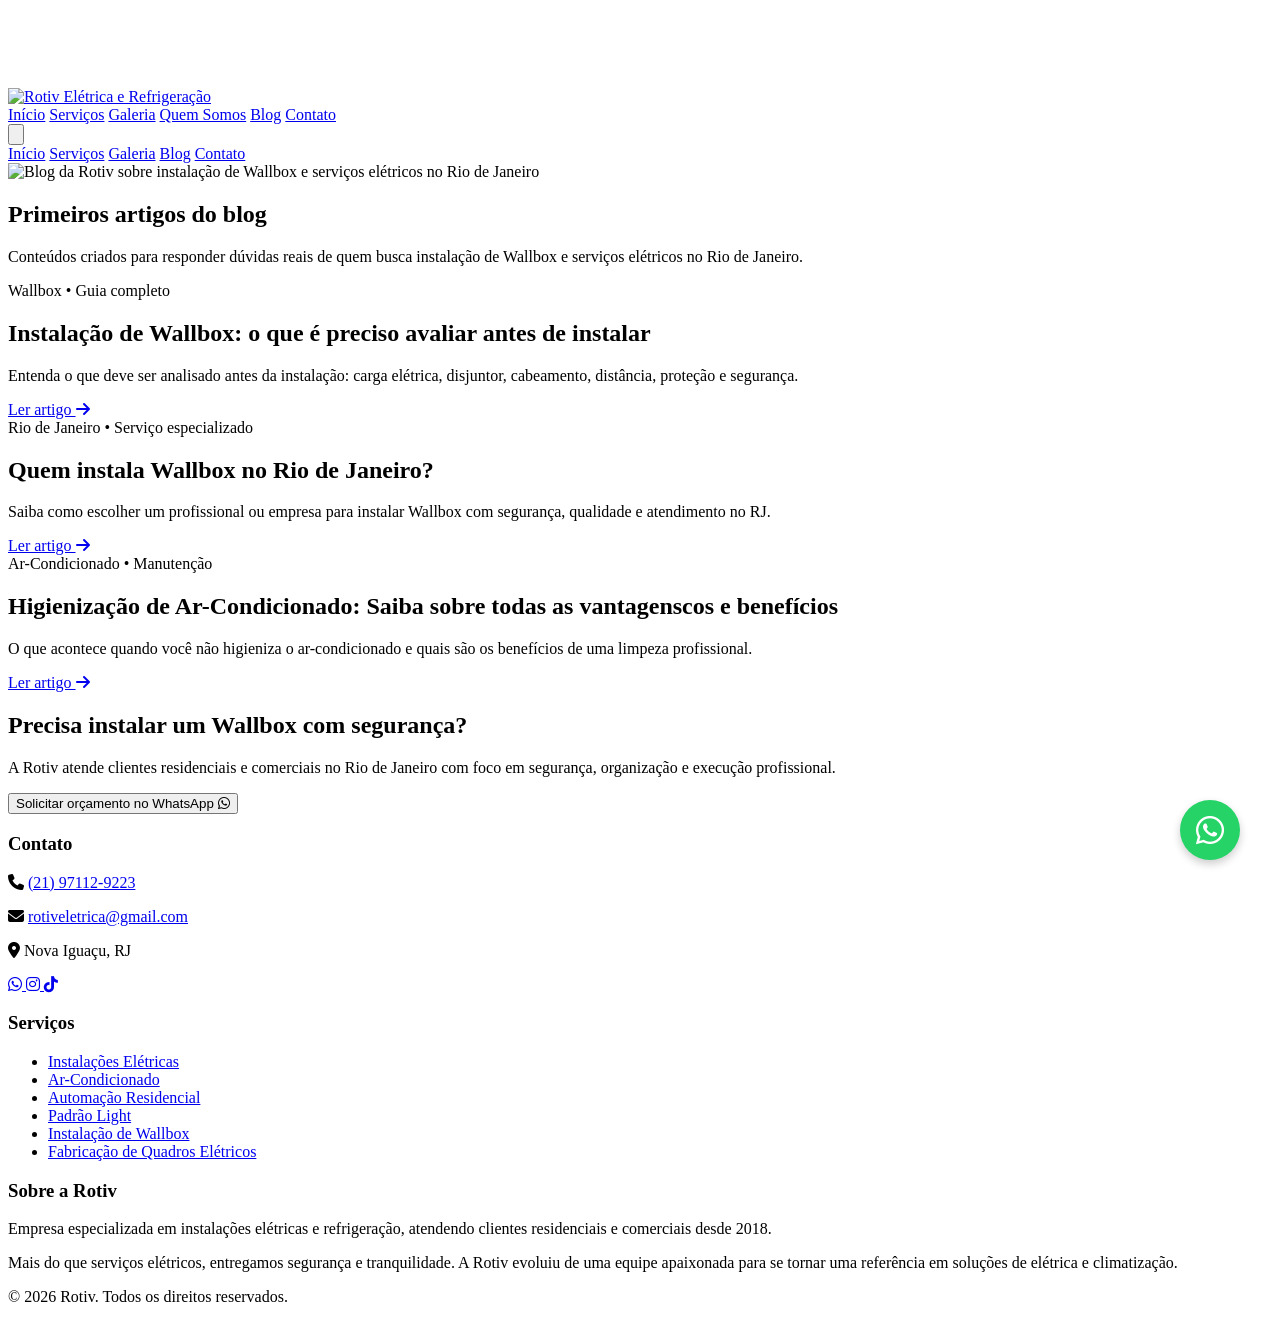
==== blog/index.html @ 9a45dc79 "novasfuncoes" ====
<!DOCTYPE html>
<html lang="pt-BR">
<head>
    <meta charset="UTF-8">
    <link rel="shortcut icon" href="../imagens/logo-Rotiv.jpg" type="image/x-icon">
    <meta name="viewport" content="width=device-width, initial-scale=1.0, maximum-scale=1.0, user-scalable=no">

    <title>Blog Rotiv | Wallbox, Instalações Elétricas e Dicas no Rio de Janeiro</title>
    <meta name="description" content="Leia no Blog da Rotiv conteúdos sobre instalação de Wallbox, elétrica residencial e comercial, segurança, custos e dicas para clientes no Rio de Janeiro.">
    <meta name="robots" content="index, follow">
    <link rel="canonical" href="https://Rotiveletricarefrigeracao.com.br/blog/">

    <!-- Open Graph -->
    <meta property="og:title" content="Blog Rotiv | Wallbox, Instalações Elétricas e Dicas no Rio de Janeiro">
    <meta property="og:description" content="Conteúdos sobre instalação de Wallbox, elétrica e soluções para residências e empresas no Rio de Janeiro.">
    <meta property="og:type" content="website">
    <meta property="og:url" content="https://Rotiveletricarefrigeracao.com.br/blog/">
    <meta property="og:image" content="https://Rotiveletricarefrigeracao.com.br/imagens/logo-Rotiv.jpg">
    <meta property="og:locale" content="pt_BR">

    <!-- Twitter Card -->
    <meta name="twitter:card" content="summary_large_image">
    <meta name="twitter:title" content="Blog Rotiv | Wallbox, Instalações Elétricas e Dicas no Rio de Janeiro">
    <meta name="twitter:description" content="Conteúdos sobre instalação de Wallbox, elétrica e soluções para residências e empresas no Rio de Janeiro.">
    <meta name="twitter:image" content="https://Rotiveletricarefrigeracao.com.br/imagens/logo-Rotiv.jpg">

    <!-- Cor do navegador mobile -->
    <meta name="theme-color" content="#0E4666">

    <!-- Preconnect -->
    <link rel="preconnect" href="https://fonts.googleapis.com">
    <link rel="preconnect" href="https://fonts.gstatic.com" crossorigin>
    <link rel="preconnect" href="https://cdn.tailwindcss.com">
    <link rel="preconnect" href="https://cdnjs.cloudflare.com">

    <!-- Google Tag Manager -->
    <script async src="https://www.googletagmanager.com/gtag/js?id=G-QESLCNM5YY"></script>
    <script>
        window.dataLayer = window.dataLayer || [];
        function gtag(){dataLayer.push(arguments);}
        gtag('js', new Date());
        gtag('config', 'G-QESLCNM5YY');
    </script>

    <script src="https://cdn.tailwindcss.com"></script>
    <link rel="stylesheet" href="https://cdnjs.cloudflare.com/ajax/libs/font-awesome/6.4.0/css/all.min.css">
    <link rel="stylesheet" href="../style.css">

    <script>
        tailwind.config = {
            theme: {
                extend: {
                    colors: {
                        'Rotiv-blue': '#0E4666',
                        'Rotiv-orange': '#F47C20',
                    }
                },
                fontFamily: {
                    'sans': ['Montserrat', 'sans-serif'],
                }
            }
        }
    </script>

    <script type="application/ld+json">
    {
        "@context": "https://schema.org",
        "@type": "Blog",
        "name": "Blog Rotiv",
        "description": "Blog da Rotiv com conteúdos sobre instalação de Wallbox, elétrica e soluções para clientes no Rio de Janeiro.",
        "url": "https://Rotiveletricarefrigeracao.com.br/blog/",
        "publisher": {
            "@type": "Organization",
            "name": "Rotiv Elétrica e Refrigeração",
            "logo": {
                "@type": "ImageObject",
                "url": "https://Rotiveletricarefrigeracao.com.br/imagens/logo-Rotiv.jpg"
            }
        }
    }
    </script>

    <style>
        .blog-hero-banner {
            width: 100%;
            display: block;
            height: auto;
        }

        .blog-card {
            transition: transform 0.3s ease, box-shadow 0.3s ease;
        }

        .blog-card:hover {
            transform: translateY(-6px);
            box-shadow: 0 12px 24px rgba(0,0,0,0.1);
        }
    </style>
</head>

<body class="font-sans bg-gray-50">

    <!-- HEADER -->
    <header class="bg-white shadow-md fixed w-full z-50 top-0">
        <div class="container mx-auto px-3 sm:px-4 py-2 flex justify-between items-center">
            <div class="flex items-center">
                <a href="../index.html" class="w-auto">
                    <img src="../imagens/logo-Rotiv.jpg" alt="Rotiv Elétrica e Refrigeração" class="h-12 sm:h-16 w-auto">
                </a>
            </div>

            <nav class="hidden md:flex space-x-4 lg:space-x-6" aria-label="Menu principal">
                <a href="../index.html" class="text-gray-900 hover:text-Rotiv-orange font-medium">Início</a>
                <a href="../index.html#servicos" class="text-gray-900 hover:text-Rotiv-orange font-medium">Serviços</a>
                <a href="../index.html#galeria" class="text-gray-900 hover:text-Rotiv-orange font-medium">Galeria</a>
                <a href="../index.html#quem-somos" class="text-gray-900 hover:text-Rotiv-orange font-medium">Quem Somos</a>
                <a href="./" class="text-Rotiv-orange font-semibold">Blog</a>
                <a href="#contato" class="text-gray-900 hover:text-Rotiv-orange font-medium">Contato</a>
            </nav>

            <button
                class="md:hidden text-gray-900 focus:outline-none"
                id="menu-toggle"
                aria-label="Abrir menu"
                aria-expanded="false"
                aria-controls="mobile-menu"
            >
                <svg class="w-6 h-6" fill="none" stroke="currentColor" viewBox="0 0 24 24" aria-hidden="true">
                    <path stroke-linecap="round" stroke-linejoin="round" stroke-width="2" d="M4 6h16M4 12h16m-7 6h7"></path>
                </svg>
            </button>
        </div>

        <div class="md:hidden hidden bg-white w-full py-3 px-4 shadow-md" id="mobile-menu" role="navigation" aria-label="Menu mobile">
            <div class="flex flex-col space-y-3">
                <a href="../index.html" class="text-gray-900 hover:text-Rotiv-orange font-medium py-2 text-center">Início</a>
                <a href="../index.html#servicos" class="text-gray-900 hover:text-Rotiv-orange font-medium py-2 text-center">Serviços</a>
                <a href="../index.html#galeria" class="text-gray-900 hover:text-Rotiv-orange font-medium py-2 text-center">Galeria</a>
                <a href="./" class="text-Rotiv-orange font-medium py-2 text-center">Blog</a>
                <a href="#contato" class="text-gray-900 hover:text-Rotiv-orange font-medium py-2 text-center">Contato</a>
            </div>
        </div>
    </header>

    <main>

        <!-- BANNER -->
        <section>
            <img
                src="../imagens/banner-blog-Rotiv.jpg"
                alt="Blog da Rotiv sobre instalação de Wallbox e serviços elétricos no Rio de Janeiro"
                class="blog-hero-banner"
                fetchpriority="high"
                loading="eager"
                decoding="async"
            >
        </section>

        <!-- ARTIGOS -->
        <section class="py-12 sm:py-16">
            <div class="container mx-auto px-4">
                <div class="max-w-3xl mx-auto text-center mb-12">
                    <h1 class="text-2xl sm:text-4xl font-bold text-Rotiv-blue mb-4">Primeiros artigos do blog</h1>
                    <p class="text-gray-700 text-base sm:text-lg">
                        Conteúdos criados para responder dúvidas reais de quem busca instalação de Wallbox e serviços elétricos no Rio de Janeiro.
                    </p>
                </div>

                <div class="grid md:grid-cols-2 gap-8 max-w-6xl mx-auto">

                    <article class="blog-card bg-white rounded-2xl shadow-lg border border-gray-100 overflow-hidden">
                        <div class="p-6 sm:p-8">
                            <span class="inline-block text-sm font-semibold text-Rotiv-orange mb-3">Wallbox • Guia completo</span>
                            <h2 class="text-2xl font-bold text-Rotiv-blue mb-4">
                                Instalação de Wallbox: o que é preciso avaliar antes de instalar
                            </h2>
                            <p class="text-gray-700 mb-6 leading-relaxed">
                                Entenda o que deve ser analisado antes da instalação: carga elétrica, disjuntor, cabeamento, distância, proteção e segurança.
                            </p>
                            <a href="instalacao-de-wallbox-o-que-avaliar.html" class="inline-flex items-center bg-Rotiv-orange hover:bg-orange-600 text-white font-semibold px-6 py-3 rounded-full transition">
                                Ler artigo
                                <i class="fas fa-arrow-right ml-2" aria-hidden="true"></i>
                            </a>
                        </div>
                    </article>

                    <article class="blog-card bg-white rounded-2xl shadow-lg border border-gray-100 overflow-hidden">
                        <div class="p-6 sm:p-8">
                            <span class="inline-block text-sm font-semibold text-Rotiv-orange mb-3">Rio de Janeiro • Serviço especializado</span>
                            <h2 class="text-2xl font-bold text-Rotiv-blue mb-4">
                                Quem instala Wallbox no Rio de Janeiro?
                            </h2>
                            <p class="text-gray-700 mb-6 leading-relaxed">
                                Saiba como escolher um profissional ou empresa para instalar Wallbox com segurança, qualidade e atendimento no RJ.
                            </p>
                            <a href="quem-instala-wallbox-no-rio-de-janeiro.html" class="inline-flex items-center bg-Rotiv-orange hover:bg-orange-600 text-white font-semibold px-6 py-3 rounded-full transition">
                                Ler artigo
                                <i class="fas fa-arrow-right ml-2" aria-hidden="true"></i>
                            </a>
                        </div>
                    </article>
                    
                    <article class="blog-card bg-white rounded-2xl shadow-lg border border-gray-100 overflow-hidden">
                        <div class="p-6 sm:p-8">
                            <span class="inline-block text-sm font-semibold text-Rotiv-orange mb-3">Ar-Condicionado • Manutenção</span>
                            <h2 class="text-2xl font-bold text-Rotiv-blue mb-4">
                                Higienização de Ar-Condicionado: Saiba sobre todas as vantagenscos e benefícios
                            </h2>
                            <p class="text-gray-700 mb-6 leading-relaxed">
                                O que acontece quando você não higieniza o ar-condicionado e quais são os benefícios de uma limpeza profissional.
                            </p>
                            <a href="higienizacao-de-ar-condicionado.html" class="inline-flex items-center bg-Rotiv-orange hover:bg-orange-600 text-white font-semibold px-6 py-3 rounded-full transition">
                                Ler artigo
                                <i class="fas fa-arrow-right ml-2" aria-hidden="true"></i>
                            </a>
                        </div>
                    </article>

                </div>
            </div>
        </section>

        <!-- CTA -->
        <section class="py-12 sm:py-16 bg-white">
            <div class="container mx-auto px-4">
                <div class="max-w-4xl mx-auto bg-Rotiv-blue text-white rounded-3xl p-8 sm:p-12 text-center shadow-xl">
                    <h2 class="text-2xl sm:text-4xl font-bold mb-4">Precisa instalar um Wallbox com segurança?</h2>
                    <p class="text-base sm:text-lg mb-8 text-gray-100">
                        A Rotiv atende clientes residenciais e comerciais no Rio de Janeiro com foco em segurança, organização e execução profissional.
                    </p>
                    <button
                        type="button"
                        onclick="openWhatsAppBlog()"
                        class="inline-flex items-center bg-Rotiv-orange hover:bg-orange-600 text-white text-lg font-bold px-8 py-4 rounded-full shadow-lg transition"
                        aria-label="Solicitar orçamento pelo WhatsApp"
                    >
                        Solicitar orçamento no WhatsApp
                        <i class="fab fa-whatsapp ml-3 text-xl" aria-hidden="true"></i>
                    </button>
                </div>
            </div>
        </section>

    </main>

    <!-- FOOTER -->
    <footer id="contato" class="bg-gray-900 text-white pt-8 sm:pt-12 pb-4 sm:pb-6">
        <div class="container mx-auto px-4">
            <div class="flex flex-wrap">

                <!-- Contato -->
                <div class="w-full md:w-1/3 mb-6 sm:mb-8 footer-section">
                    <h3 class="text-lg sm:text-xl font-semibold mb-3 sm:mb-4">Contato</h3>
                    <p class="flex items-center mb-2 sm:mb-3 md:justify-start justify-center text-sm sm:text-base">
                        <i class="fas fa-phone mr-3 text-Rotiv-orange" aria-hidden="true"></i>
                        <a href="tel:+5521971129223" class="hover:text-Rotiv-orange transition-colors">(21) 97112-9223</a>
                    </p>
                    <p class="flex items-center mb-2 sm:mb-3 md:justify-start justify-center text-sm sm:text-base">
                        <i class="fas fa-envelope mr-3 text-Rotiv-orange" aria-hidden="true"></i>
                        <a href="mailto:rotiveletrica@gmail.com" class="hover:text-Rotiv-orange transition-colors">rotiveletrica@gmail.com</a>
                    </p>
                    <p class="flex items-center mb-2 sm:mb-3 md:justify-start justify-center text-sm sm:text-base">
                        <i class="fas fa-map-marker-alt mr-3 text-Rotiv-orange" aria-hidden="true"></i>
                        <span>Nova Iguaçu, RJ</span>
                    </p>
                    <div class="flex mt-4 sm:mt-6 md:justify-start justify-center gap-4">
                        <a href="#" onclick="openWhatsAppBlog(); return false;" class="hover:text-Rotiv-orange transition-colors" aria-label="WhatsApp da Rotiv">
                            <i class="fab fa-whatsapp text-xl sm:text-2xl" aria-hidden="true"></i>
                        </a>
                        <a href="https://www.instagram.com/Rotiv2018/" target="_blank" rel="noopener noreferrer" class="hover:text-Rotiv-orange transition-colors" aria-label="Instagram da Rotiv">
                            <i class="fab fa-instagram text-xl sm:text-2xl" aria-hidden="true"></i>
                        </a>
                        <a href="https://www.tiktok.com/@Rotiv2018" target="_blank" rel="noopener noreferrer" class="hover:text-Rotiv-orange transition-colors" aria-label="TikTok da Rotiv">
                            <i class="fab fa-tiktok text-xl sm:text-2xl" aria-hidden="true"></i>
                        </a>
                    </div>
                </div>

                <!-- Serviços -->
                <!-- Serviços -->
                <div class="w-full md:w-1/3 mb-6 sm:mb-8 footer-section">
                    <h3 class="text-lg sm:text-xl font-semibold mb-3 sm:mb-4">Serviços</h3>
                    <ul class="space-y-1 sm:space-y-2 text-sm sm:text-base">
                        <li><a href="../index.html#servicos" class="hover:text-Rotiv-orange transition-colors">Instalações Elétricas</a></li>
                        <li><a href="../index.html#servicos" class="hover:text-Rotiv-orange transition-colors">Ar-Condicionado</a></li>
                        <li><a href="../index.html#servicos" class="hover:text-Rotiv-orange transition-colors">Automação Residencial</a></li>
                        <li><a href="../index.html#servicos" class="hover:text-Rotiv-orange transition-colors">Padrão Light</a></li>
                        <li><a href="../index.html#servicos" class="hover:text-Rotiv-orange transition-colors">Instalação de Wallbox</a></li>
                        <li><a href="../index.html#servicos" class="hover:text-Rotiv-orange transition-colors">Fabricação de Quadros Elétricos</a></li>
                        
                    </ul>
                </div>

                <!-- Sobre -->
                <div class="w-full md:w-1/3 mb-6 sm:mb-8 footer-section">
                    <h3 class="text-lg sm:text-xl font-semibold mb-3 sm:mb-4">Sobre a Rotiv</h3>
                    <p class="mb-3 sm:mb-4 text-sm sm:text-base">
                        Empresa especializada em instalações elétricas e refrigeração, atendendo clientes residenciais e comerciais desde 2018.
                    </p>
                    <p class="text-sm sm:text-base">
                        Mais do que serviços elétricos, entregamos segurança e tranquilidade. A Rotiv evoluiu de uma equipe apaixonada para se tornar uma referência em soluções de elétrica e climatização.
                    </p>
                </div>

            </div>

            <div class="border-t border-gray-800 mt-6 sm:mt-8 pt-4 sm:pt-6 text-center text-xs sm:text-sm text-gray-400">
                <p>&copy; <span id="current-year">2026</span> Rotiv. Todos os direitos reservados.</p>
            </div>
        </div>
    </footer>

    <!-- BOTÃO FLUTUANTE WHATSAPP -->
    <button
        type="button"
        onclick="openWhatsAppBlog()"
        aria-label="Entre em contato pelo WhatsApp"
        id="whatsapp-fab"
    >
        <i class="fab fa-whatsapp" aria-hidden="true"></i>
    </button>

    <script data-cfasync="false" src="/cdn-cgi/scripts/5c5dd728/cloudflare-static/email-decode.min.js"></script><script>
        // Menu mobile
        const menuToggle = document.getElementById('menu-toggle');
        const mobileMenu = document.getElementById('mobile-menu');
        if (menuToggle && mobileMenu) {
            menuToggle.addEventListener('click', () => {
                mobileMenu.classList.toggle('hidden');
                const expanded = !mobileMenu.classList.contains('hidden');
                menuToggle.setAttribute('aria-expanded', expanded);
            });
        }

        // Copyright dinâmico
        const yearEl = document.getElementById('current-year');
        if (yearEl) yearEl.textContent = new Date().getFullYear();

        // WhatsApp
        function openWhatsAppBlog() {
                    const phoneNumber = "5521971129223";
            const message = encodeURIComponent("Olá! Gostaria de solicitar um orçamento pelo site da Rotiv.");
            window.open(`https://wa.me/${phoneNumber}?text=${message}`, '_blank', 'noopener,noreferrer');
        }
    </script>

</body>
</html>
---- style.css ----
@import url('https://fonts.googleapis.com/css2?family=Montserrat:wght@300;400;500;600;700&display=swap');

/* ================================================ */
/* BASE                                             */
/* ================================================ */

*, *::before, *::after {
    box-sizing: border-box;
}

::selection {
    background: #F47C20;
    color: #ffffff;
}

html {
    scroll-behavior: smooth;
    -webkit-text-size-adjust: 100%;
}

body {
    overflow-x: hidden;
    width: 100%;
    padding-top: 60px;
}

@media (min-width: 768px) {
    body { padding-top: 70px; }
}

@media (min-width: 1024px) {
    body { padding-top: 80px; }
}

/* ================================================ */
/* ACESSIBILIDADE                                   */
/* ================================================ */

:focus-visible {
    outline: 2px solid #F47C20;
    outline-offset: 3px;
    border-radius: 4px;
}

/* ================================================ */
/* SCROLLBAR CUSTOMIZADA                            */
/* ================================================ */

::-webkit-scrollbar {
    width: 8px;
}

::-webkit-scrollbar-track {
    background: #f1f1f1;
}

::-webkit-scrollbar-thumb {
    background: #0E4666;
    border-radius: 4px;
}

::-webkit-scrollbar-thumb:hover {
    background: #F47C20;
    transition: background 0.3s ease;
}

/* ================================================ */
/* GALERIA                                          */
/* ================================================ */

.gallery-container {
    scroll-margin-top: 80px;
}

.gallery-image {
    transition: transform 0.3s ease;
    overflow: hidden;
}

.gallery-image:hover img {
    transform: scale(1.05);
}

.gallery-image img {
    transition: transform 0.5s ease;
    display: block;
    width: 100%;
    height: 100%;
    object-fit: cover;
}

img[loading="lazy"] {
    background-color: #f3f4f6;
}

.image-error-placeholder {
    display: flex;
    align-items: center;
    justify-content: center;
    min-height: 160px;
    background: #f3f4f6;
    color: #6b7280;
    font-size: 14px;
    border-radius: 8px;
    text-align: center;
    padding: 12px;
}

/* ================================================ */
/* SERVIÇOS                                         */
/* ================================================ */

.service-card {
    transition: transform 0.3s ease, box-shadow 0.3s ease;
    height: 100%;
}

.service-card:hover {
    transform: translateY(-5px);
    box-shadow: 0 10px 15px -3px rgba(0, 0, 0, 0.1), 0 4px 6px -2px rgba(0, 0, 0, 0.05);
}

.services-grid .service-card p {
    line-height: 1.6;
}

.service-card .fa-primary,
.service-card .fa-secondary {
    transition: all 0.3s ease;
}

.service-card .fad {
    --fa-primary-color: #F47C20;
    --fa-secondary-color: #ffffff;
    --fa-primary-opacity: 1;
    --fa-secondary-opacity: 1;
}

.service-card:hover .fad {
    --fa-primary-color: #ffffff;
    --fa-secondary-color: #F47C20;
}

/* ================================================ */
/* ABAS DA GALERIA                                  */
/* ================================================ */

.gallery-tab {
    transition: all 0.3s ease;
}

.gallery-tab.active {
    background-color: #F47C20;
    color: white;
}

/* ================================================ */
/* HERO BANNER                                      */
/* ================================================ */

.hero-banner-container {
    position: relative;
    width: 100%;
    overflow: hidden;
}

.hero-banner-wrapper {
    position: relative;
    width: 100%;
    max-width: 100%;
    overflow: hidden;
}

.hero-banner-img {
    width: 100%;
    height: auto;
    display: block;
    object-fit: cover;
}

@media (min-width: 1024px) {
    .hero-banner-container {
        height: auto;
        max-height: 800px;
    }

    .hero-banner-wrapper {
        height: 100%;
    }

    .hero-banner-img {
        width: 100%;
        height: 100%;
        object-fit: cover;
    }
}

/* ================================================ */
/* BOTÕES WHATSAPP                                  */
/* ================================================ */

.whatsapp-btn {
    animation: pulse 2s infinite;
    cursor: pointer;
    border: none;
}

@keyframes pulse {
    0%   { box-shadow: 0 0 0 0 rgba(244, 124, 32, 0.7); }
    70%  { box-shadow: 0 0 0 10px rgba(244, 124, 32, 0); }
    100% { box-shadow: 0 0 0 0 rgba(244, 124, 32, 0); }
}

.whatsapp-btn-bar {
    cursor: pointer;
    border: none;
    background: none;
    width: 100%;
    display: block;
    text-decoration: none;
}

/* ================================================ */
/* BOTÃO FLUTUANTE WHATSAPP                         */
/* ================================================ */

#whatsapp-fab {
    position: fixed;
    bottom: 40px;
    right: 40px;
    z-index: 1000;
    width: 60px;
    height: 60px;
    background-color: #25D366;
    color: white;
    border-radius: 50%;
    display: flex;
    align-items: center;
    justify-content: center;
    box-shadow: 0 4px 8px rgba(0, 0, 0, 0.2);
    transition: transform 0.3s ease, box-shadow 0.3s ease;
    text-decoration: none;
    border: none;
    cursor: pointer;
}

#whatsapp-fab i {
    font-size: 32px;
}

#whatsapp-fab:hover {
    transform: scale(1.1);
    box-shadow: 0 6px 12px rgba(0, 0, 0, 0.3);
}

@media (max-width: 640px) {
    #whatsapp-fab {
        width: 55px;
        height: 55px;
        bottom: 30px;
        right: 30px;
    }

    #whatsapp-fab i {
        font-size: 28px;
    }
}

/* ================================================ */
/* QUEM SOMOS                                       */
/* ================================================ */

.profile-image {
    border: 4px solid #0E4666;
    transition: all 0.3s ease;
}

.profile-image:hover {
    border-color: #F47C20;
}

#quem-somos img {
    transition: transform 0.4s ease;
}

#quem-somos div:hover > img {
    transform: scale(1.05);
}

/* ================================================ */
/* CARROSSEL DE AVALIAÇÕES                          */
/* ================================================ */

.swiper-slide {
    height: auto;
}

.swiper-container {
    overflow: hidden;
}

/* ================================================ */
/* BLOG                                             */
/* ================================================ */

.blog-image {
    margin: 30px 0;
    text-align: center;
}

.blog-image img {
    width: 100%;
    max-width: 850px;
    border-radius: 10px;
    box-shadow: 0 8px 20px rgba(0, 0, 0, 0.15);
}

.blog-image span {
    display: block;
    margin-top: 8px;
    font-size: 14px;
    color: #666;
}

/* ================================================ */
/* RESPONSIVIDADE                                   */
/* ================================================ */

@media (max-width: 640px) {
    .hero-content { padding: 0 0.75rem; }
    .service-card { margin-bottom: 1.25rem; }
    .about-image { margin-bottom: 1.5rem; }

    .footer-section {
        text-align: center;
        margin-bottom: 1.5rem;
    }

    .footer-section:last-child { margin-bottom: 0; }

    h2 { font-size: 1.75rem !important; }
    h3 { font-size: 1.25rem !important; }

    .service-card .p-6 { padding: 1rem; }

    .gallery-tab {
        padding: 0.5rem 0.75rem;
        font-size: 0.875rem;
    }
}

@media (max-width: 374px) {
    .hero-contact-btn {
        font-size: 0.8rem;
        padding: 0.5rem 0.75rem;
    }

    h2 { font-size: 1.5rem !important; }
    h3 { font-size: 1.125rem !important; }

    .service-card .w-16.h-16 {
        width: 3rem;
        height: 3rem;
    }

    .service-card .text-2xl { font-size: 1.25rem; }

    .gallery-tab {
        padding: 0.375rem 0.5rem;
        font-size: 0.75rem;
    }
}

@media (min-width: 641px) and (max-width: 1023px) {
    .service-card .p-6 { padding: 1.25rem; }
}

@media (max-height: 500px) and (orientation: landscape) {
    .hero-banner-container { height: auto; }
    .profile-image {
        width: 120px;
        height: 120px;
    }
}

/* ================================================ */
/* PREFERÊNCIA: REDUÇÃO DE MOVIMENTO                */
/* ================================================ */

@media (prefers-reduced-motion: reduce) {
    *,
    *::before,
    *::after {
        animation-duration: 0.01ms !important;
        animation-iteration-count: 1 !important;
        transition-duration: 0.01ms !important;
        scroll-behavior: auto !important;
    }
}

/* ================================================ */
/* PERFORMANCE / TOUCH                              */
/* ================================================ */

button, a {
    touch-action: manipulation;
}

@media (-webkit-min-device-pixel-ratio: 2), (min-resolution: 192dpi) {
    .hero-banner-img,
    .gallery-image img {
        image-rendering: -webkit-optimize-contrast;
    }
}

/* ================================================ */
/* AVALIAÇÕES — REDESIGN ESTILO GOOGLE              */
/* ================================================ */

.avaliacoes-section {
    background: linear-gradient(150deg, #072538 0%, #0E4666 55%, #093350 100%);
    position: relative;
    overflow: hidden;
}

.avaliacoes-section::before {
    content: '';
    position: absolute;
    top: -80px;
    right: -80px;
    width: 320px;
    height: 320px;
    border-radius: 50%;
    background: rgba(244, 124, 32, 0.07);
    pointer-events: none;
}

.avaliacoes-section::after {
    content: '';
    position: absolute;
    bottom: -100px;
    left: -60px;
    width: 260px;
    height: 260px;
    border-radius: 50%;
    background: rgba(255, 255, 255, 0.04);
    pointer-events: none;
}

.review-card {
    background: #ffffff;
    border-radius: 16px;
    padding: 1.5rem;
    height: 100%;
    display: flex;
    flex-direction: column;
    box-shadow: 0 4px 24px rgba(0, 0, 0, 0.18);
    transition: transform 0.3s ease, box-shadow 0.3s ease;
}

.review-card:hover {
    transform: translateY(-6px);
    box-shadow: 0 12px 36px rgba(0, 0, 0, 0.25);
}

.review-card-header {
    display: flex;
    align-items: flex-start;
    gap: 12px;
    margin-bottom: 14px;
}

.review-avatar {
    width: 46px;
    height: 46px;
    min-width: 46px;
    border-radius: 50%;
    display: flex;
    align-items: center;
    justify-content: center;
    font-weight: 700;
    font-size: 1.1rem;
    color: white;
    font-family: 'Montserrat', sans-serif;
}

.review-author-info {
    flex: 1;
    min-width: 0;
}

.review-author-name {
    font-weight: 600;
    font-size: 0.9rem;
    color: #111827;
    line-height: 1.3;
    white-space: nowrap;
    overflow: hidden;
    text-overflow: ellipsis;
    display: block;
}

.review-verified-badge {
    color: #4285F4;
    font-size: 13px;
    flex-shrink: 0;
    line-height: 1;
}

.review-stars {
    display: flex;
    gap: 2px;
    margin-top: 4px;
}

.review-stars i {
    color: #FBBC04;
    font-size: 12px;
}

.review-google-logo {
    width: 18px;
    height: 18px;
    flex-shrink: 0;
    margin-top: 2px;
    opacity: 0.85;
}

.review-text {
    color: #374151;
    font-size: 0.88rem;
    line-height: 1.75;
    flex-grow: 1;
    font-style: italic;
}

.review-footer {
    display: flex;
    align-items: center;
    gap: 6px;
    margin-top: 14px;
    padding-top: 12px;
    border-top: 1px solid #F3F4F6;
    color: #9CA3AF;
    font-size: 0.75rem;
}

/* Paginação — fora do swiper, sem sobrepor os cards */
.avaliacoes-dots {
    display: flex;
    justify-content: center;
    margin-top: 32px;
    position: relative !important;
    bottom: auto !important;
}

.avaliacoes-dots .swiper-pagination-bullet {
    background: rgba(255, 255, 255, 0.35);
    opacity: 1;
    width: 8px;
    height: 8px;
    transition: all 0.3s ease;
    display: inline-block;
    border-radius: 50%;
    margin: 0 4px;
    cursor: pointer;
}

.avaliacoes-dots .swiper-pagination-bullet-active {
    background: #F47C20;
    width: 24px;
    border-radius: 4px;
}

/* Garante que o swiper não tenha padding extra */
.avaliacoes-swiper {
    padding-bottom: 0 !important;
    overflow: visible;
    margin-bottom: 20px;
}

/* Remove regras antigas do #avaliacoes que possam conflitar */
#avaliacoes .swiper-pagination {
    position: relative;
    bottom: auto;
    margin-top: 0;
}

#avaliacoes .swiper-pagination-bullet {
    background: rgba(255, 255, 255, 0.35);
    opacity: 1;
    width: 8px;
    height: 8px;
}

#avaliacoes .swiper-pagination-bullet-active {
    background: #F47C20;
    width: 24px;
    border-radius: 4px;
}

/* ================================================ */
/* LIGHTBOX — CORREÇÃO IMAGENS ABRINDO LONGE        */
/* ================================================ */

.gslide-image {
    display: flex !important;
    align-items: center !important;
    justify-content: center !important;
    width: 100% !important;
}

.gslide-image img {
    width: 100% !important;
    height: auto !important;
    max-height: 85vh !important;
    object-fit: contain !important;
    border-radius: 8px;
}

.glightbox-container .gslide {
    display: flex !important;
    align-items: center !important;
    justify-content: center !important;
}

/* ================================================ */
/* ÁREAS ATENDIDAS                                  */
/* ================================================ */

.areas-card {
    display: flex;
    flex-direction: column;
    align-items: center;
    text-align: center;
    padding: 1rem 0.75rem;
    background: rgba(255, 255, 255, 0.06);
    border: 1px solid rgba(255, 255, 255, 0.12);
    border-radius: 12px;
    transition: background 0.3s ease, border-color 0.3s ease, transform 0.3s ease;
}

.areas-card:hover {
    background: rgba(255, 255, 255, 0.1);
    border-color: rgba(244, 124, 32, 0.5);
    transform: translateY(-3px);
}

.areas-card-highlight {
    border-color: rgba(244, 124, 32, 0.4);
    background: rgba(244, 124, 32, 0.08);
}

/* ================================================ */
/* FAQ                                              */
/* ================================================ */

.faq-list {
    display: flex;
    flex-direction: column;
    gap: 0;
    border: 1px solid #E5E7EB;
    border-radius: 16px;
    overflow: hidden;
}

.faq-item {
    border-bottom: 1px solid #E5E7EB;
}

.faq-item:last-child {
    border-bottom: none;
}

.faq-question {
    width: 100%;
    display: flex;
    justify-content: space-between;
    align-items: center;
    gap: 16px;
    padding: 1.25rem 1.5rem;
    background: #ffffff;
    border: none;
    cursor: pointer;
    text-align: left;
    font-family: 'Montserrat', sans-serif;
    font-size: 0.95rem;
    font-weight: 600;
    color: #111827;
    transition: background 0.2s ease, color 0.2s ease;
}

.faq-question:hover {
    background: #F9FAFB;
    color: #0E4666;
}

.faq-question[aria-expanded="true"] {
    background: #F0F7FF;
    color: #0E4666;
}

.faq-icon {
    flex-shrink: 0;
    font-size: 13px;
    color: #9CA3AF;
    transition: transform 0.3s ease, color 0.3s ease;
}

.faq-question[aria-expanded="true"] .faq-icon {
    transform: rotate(180deg);
    color: #F47C20;
}

.faq-answer {
    padding: 0 1.5rem 1.25rem;
    background: #F0F7FF;
}

.faq-answer p {
    color: #374151;
    font-size: 0.9rem;
    line-height: 1.8;
}

/* ================================================ */
/* ARTIGOS — CTA ISOLADO DO ARTICLE-CONTENT         */
/* ================================================ */

.article-cta h3 {
    font-size: 1.75rem !important;
    font-weight: 700 !important;
    color: #ffffff !important;
    margin-top: 0 !important;
    margin-bottom: 1rem !important;
}

.article-cta p {
    color: rgba(255, 255, 255, 0.85) !important;
    font-size: 1rem !important;
}
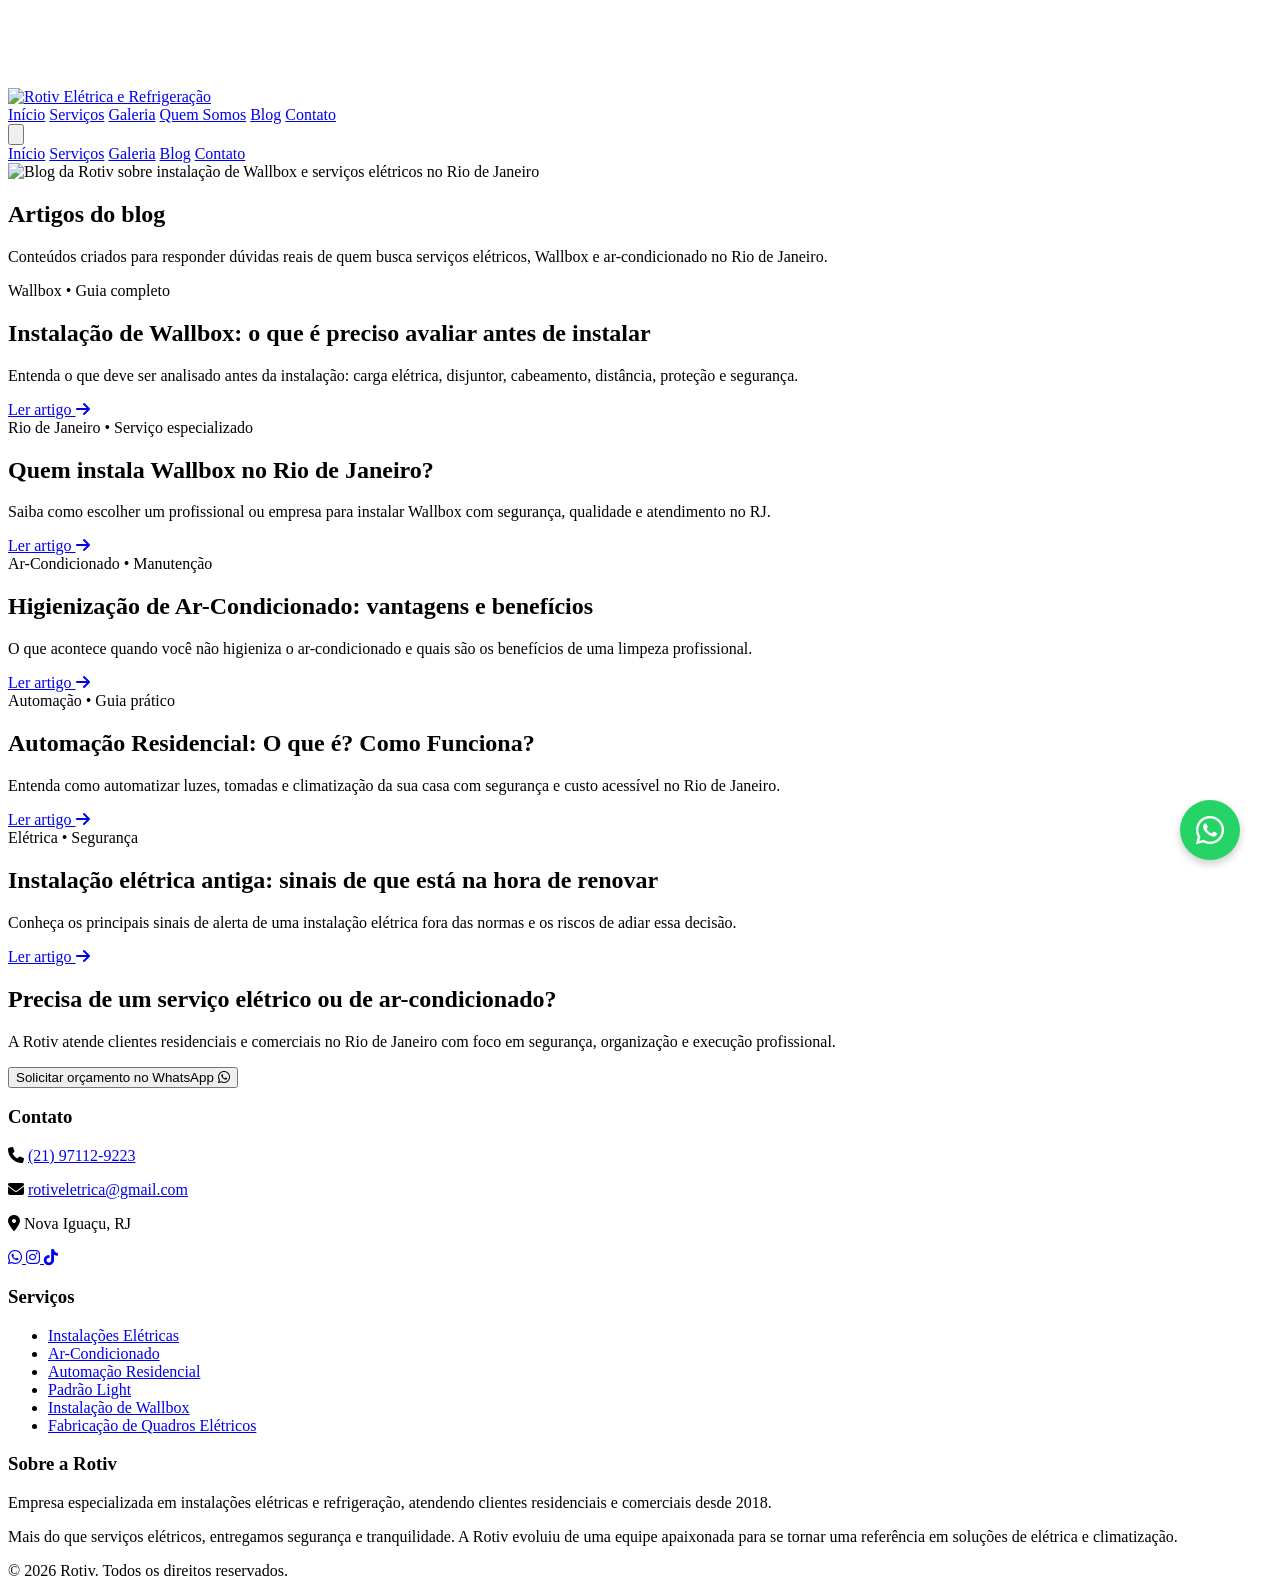
==== commit 6799c4d4: "site definitivo" ====
--- a/blog/index.html
+++ b/blog/index.html
@@ -8,21 +8,21 @@
     <title>Blog Rotiv | Wallbox, Instalações Elétricas e Dicas no Rio de Janeiro</title>
     <meta name="description" content="Leia no Blog da Rotiv conteúdos sobre instalação de Wallbox, elétrica residencial e comercial, segurança, custos e dicas para clientes no Rio de Janeiro.">
     <meta name="robots" content="index, follow">
-    <link rel="canonical" href="https://Rotiveletricarefrigeracao.com.br/blog/">
+    <link rel="canonical" href="https://rotiveletricarefrigeracao.com.br/blog/">
 
     <!-- Open Graph -->
     <meta property="og:title" content="Blog Rotiv | Wallbox, Instalações Elétricas e Dicas no Rio de Janeiro">
     <meta property="og:description" content="Conteúdos sobre instalação de Wallbox, elétrica e soluções para residências e empresas no Rio de Janeiro.">
     <meta property="og:type" content="website">
-    <meta property="og:url" content="https://Rotiveletricarefrigeracao.com.br/blog/">
-    <meta property="og:image" content="https://Rotiveletricarefrigeracao.com.br/imagens/logo-Rotiv.jpg">
+    <meta property="og:url" content="https://rotiveletricarefrigeracao.com.br/blog/">
+    <meta property="og:image" content="https://rotiveletricarefrigeracao.com.br/imagens/logo-Rotiv.jpg">
     <meta property="og:locale" content="pt_BR">
 
     <!-- Twitter Card -->
     <meta name="twitter:card" content="summary_large_image">
     <meta name="twitter:title" content="Blog Rotiv | Wallbox, Instalações Elétricas e Dicas no Rio de Janeiro">
     <meta name="twitter:description" content="Conteúdos sobre instalação de Wallbox, elétrica e soluções para residências e empresas no Rio de Janeiro.">
-    <meta name="twitter:image" content="https://Rotiveletricarefrigeracao.com.br/imagens/logo-Rotiv.jpg">
+    <meta name="twitter:image" content="https://rotiveletricarefrigeracao.com.br/imagens/logo-Rotiv.jpg">
 
     <!-- Cor do navegador mobile -->
     <meta name="theme-color" content="#0E4666">
@@ -32,15 +32,18 @@
     <link rel="preconnect" href="https://fonts.gstatic.com" crossorigin>
     <link rel="preconnect" href="https://cdn.tailwindcss.com">
     <link rel="preconnect" href="https://cdnjs.cloudflare.com">
-
-    <!-- Google Tag Manager -->
-    <script async src="https://www.googletagmanager.com/gtag/js?id=G-QESLCNM5YY"></script>
-    <script>
-        window.dataLayer = window.dataLayer || [];
-        function gtag(){dataLayer.push(arguments);}
-        gtag('js', new Date());
-        gtag('config', 'G-QESLCNM5YY');
-    </script>
+    <!-- Google Fonts não bloqueante -->
+    <link rel="preload" as="style" href="https://fonts.googleapis.com/css2?family=Montserrat:wght@300;400;500;600;700&display=swap" onload="this.onload=null;this.rel='stylesheet'">
+    <noscript><link rel="stylesheet" href="https://fonts.googleapis.com/css2?family=Montserrat:wght@300;400;500;600;700&display=swap"></noscript>
+
+    <!-- Google Tag Manager -->                            <script async src="https://www.googletagmanager.com/gtag/js?id=G-QESLCNM5YY"></script>
+<script>
+  window.dataLayer = window.dataLayer || [];
+  function gtag(){dataLayer.push(arguments);}
+  gtag('js', new Date());
+  gtag('config', 'G-QESLCNM5YY');
+  gtag('config', 'AW-17170517876');
+</script>
 
     <script src="https://cdn.tailwindcss.com"></script>
     <link rel="stylesheet" href="https://cdnjs.cloudflare.com/ajax/libs/font-awesome/6.4.0/css/all.min.css">
@@ -68,13 +71,13 @@
         "@type": "Blog",
         "name": "Blog Rotiv",
         "description": "Blog da Rotiv com conteúdos sobre instalação de Wallbox, elétrica e soluções para clientes no Rio de Janeiro.",
-        "url": "https://Rotiveletricarefrigeracao.com.br/blog/",
+        "url": "https://rotiveletricarefrigeracao.com.br/blog/",
         "publisher": {
             "@type": "Organization",
             "name": "Rotiv Elétrica e Refrigeração",
             "logo": {
                 "@type": "ImageObject",
-                "url": "https://Rotiveletricarefrigeracao.com.br/imagens/logo-Rotiv.jpg"
+                "url": "https://rotiveletricarefrigeracao.com.br/imagens/logo-Rotiv.jpg"
             }
         }
     }
@@ -160,14 +163,15 @@
         <section class="py-12 sm:py-16">
             <div class="container mx-auto px-4">
                 <div class="max-w-3xl mx-auto text-center mb-12">
-                    <h1 class="text-2xl sm:text-4xl font-bold text-Rotiv-blue mb-4">Primeiros artigos do blog</h1>
+                    <h1 class="text-2xl sm:text-4xl font-bold text-Rotiv-blue mb-4">Artigos do blog</h1>
                     <p class="text-gray-700 text-base sm:text-lg">
-                        Conteúdos criados para responder dúvidas reais de quem busca instalação de Wallbox e serviços elétricos no Rio de Janeiro.
+                        Conteúdos criados para responder dúvidas reais de quem busca serviços elétricos, Wallbox e ar-condicionado no Rio de Janeiro.
                     </p>
                 </div>
 
                 <div class="grid md:grid-cols-2 gap-8 max-w-6xl mx-auto">
 
+                    <!-- Artigo 1 -->
                     <article class="blog-card bg-white rounded-2xl shadow-lg border border-gray-100 overflow-hidden">
                         <div class="p-6 sm:p-8">
                             <span class="inline-block text-sm font-semibold text-Rotiv-orange mb-3">Wallbox • Guia completo</span>
@@ -184,6 +188,7 @@
                         </div>
                     </article>
 
+                    <!-- Artigo 2 -->
                     <article class="blog-card bg-white rounded-2xl shadow-lg border border-gray-100 overflow-hidden">
                         <div class="p-6 sm:p-8">
                             <span class="inline-block text-sm font-semibold text-Rotiv-orange mb-3">Rio de Janeiro • Serviço especializado</span>
@@ -199,17 +204,52 @@
                             </a>
                         </div>
                     </article>
-                    
+
+                    <!-- Artigo 3 -->
                     <article class="blog-card bg-white rounded-2xl shadow-lg border border-gray-100 overflow-hidden">
                         <div class="p-6 sm:p-8">
                             <span class="inline-block text-sm font-semibold text-Rotiv-orange mb-3">Ar-Condicionado • Manutenção</span>
                             <h2 class="text-2xl font-bold text-Rotiv-blue mb-4">
-                                Higienização de Ar-Condicionado: Saiba sobre todas as vantagenscos e benefícios
+                                Higienização de Ar-Condicionado: vantagens e benefícios
                             </h2>
                             <p class="text-gray-700 mb-6 leading-relaxed">
                                 O que acontece quando você não higieniza o ar-condicionado e quais são os benefícios de uma limpeza profissional.
                             </p>
                             <a href="higienizacao-de-ar-condicionado.html" class="inline-flex items-center bg-Rotiv-orange hover:bg-orange-600 text-white font-semibold px-6 py-3 rounded-full transition">
+                                Ler artigo
+                                <i class="fas fa-arrow-right ml-2" aria-hidden="true"></i>
+                            </a>
+                        </div>
+                    </article>
+
+                    <!-- Artigo 4 -->
+                    <article class="blog-card bg-white rounded-2xl shadow-lg border border-gray-100 overflow-hidden">
+                        <div class="p-6 sm:p-8">
+                            <span class="inline-block text-sm font-semibold text-Rotiv-orange mb-3">Automação • Guia prático</span>
+                            <h2 class="text-2xl font-bold text-Rotiv-blue mb-4">
+                                Automação Residencial: O que é? Como Funciona?
+                            </h2>
+                            <p class="text-gray-700 mb-6 leading-relaxed">
+                                Entenda como automatizar luzes, tomadas e climatização da sua casa com segurança e custo acessível no Rio de Janeiro.
+                            </p>
+                            <a href="automacao-residencial-como-funciona.html" class="inline-flex items-center bg-Rotiv-orange hover:bg-orange-600 text-white font-semibold px-6 py-3 rounded-full transition">
+                                Ler artigo
+                                <i class="fas fa-arrow-right ml-2" aria-hidden="true"></i>
+                            </a>
+                        </div>
+                    </article>
+
+                    <!-- Artigo 5 -->
+                    <article class="blog-card bg-white rounded-2xl shadow-lg border border-gray-100 overflow-hidden">
+                        <div class="p-6 sm:p-8">
+                            <span class="inline-block text-sm font-semibold text-Rotiv-orange mb-3">Elétrica • Segurança</span>
+                            <h2 class="text-2xl font-bold text-Rotiv-blue mb-4">
+                                Instalação elétrica antiga: sinais de que está na hora de renovar
+                            </h2>
+                            <p class="text-gray-700 mb-6 leading-relaxed">
+                                Conheça os principais sinais de alerta de uma instalação elétrica fora das normas e os riscos de adiar essa decisão.
+                            </p>
+                            <a href="instalacao-eletrica-quando-renovar.html" class="inline-flex items-center bg-Rotiv-orange hover:bg-orange-600 text-white font-semibold px-6 py-3 rounded-full transition">
                                 Ler artigo
                                 <i class="fas fa-arrow-right ml-2" aria-hidden="true"></i>
                             </a>
@@ -224,7 +264,7 @@
         <section class="py-12 sm:py-16 bg-white">
             <div class="container mx-auto px-4">
                 <div class="max-w-4xl mx-auto bg-Rotiv-blue text-white rounded-3xl p-8 sm:p-12 text-center shadow-xl">
-                    <h2 class="text-2xl sm:text-4xl font-bold mb-4">Precisa instalar um Wallbox com segurança?</h2>
+                    <h2 class="text-2xl sm:text-4xl font-bold mb-4">Precisa de um serviço elétrico ou de ar-condicionado?</h2>
                     <p class="text-base sm:text-lg mb-8 text-gray-100">
                         A Rotiv atende clientes residenciais e comerciais no Rio de Janeiro com foco em segurança, organização e execução profissional.
                     </p>
@@ -277,7 +317,6 @@
                 </div>
 
                 <!-- Serviços -->
-                <!-- Serviços -->
                 <div class="w-full md:w-1/3 mb-6 sm:mb-8 footer-section">
                     <h3 class="text-lg sm:text-xl font-semibold mb-3 sm:mb-4">Serviços</h3>
                     <ul class="space-y-1 sm:space-y-2 text-sm sm:text-base">
@@ -287,7 +326,6 @@
                         <li><a href="../index.html#servicos" class="hover:text-Rotiv-orange transition-colors">Padrão Light</a></li>
                         <li><a href="../index.html#servicos" class="hover:text-Rotiv-orange transition-colors">Instalação de Wallbox</a></li>
                         <li><a href="../index.html#servicos" class="hover:text-Rotiv-orange transition-colors">Fabricação de Quadros Elétricos</a></li>
-                        
                     </ul>
                 </div>
 
@@ -338,8 +376,8 @@
 
         // WhatsApp
         function openWhatsAppBlog() {
-                    const phoneNumber = "5521971129223";
-            const message = encodeURIComponent("Olá! Gostaria de solicitar um orçamento pelo site da Rotiv.");
+            const phoneNumber = "5521971129223";
+                    const message = encodeURIComponent("Olá! Gostaria de solicitar um orçamento pelo site da Rotiv.");
             window.open(`https://wa.me/${phoneNumber}?text=${message}`, '_blank', 'noopener,noreferrer');
         }
     </script>
--- a/style.css
+++ b/style.css
@@ -1,4 +1,11 @@
-@import url('https://fonts.googleapis.com/css2?family=Montserrat:wght@300;400;500;600;700&display=swap');
+/* ================================================ */
+/* FONT DISPLAY — evita texto invisível             */
+/* ================================================ */
+
+@font-face {
+    font-family: 'Montserrat';
+    font-display: swap;
+}
 
 /* ================================================ */
 /* BASE                                             */
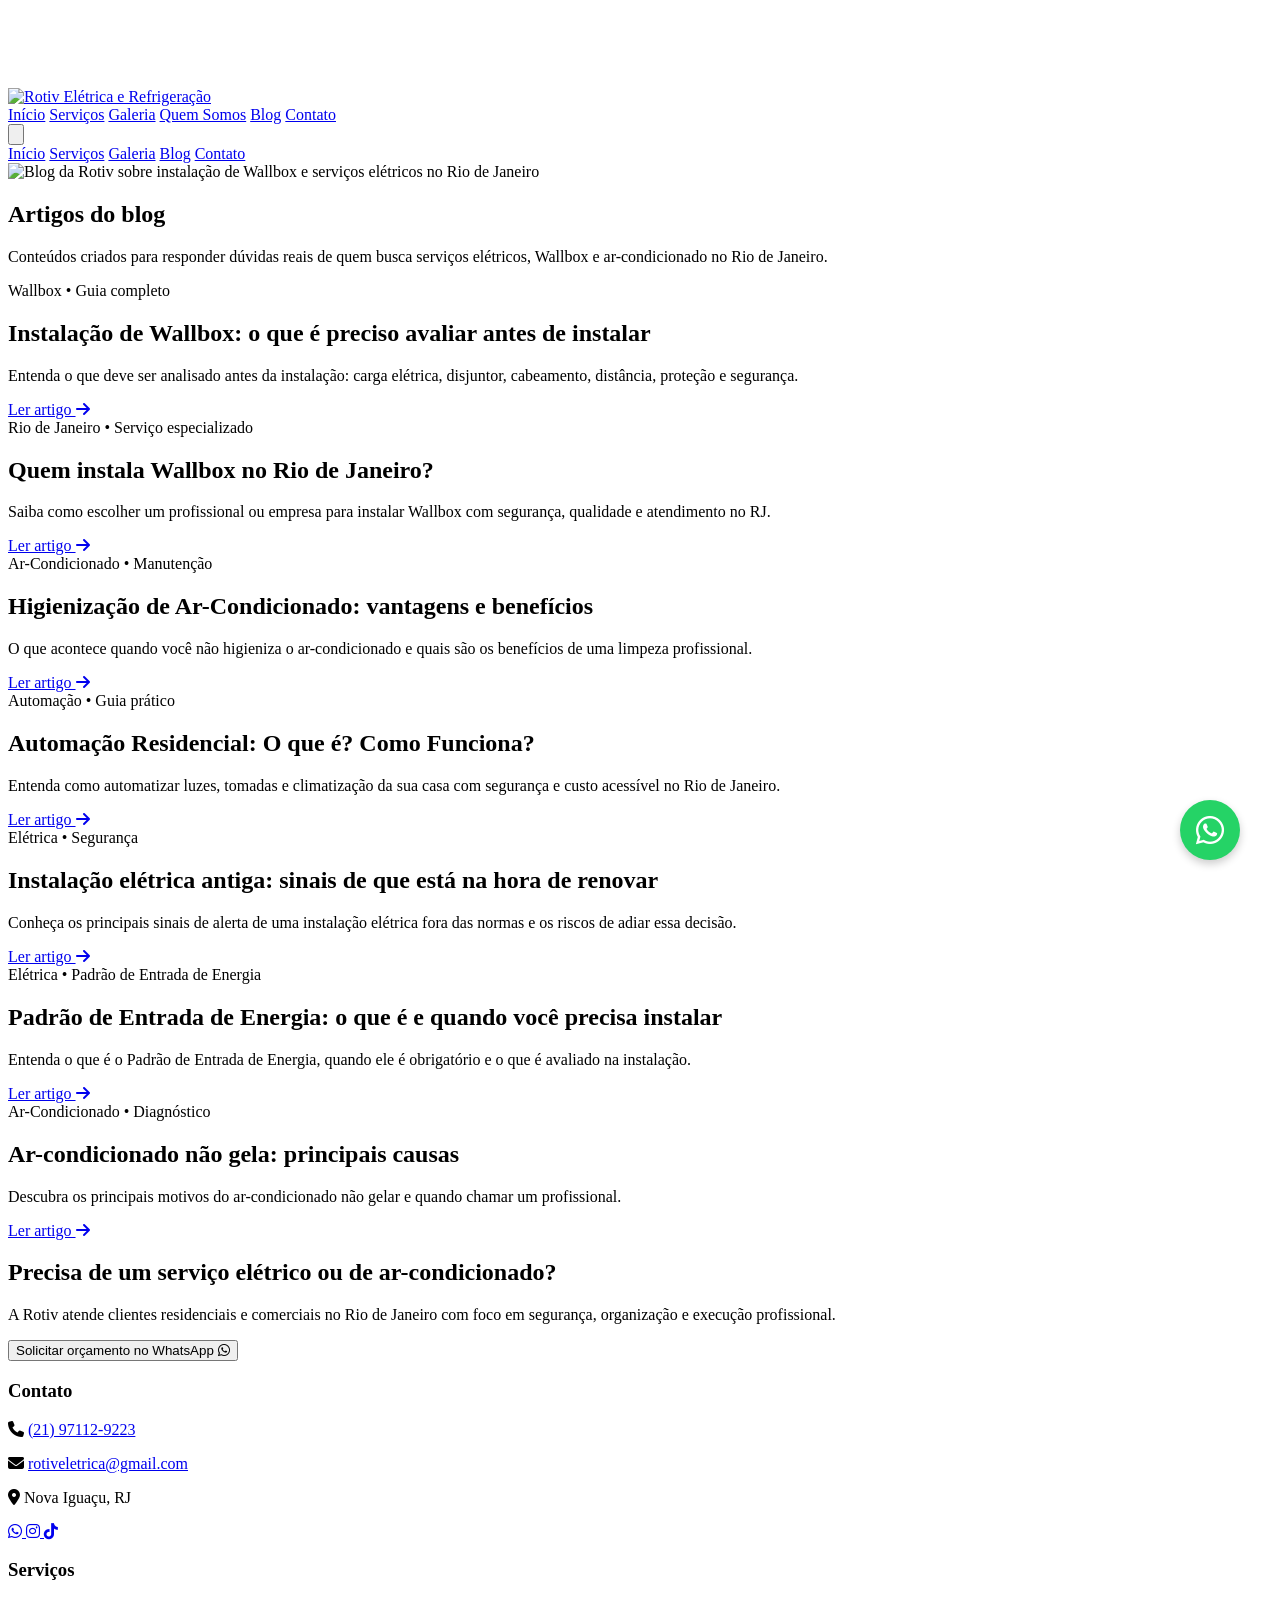
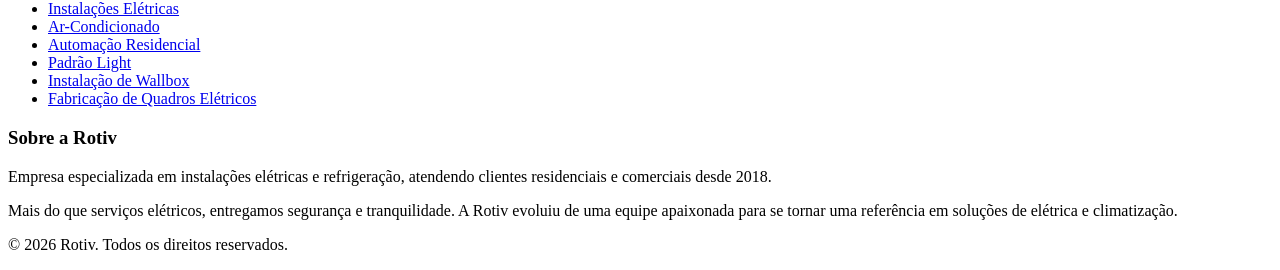
==== commit dcd1813e: "dois blogs novos" ====
--- a/blog/index.html
+++ b/blog/index.html
@@ -256,6 +256,40 @@
                         </div>
                     </article>
 
+                    <!-- Artigo 6 -->
+                    <article class="blog-card bg-white rounded-2xl shadow-lg border border-gray-100 overflow-hidden">
+                        <div class="p-6 sm:p-8">
+                           <span class="inline-block text-sm font-semibold text-Rotiv-orange mb-3">Elétrica • Padrão de Entrada de Energia</span>
+                            <h2 class="text-2xl font-bold text-Rotiv-blue mb-4">
+                            Padrão de Entrada de Energia: o que é e quando você precisa instalar
+                            </h2>
+                            <p class="text-gray-700 mb-6 leading-relaxed">
+                                Entenda o que é o Padrão de Entrada de Energia, quando ele é obrigatório e o que é avaliado na instalação.
+                            </p>
+                            <a href="padrao-de-entrada-de-energia-o-que-e-quando-instalar.html" class="inline-flex items-center bg-Rotiv-orange hover:bg-orange-600 text-white font-semibold px-6 py-3 rounded-full transition">
+                                Ler artigo
+                                <i class="fas fa-arrow-right ml-2" aria-hidden="true"></i>
+                            </a>
+                        </div>
+                    </article>
+
+                    <!-- Artigo 7 -->
+                    <article class="blog-card bg-white rounded-2xl shadow-lg border border-gray-100 overflow-hidden">
+                        <div class="p-6 sm:p-8">
+                            <span class="inline-block text-sm font-semibold text-Rotiv-orange mb-3">Ar-Condicionado • Diagnóstico</span>
+                            <h2 class="text-2xl font-bold text-Rotiv-blue mb-4">
+                                Ar-condicionado não gela: principais causas
+                            </h2>
+                            <p class="text-gray-700 mb-6 leading-relaxed">
+                                Descubra os principais motivos do ar-condicionado não gelar e quando chamar um profissional.
+                            </p>
+                            <a href="ar-condicionado-nao-gela-principais-causas.html" class="inline-flex items-center bg-Rotiv-orange hover:bg-orange-600 text-white font-semibold px-6 py-3 rounded-full transition">
+                                Ler artigo
+                                <i class="fas fa-arrow-right ml-2" aria-hidden="true"></i>
+                            </a>
+                        </div>
+                    </article>
+
                 </div>
             </div>
         </section>
--- a/style.css
+++ b/style.css
@@ -4,6 +4,7 @@
 
 @font-face {
     font-family: 'Montserrat';
+    src: url('https://fonts.googleapis.com/css2?family=Montserrat:wght@400;600;700&display=swap') format('woff2');
     font-display: swap;
 }
 
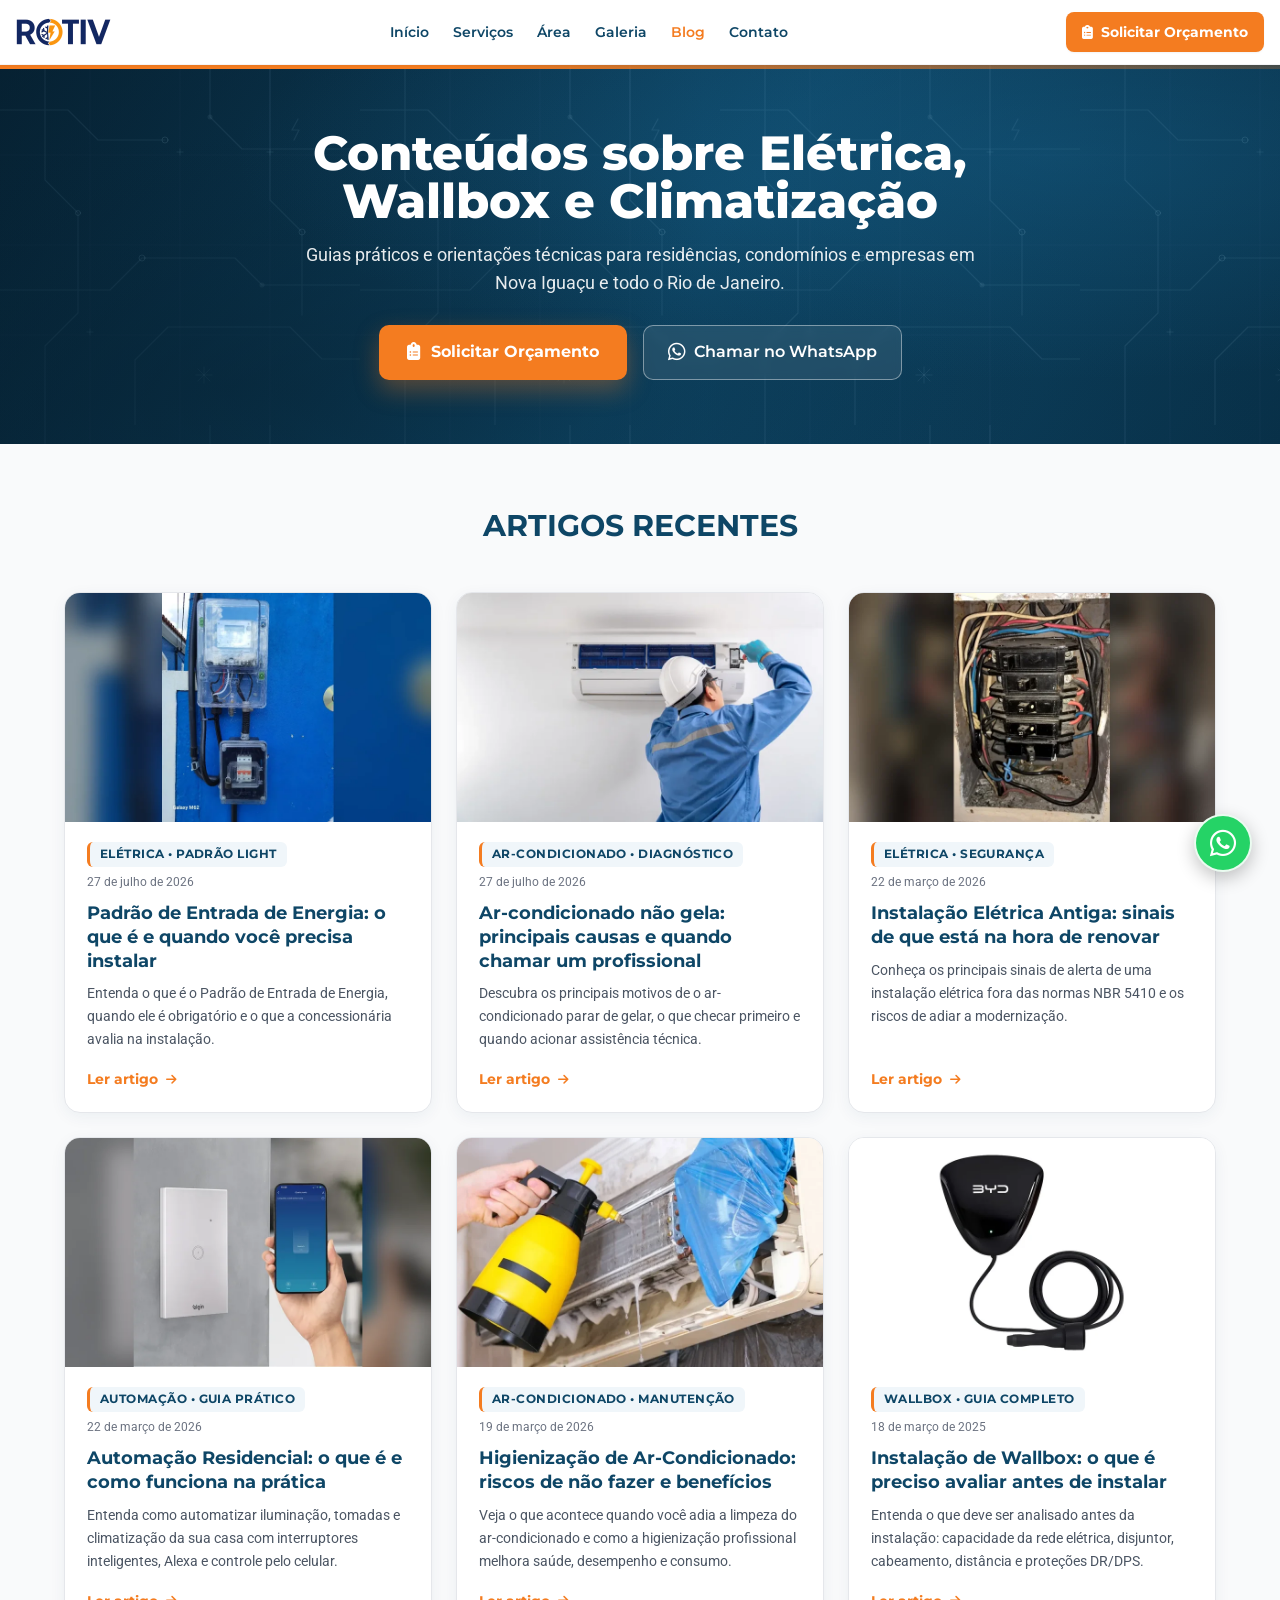
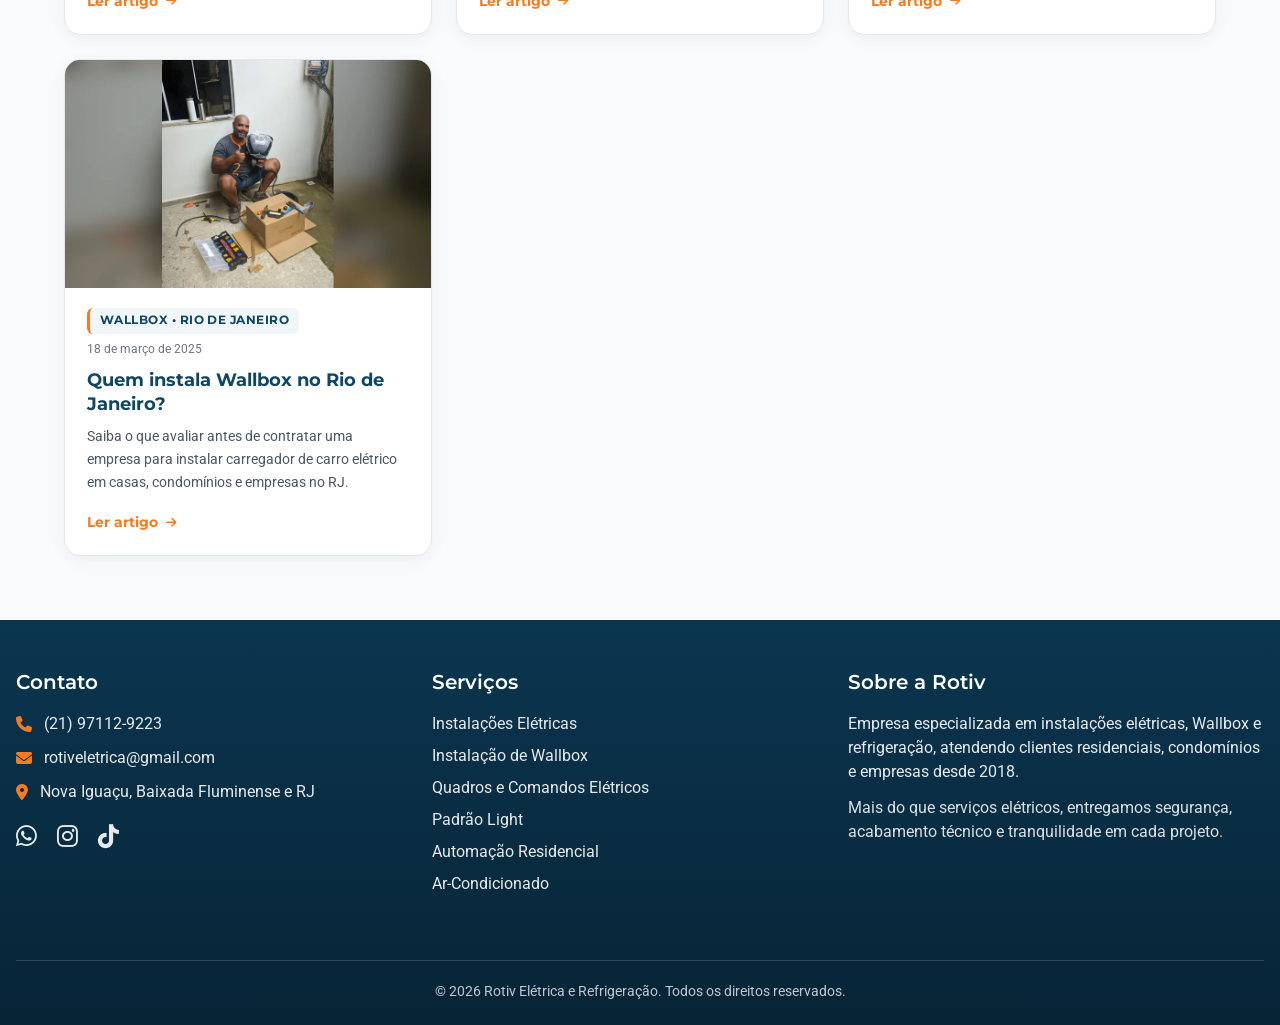
==== commit b710e544: "feat: novo site Rotiv otimizado, orcamento interativo, mapa RJ, blog editorial e automacao Drive" ====
--- a/blog/index.html
+++ b/blog/index.html
@@ -2,8 +2,9 @@
 <html lang="pt-BR">
 <head>
     <meta charset="UTF-8">
-    <link rel="shortcut icon" href="../imagens/logo-Rotiv.jpg" type="image/x-icon">
-    <meta name="viewport" content="width=device-width, initial-scale=1.0, maximum-scale=1.0, user-scalable=no">
+    <link rel="icon" type="image/png" sizes="32x32" href="../imagens/favicon-32.png">
+    <link rel="apple-touch-icon" sizes="180x180" href="../imagens/apple-touch-icon.png">
+    <meta name="viewport" content="width=device-width, initial-scale=1.0">
 
     <title>Blog Rotiv | Wallbox, Instalações Elétricas e Dicas no Rio de Janeiro</title>
     <meta name="description" content="Leia no Blog da Rotiv conteúdos sobre instalação de Wallbox, elétrica residencial e comercial, segurança, custos e dicas para clientes no Rio de Janeiro.">
@@ -15,14 +16,14 @@
     <meta property="og:description" content="Conteúdos sobre instalação de Wallbox, elétrica e soluções para residências e empresas no Rio de Janeiro.">
     <meta property="og:type" content="website">
     <meta property="og:url" content="https://rotiveletricarefrigeracao.com.br/blog/">
-    <meta property="og:image" content="https://rotiveletricarefrigeracao.com.br/imagens/logo-Rotiv.jpg">
+    <meta property="og:image" content="https://rotiveletricarefrigeracao.com.br/imagens/og-rotiv.jpg">
     <meta property="og:locale" content="pt_BR">
 
     <!-- Twitter Card -->
     <meta name="twitter:card" content="summary_large_image">
     <meta name="twitter:title" content="Blog Rotiv | Wallbox, Instalações Elétricas e Dicas no Rio de Janeiro">
     <meta name="twitter:description" content="Conteúdos sobre instalação de Wallbox, elétrica e soluções para residências e empresas no Rio de Janeiro.">
-    <meta name="twitter:image" content="https://rotiveletricarefrigeracao.com.br/imagens/logo-Rotiv.jpg">
+    <meta name="twitter:image" content="https://rotiveletricarefrigeracao.com.br/imagens/og-rotiv.jpg">
 
     <!-- Cor do navegador mobile -->
     <meta name="theme-color" content="#0E4666">
@@ -30,11 +31,10 @@
     <!-- Preconnect -->
     <link rel="preconnect" href="https://fonts.googleapis.com">
     <link rel="preconnect" href="https://fonts.gstatic.com" crossorigin>
-    <link rel="preconnect" href="https://cdn.tailwindcss.com">
-    <link rel="preconnect" href="https://cdnjs.cloudflare.com">
+<link rel="preconnect" href="https://cdnjs.cloudflare.com">
     <!-- Google Fonts não bloqueante -->
-    <link rel="preload" as="style" href="https://fonts.googleapis.com/css2?family=Montserrat:wght@300;400;500;600;700&display=swap" onload="this.onload=null;this.rel='stylesheet'">
-    <noscript><link rel="stylesheet" href="https://fonts.googleapis.com/css2?family=Montserrat:wght@300;400;500;600;700&display=swap"></noscript>
+    <link rel="preload" as="style" href="https://fonts.googleapis.com/css2?family=Montserrat:wght@600;700;800&family=Roboto:wght@400;500;700&display=swap" onload="this.onload=null;this.rel='stylesheet'">
+    <noscript><link rel="stylesheet" href="https://fonts.googleapis.com/css2?family=Montserrat:wght@600;700;800&family=Roboto:wght@400;500;700&display=swap"></noscript>
 
     <!-- Google Tag Manager -->                            <script async src="https://www.googletagmanager.com/gtag/js?id=G-QESLCNM5YY"></script>
 <script>
@@ -43,27 +43,31 @@
   gtag('js', new Date());
   gtag('config', 'G-QESLCNM5YY');
   gtag('config', 'AW-17170517876');
+      function gtag_report_conversion(url) {
+        var callback = function () {
+          if (typeof(url) != 'undefined') {
+            window.location = url;
+          }
+        };
+        gtag('event', 'conversion', {
+          'send_to': 'AW-17170517876/wMl_COiJyL0dEPSexfs_',
+          'transport_type': 'beacon',
+          'event_callback': callback
+        });
+        return false;
+      }
+      document.addEventListener('click', function (e) {
+        var link = e.target && e.target.closest ? e.target.closest('a[href*="wa.me/"], a[href*="api.whatsapp.com/send"]') : null;
+        if (link && typeof gtag_report_conversion === 'function') {
+          gtag_report_conversion();
+        }
+      });
 </script>
 
-    <script src="https://cdn.tailwindcss.com"></script>
-    <link rel="stylesheet" href="https://cdnjs.cloudflare.com/ajax/libs/font-awesome/6.4.0/css/all.min.css">
-    <link rel="stylesheet" href="../style.css">
-
-    <script>
-        tailwind.config = {
-            theme: {
-                extend: {
-                    colors: {
-                        'Rotiv-blue': '#0E4666',
-                        'Rotiv-orange': '#F47C20',
-                    }
-                },
-                fontFamily: {
-                    'sans': ['Montserrat', 'sans-serif'],
-                }
-            }
-        }
-    </script>
+    <link rel="stylesheet" href="../css/tailwind.min.css?v=20261125j">
+    <link rel="preload" as="style" href="https://cdnjs.cloudflare.com/ajax/libs/font-awesome/6.4.0/css/all.min.css" onload="this.onload=null;this.rel='stylesheet'">
+    <noscript><link rel="stylesheet" href="https://cdnjs.cloudflare.com/ajax/libs/font-awesome/6.4.0/css/all.min.css"></noscript>
+    <link rel="stylesheet" href="../style.css?v=20261125j">
 
     <script type="application/ld+json">
     {
@@ -77,52 +81,42 @@
             "name": "Rotiv Elétrica e Refrigeração",
             "logo": {
                 "@type": "ImageObject",
-                "url": "https://rotiveletricarefrigeracao.com.br/imagens/logo-Rotiv.jpg"
+                "url": "https://rotiveletricarefrigeracao.com.br/imagens/logo-rotiv.png"
             }
         }
     }
     </script>
-
-    <style>
-        .blog-hero-banner {
-            width: 100%;
-            display: block;
-            height: auto;
-        }
-
-        .blog-card {
-            transition: transform 0.3s ease, box-shadow 0.3s ease;
-        }
-
-        .blog-card:hover {
-            transform: translateY(-6px);
-            box-shadow: 0 12px 24px rgba(0,0,0,0.1);
-        }
-    </style>
 </head>
 
 <body class="font-sans bg-gray-50">
 
     <!-- HEADER -->
-    <header class="bg-white shadow-md fixed w-full z-50 top-0">
-        <div class="container mx-auto px-3 sm:px-4 py-2 flex justify-between items-center">
-            <div class="flex items-center">
-                <a href="../index.html" class="w-auto">
-                    <img src="../imagens/logo-Rotiv.jpg" alt="Rotiv Elétrica e Refrigeração" class="h-12 sm:h-16 w-auto">
-                </a>
-            </div>
-
-            <nav class="hidden md:flex space-x-4 lg:space-x-6" aria-label="Menu principal">
-                <a href="../index.html" class="text-gray-900 hover:text-Rotiv-orange font-medium">Início</a>
-                <a href="../index.html#servicos" class="text-gray-900 hover:text-Rotiv-orange font-medium">Serviços</a>
-                <a href="../index.html#galeria" class="text-gray-900 hover:text-Rotiv-orange font-medium">Galeria</a>
-                <a href="../index.html#quem-somos" class="text-gray-900 hover:text-Rotiv-orange font-medium">Quem Somos</a>
-                <a href="./" class="text-Rotiv-orange font-semibold">Blog</a>
-                <a href="#contato" class="text-gray-900 hover:text-Rotiv-orange font-medium">Contato</a>
+    <header class="bg-white shadow-sm border-b border-gray-100 sticky w-full z-50 top-0">
+        <div class="container mx-auto px-4 py-3 flex justify-between items-center gap-4">
+            <a href="../index.html" class="flex items-center flex-shrink-0" aria-label="Rotiv Elétrica e Refrigeração - Voltar ao início">
+                <img src="../imagens/logo-rotiv.webp" alt="Rotiv Elétrica e Refrigeração" class="h-6 sm:h-7 w-auto" width="380" height="112" decoding="async">
+            </a>
+
+            <nav class="hidden md:flex items-center space-x-4 lg:space-x-6" aria-label="Menu principal">
+                <a href="../index.html" class="text-Rotiv-blue hover:text-Rotiv-orange font-heading font-semibold text-sm transition-colors">Início</a>
+                <a href="../index.html#servicos" class="text-Rotiv-blue hover:text-Rotiv-orange font-heading font-semibold text-sm transition-colors">Serviços</a>
+                <a href="../index.html#areas-atendidas" class="text-Rotiv-blue hover:text-Rotiv-orange font-heading font-semibold text-sm transition-colors">Área</a>
+                <a href="../index.html#galeria" class="text-Rotiv-blue hover:text-Rotiv-orange font-heading font-semibold text-sm transition-colors">Galeria</a>
+                <a href="./" class="text-Rotiv-orange font-heading font-semibold text-sm transition-colors">Blog</a>
+                <a href="#contato" class="text-Rotiv-blue hover:text-Rotiv-orange font-heading font-semibold text-sm transition-colors">Contato</a>
             </nav>
 
+            <a
+                href="../orcamento/"
+                class="hidden lg:inline-flex items-center gap-2 bg-Rotiv-orange hover:bg-orange-600 text-white font-heading font-bold text-sm px-4 py-2.5 rounded-lg transition-colors shadow-sm"
+            >
+                <i class="fas fa-clipboard-list text-sm" aria-hidden="true"></i>
+                Solicitar Orçamento
+            </a>
+
             <button
-                class="md:hidden text-gray-900 focus:outline-none"
+                type="button"
+                class="md:hidden text-Rotiv-blue p-2 rounded-lg focus:outline-none"
                 id="menu-toggle"
                 aria-label="Abrir menu"
                 aria-expanded="false"
@@ -134,217 +128,235 @@
             </button>
         </div>
 
-        <div class="md:hidden hidden bg-white w-full py-3 px-4 shadow-md" id="mobile-menu" role="navigation" aria-label="Menu mobile">
-            <div class="flex flex-col space-y-3">
-                <a href="../index.html" class="text-gray-900 hover:text-Rotiv-orange font-medium py-2 text-center">Início</a>
-                <a href="../index.html#servicos" class="text-gray-900 hover:text-Rotiv-orange font-medium py-2 text-center">Serviços</a>
-                <a href="../index.html#galeria" class="text-gray-900 hover:text-Rotiv-orange font-medium py-2 text-center">Galeria</a>
-                <a href="./" class="text-Rotiv-orange font-medium py-2 text-center">Blog</a>
-                <a href="#contato" class="text-gray-900 hover:text-Rotiv-orange font-medium py-2 text-center">Contato</a>
+        <div class="md:hidden hidden absolute left-0 right-0 top-full bg-white w-full py-3 px-4 shadow-md border-t border-gray-100" id="mobile-menu" role="navigation" aria-label="Menu mobile">
+            <div class="flex flex-col space-y-2">
+                <a href="../index.html" class="text-Rotiv-blue hover:text-Rotiv-orange font-heading font-semibold py-2 text-center">Início</a>
+                <a href="../index.html#servicos" class="text-Rotiv-blue hover:text-Rotiv-orange font-heading font-semibold py-2 text-center">Serviços</a>
+                <a href="../index.html#areas-atendidas" class="text-Rotiv-blue hover:text-Rotiv-orange font-heading font-semibold py-2 text-center">Área</a>
+                <a href="../index.html#galeria" class="text-Rotiv-blue hover:text-Rotiv-orange font-heading font-semibold py-2 text-center">Galeria</a>
+                <a href="./" class="text-Rotiv-orange font-heading font-semibold py-2 text-center">Blog</a>
+                <a href="#contato" class="text-Rotiv-blue hover:text-Rotiv-orange font-heading font-semibold py-2 text-center">Contato</a>
+                <a href="../orcamento/" class="mt-2 inline-flex items-center justify-center gap-2 bg-Rotiv-orange text-white font-heading font-bold py-3 px-4 rounded-lg">
+                    <i class="fas fa-clipboard-list" aria-hidden="true"></i> Solicitar Orçamento
+                </a>
             </div>
         </div>
     </header>
 
     <main>
 
-        <!-- BANNER -->
-        <section>
-            <img
-                src="../imagens/banner-blog-Rotiv.jpg"
-                alt="Blog da Rotiv sobre instalação de Wallbox e serviços elétricos no Rio de Janeiro"
-                class="blog-hero-banner"
-                fetchpriority="high"
-                loading="eager"
-                decoding="async"
-            >
-        </section>
-
-        <!-- ARTIGOS -->
-        <section class="py-12 sm:py-16">
-            <div class="container mx-auto px-4">
-                <div class="max-w-3xl mx-auto text-center mb-12">
-                    <h1 class="text-2xl sm:text-4xl font-bold text-Rotiv-blue mb-4">Artigos do blog</h1>
-                    <p class="text-gray-700 text-base sm:text-lg">
-                        Conteúdos criados para responder dúvidas reais de quem busca serviços elétricos, Wallbox e ar-condicionado no Rio de Janeiro.
-                    </p>
-                </div>
-
-                <div class="grid md:grid-cols-2 gap-8 max-w-6xl mx-auto">
-
-                    <!-- Artigo 1 -->
-                    <article class="blog-card bg-white rounded-2xl shadow-lg border border-gray-100 overflow-hidden">
-                        <div class="p-6 sm:p-8">
-                            <span class="inline-block text-sm font-semibold text-Rotiv-orange mb-3">Wallbox • Guia completo</span>
-                            <h2 class="text-2xl font-bold text-Rotiv-blue mb-4">
-                                Instalação de Wallbox: o que é preciso avaliar antes de instalar
-                            </h2>
-                            <p class="text-gray-700 mb-6 leading-relaxed">
-                                Entenda o que deve ser analisado antes da instalação: carga elétrica, disjuntor, cabeamento, distância, proteção e segurança.
-                            </p>
-                            <a href="instalacao-de-wallbox-o-que-avaliar.html" class="inline-flex items-center bg-Rotiv-orange hover:bg-orange-600 text-white font-semibold px-6 py-3 rounded-full transition">
-                                Ler artigo
-                                <i class="fas fa-arrow-right ml-2" aria-hidden="true"></i>
-                            </a>
-                        </div>
-                    </article>
-
-                    <!-- Artigo 2 -->
-                    <article class="blog-card bg-white rounded-2xl shadow-lg border border-gray-100 overflow-hidden">
-                        <div class="p-6 sm:p-8">
-                            <span class="inline-block text-sm font-semibold text-Rotiv-orange mb-3">Rio de Janeiro • Serviço especializado</span>
-                            <h2 class="text-2xl font-bold text-Rotiv-blue mb-4">
-                                Quem instala Wallbox no Rio de Janeiro?
-                            </h2>
-                            <p class="text-gray-700 mb-6 leading-relaxed">
-                                Saiba como escolher um profissional ou empresa para instalar Wallbox com segurança, qualidade e atendimento no RJ.
-                            </p>
-                            <a href="quem-instala-wallbox-no-rio-de-janeiro.html" class="inline-flex items-center bg-Rotiv-orange hover:bg-orange-600 text-white font-semibold px-6 py-3 rounded-full transition">
-                                Ler artigo
-                                <i class="fas fa-arrow-right ml-2" aria-hidden="true"></i>
-                            </a>
-                        </div>
-                    </article>
-
-                    <!-- Artigo 3 -->
-                    <article class="blog-card bg-white rounded-2xl shadow-lg border border-gray-100 overflow-hidden">
-                        <div class="p-6 sm:p-8">
-                            <span class="inline-block text-sm font-semibold text-Rotiv-orange mb-3">Ar-Condicionado • Manutenção</span>
-                            <h2 class="text-2xl font-bold text-Rotiv-blue mb-4">
-                                Higienização de Ar-Condicionado: vantagens e benefícios
-                            </h2>
-                            <p class="text-gray-700 mb-6 leading-relaxed">
-                                O que acontece quando você não higieniza o ar-condicionado e quais são os benefícios de uma limpeza profissional.
-                            </p>
-                            <a href="higienizacao-de-ar-condicionado.html" class="inline-flex items-center bg-Rotiv-orange hover:bg-orange-600 text-white font-semibold px-6 py-3 rounded-full transition">
-                                Ler artigo
-                                <i class="fas fa-arrow-right ml-2" aria-hidden="true"></i>
-                            </a>
-                        </div>
-                    </article>
-
-                    <!-- Artigo 4 -->
-                    <article class="blog-card bg-white rounded-2xl shadow-lg border border-gray-100 overflow-hidden">
-                        <div class="p-6 sm:p-8">
-                            <span class="inline-block text-sm font-semibold text-Rotiv-orange mb-3">Automação • Guia prático</span>
-                            <h2 class="text-2xl font-bold text-Rotiv-blue mb-4">
-                                Automação Residencial: O que é? Como Funciona?
-                            </h2>
-                            <p class="text-gray-700 mb-6 leading-relaxed">
-                                Entenda como automatizar luzes, tomadas e climatização da sua casa com segurança e custo acessível no Rio de Janeiro.
-                            </p>
-                            <a href="automacao-residencial-como-funciona.html" class="inline-flex items-center bg-Rotiv-orange hover:bg-orange-600 text-white font-semibold px-6 py-3 rounded-full transition">
-                                Ler artigo
-                                <i class="fas fa-arrow-right ml-2" aria-hidden="true"></i>
-                            </a>
-                        </div>
-                    </article>
-
-                    <!-- Artigo 5 -->
-                    <article class="blog-card bg-white rounded-2xl shadow-lg border border-gray-100 overflow-hidden">
-                        <div class="p-6 sm:p-8">
-                            <span class="inline-block text-sm font-semibold text-Rotiv-orange mb-3">Elétrica • Segurança</span>
-                            <h2 class="text-2xl font-bold text-Rotiv-blue mb-4">
-                                Instalação elétrica antiga: sinais de que está na hora de renovar
-                            </h2>
-                            <p class="text-gray-700 mb-6 leading-relaxed">
-                                Conheça os principais sinais de alerta de uma instalação elétrica fora das normas e os riscos de adiar essa decisão.
-                            </p>
-                            <a href="instalacao-eletrica-quando-renovar.html" class="inline-flex items-center bg-Rotiv-orange hover:bg-orange-600 text-white font-semibold px-6 py-3 rounded-full transition">
-                                Ler artigo
-                                <i class="fas fa-arrow-right ml-2" aria-hidden="true"></i>
-                            </a>
-                        </div>
-                    </article>
-
-                    <!-- Artigo 6 -->
-                    <article class="blog-card bg-white rounded-2xl shadow-lg border border-gray-100 overflow-hidden">
-                        <div class="p-6 sm:p-8">
-                           <span class="inline-block text-sm font-semibold text-Rotiv-orange mb-3">Elétrica • Padrão de Entrada de Energia</span>
-                            <h2 class="text-2xl font-bold text-Rotiv-blue mb-4">
-                            Padrão de Entrada de Energia: o que é e quando você precisa instalar
-                            </h2>
-                            <p class="text-gray-700 mb-6 leading-relaxed">
-                                Entenda o que é o Padrão de Entrada de Energia, quando ele é obrigatório e o que é avaliado na instalação.
-                            </p>
-                            <a href="padrao-de-entrada-de-energia-o-que-e-quando-instalar.html" class="inline-flex items-center bg-Rotiv-orange hover:bg-orange-600 text-white font-semibold px-6 py-3 rounded-full transition">
-                                Ler artigo
-                                <i class="fas fa-arrow-right ml-2" aria-hidden="true"></i>
-                            </a>
-                        </div>
-                    </article>
-
-                    <!-- Artigo 7 -->
-                    <article class="blog-card bg-white rounded-2xl shadow-lg border border-gray-100 overflow-hidden">
-                        <div class="p-6 sm:p-8">
-                            <span class="inline-block text-sm font-semibold text-Rotiv-orange mb-3">Ar-Condicionado • Diagnóstico</span>
-                            <h2 class="text-2xl font-bold text-Rotiv-blue mb-4">
-                                Ar-condicionado não gela: principais causas
-                            </h2>
-                            <p class="text-gray-700 mb-6 leading-relaxed">
-                                Descubra os principais motivos do ar-condicionado não gelar e quando chamar um profissional.
-                            </p>
-                            <a href="ar-condicionado-nao-gela-principais-causas.html" class="inline-flex items-center bg-Rotiv-orange hover:bg-orange-600 text-white font-semibold px-6 py-3 rounded-full transition">
-                                Ler artigo
-                                <i class="fas fa-arrow-right ml-2" aria-hidden="true"></i>
-                            </a>
-                        </div>
-                    </article>
-
+        <!-- BANNER HERO DO BLOG EM HTML COM DEGRADÊ (PADRÃO ROTIV) -->
+        <section class="rotiv-hero rotiv-hero-blog">
+            <div class="rotiv-hero-accent-line" aria-hidden="true"></div>
+
+            <div class="rotiv-hero-bg" aria-hidden="true"></div>
+            <div class="rotiv-hero-scrim" aria-hidden="true"></div>
+
+            <div class="container mx-auto px-4 py-12 sm:py-16 relative z-10">
+                <div class="max-w-3xl mx-auto text-center">
+                    <h1 class="font-heading font-extrabold text-3xl sm:text-4xl lg:text-5xl text-white leading-tight mb-4">
+                        Conteúdos sobre Elétrica, Wallbox e Climatização
+                    </h1>
+
+                    <p class="text-white text-opacity-90 text-base sm:text-lg leading-relaxed max-w-2xl mx-auto mb-7">
+                        Guias práticos e orientações técnicas para residências, condomínios e empresas em Nova Iguaçu e todo o Rio de Janeiro.
+                    </p>
+
+                    <div class="flex flex-col sm:flex-row justify-center gap-3 sm:gap-4">
+                        <a
+                            href="../orcamento/"
+                            class="rotiv-hero-cta-primary text-base"
+                        >
+                            <i class="fas fa-clipboard-list text-lg" aria-hidden="true"></i>
+                            <span>Solicitar Orçamento</span>
+                        </a>
+                        <a
+                            href="https://wa.me/5521971129223?text=Ol%C3%A1%21%20Vim%20pelo%20blog%20da%20Rotiv%20e%20gostaria%20de%20solicitar%20um%20or%C3%A7amento."
+                            target="_blank"
+                            rel="noopener noreferrer"
+                            class="rotiv-hero-cta-secondary text-base"
+                        >
+                            <i class="fab fa-whatsapp text-xl" aria-hidden="true"></i>
+                            <span>Chamar no WhatsApp</span>
+                        </a>
+                    </div>
                 </div>
             </div>
         </section>
 
-        <!-- CTA -->
-        <section class="py-12 sm:py-16 bg-white">
+        <!-- ARTIGOS -->
+        <section id="artigos" class="py-12 sm:py-16">
             <div class="container mx-auto px-4">
-                <div class="max-w-4xl mx-auto bg-Rotiv-blue text-white rounded-3xl p-8 sm:p-12 text-center shadow-xl">
-                    <h2 class="text-2xl sm:text-4xl font-bold mb-4">Precisa de um serviço elétrico ou de ar-condicionado?</h2>
-                    <p class="text-base sm:text-lg mb-8 text-gray-100">
-                        A Rotiv atende clientes residenciais e comerciais no Rio de Janeiro com foco em segurança, organização e execução profissional.
-                    </p>
-                    <button
-                        type="button"
-                        onclick="openWhatsAppBlog()"
-                        class="inline-flex items-center bg-Rotiv-orange hover:bg-orange-600 text-white text-lg font-bold px-8 py-4 rounded-full shadow-lg transition"
-                        aria-label="Solicitar orçamento pelo WhatsApp"
-                    >
-                        Solicitar orçamento no WhatsApp
-                        <i class="fab fa-whatsapp ml-3 text-xl" aria-hidden="true"></i>
-                    </button>
+                <h2 class="text-2xl sm:text-3xl font-bold text-Rotiv-blue text-center uppercase mb-8 sm:mb-12">Artigos Recentes</h2>
+
+                <div class="grid grid-cols-1 sm:grid-cols-2 lg:grid-cols-3 gap-6 max-w-6xl mx-auto">
+                    <article class="blog-card">
+                        <a href="padrao-de-entrada-de-energia-o-que-e-quando-instalar.html" class="blog-card-cover-link" aria-label="Ler artigo: Padrão de Entrada de Energia: o que é e quando você precisa instalar">
+                            <img src="../imagens/blog/capas/padrao-entrada.webp" alt="Padrão de Entrada de Energia: o que é e quando você precisa instalar" class="blog-card-cover" width="800" height="500" loading="lazy" decoding="async">
+                        </a>
+                        <div class="blog-card-body">
+                            <div class="blog-card-meta">
+                                <span class="blog-cat-pill">Elétrica • Padrão Light</span>
+                                <time datetime="2026-07-27" class="blog-card-date">27 de julho de 2026</time>
+                            </div>
+                            <h3 class="blog-card-title">
+                                <a href="padrao-de-entrada-de-energia-o-que-e-quando-instalar.html">Padrão de Entrada de Energia: o que é e quando você precisa instalar</a>
+                            </h3>
+                            <p class="blog-card-excerpt">Entenda o que é o Padrão de Entrada de Energia, quando ele é obrigatório e o que a concessionária avalia na instalação.</p>
+                            <a href="padrao-de-entrada-de-energia-o-que-e-quando-instalar.html" class="blog-card-link">
+                                <span>Ler artigo</span>
+                                <i class="fas fa-arrow-right text-xs" aria-hidden="true"></i>
+                            </a>
+                        </div>
+                    </article>
+                    <article class="blog-card">
+                        <a href="ar-condicionado-nao-gela-principais-causas.html" class="blog-card-cover-link" aria-label="Ler artigo: Ar-condicionado não gela: principais causas e quando chamar um profissional">
+                            <img src="../imagens/blog/capas/ar-nao-gela.webp" alt="Ar-condicionado não gela: principais causas e quando chamar um profissional" class="blog-card-cover" width="800" height="500" loading="lazy" decoding="async">
+                        </a>
+                        <div class="blog-card-body">
+                            <div class="blog-card-meta">
+                                <span class="blog-cat-pill">Ar-Condicionado • Diagnóstico</span>
+                                <time datetime="2026-07-27" class="blog-card-date">27 de julho de 2026</time>
+                            </div>
+                            <h3 class="blog-card-title">
+                                <a href="ar-condicionado-nao-gela-principais-causas.html">Ar-condicionado não gela: principais causas e quando chamar um profissional</a>
+                            </h3>
+                            <p class="blog-card-excerpt">Descubra os principais motivos de o ar-condicionado parar de gelar, o que checar primeiro e quando acionar assistência técnica.</p>
+                            <a href="ar-condicionado-nao-gela-principais-causas.html" class="blog-card-link">
+                                <span>Ler artigo</span>
+                                <i class="fas fa-arrow-right text-xs" aria-hidden="true"></i>
+                            </a>
+                        </div>
+                    </article>
+                    <article class="blog-card">
+                        <a href="instalacao-eletrica-quando-renovar.html" class="blog-card-cover-link" aria-label="Ler artigo: Instalação Elétrica Antiga: sinais de que está na hora de renovar">
+                            <img src="../imagens/blog/capas/eletrica-antiga.webp" alt="Instalação Elétrica Antiga: sinais de que está na hora de renovar" class="blog-card-cover" width="800" height="500" loading="lazy" decoding="async">
+                        </a>
+                        <div class="blog-card-body">
+                            <div class="blog-card-meta">
+                                <span class="blog-cat-pill">Elétrica • Segurança</span>
+                                <time datetime="2026-03-22" class="blog-card-date">22 de março de 2026</time>
+                            </div>
+                            <h3 class="blog-card-title">
+                                <a href="instalacao-eletrica-quando-renovar.html">Instalação Elétrica Antiga: sinais de que está na hora de renovar</a>
+                            </h3>
+                            <p class="blog-card-excerpt">Conheça os principais sinais de alerta de uma instalação elétrica fora das normas NBR 5410 e os riscos de adiar a modernização.</p>
+                            <a href="instalacao-eletrica-quando-renovar.html" class="blog-card-link">
+                                <span>Ler artigo</span>
+                                <i class="fas fa-arrow-right text-xs" aria-hidden="true"></i>
+                            </a>
+                        </div>
+                    </article>
+                    <article class="blog-card">
+                        <a href="automacao-residencial-como-funciona.html" class="blog-card-cover-link" aria-label="Ler artigo: Automação Residencial: o que é e como funciona na prática">
+                            <img src="../imagens/blog/capas/automacao-residencial.webp" alt="Automação Residencial: o que é e como funciona na prática" class="blog-card-cover" width="800" height="500" loading="lazy" decoding="async">
+                        </a>
+                        <div class="blog-card-body">
+                            <div class="blog-card-meta">
+                                <span class="blog-cat-pill">Automação • Guia prático</span>
+                                <time datetime="2026-03-22" class="blog-card-date">22 de março de 2026</time>
+                            </div>
+                            <h3 class="blog-card-title">
+                                <a href="automacao-residencial-como-funciona.html">Automação Residencial: o que é e como funciona na prática</a>
+                            </h3>
+                            <p class="blog-card-excerpt">Entenda como automatizar iluminação, tomadas e climatização da sua casa com interruptores inteligentes, Alexa e controle pelo celular.</p>
+                            <a href="automacao-residencial-como-funciona.html" class="blog-card-link">
+                                <span>Ler artigo</span>
+                                <i class="fas fa-arrow-right text-xs" aria-hidden="true"></i>
+                            </a>
+                        </div>
+                    </article>
+                    <article class="blog-card">
+                        <a href="higienizacao-de-ar-condicionado.html" class="blog-card-cover-link" aria-label="Ler artigo: Higienização de Ar-Condicionado: riscos de não fazer e benefícios">
+                            <img src="../imagens/blog/capas/higienizacao-ar.webp" alt="Higienização de Ar-Condicionado: riscos de não fazer e benefícios" class="blog-card-cover" width="800" height="500" loading="lazy" decoding="async">
+                        </a>
+                        <div class="blog-card-body">
+                            <div class="blog-card-meta">
+                                <span class="blog-cat-pill">Ar-Condicionado • Manutenção</span>
+                                <time datetime="2026-03-19" class="blog-card-date">19 de março de 2026</time>
+                            </div>
+                            <h3 class="blog-card-title">
+                                <a href="higienizacao-de-ar-condicionado.html">Higienização de Ar-Condicionado: riscos de não fazer e benefícios</a>
+                            </h3>
+                            <p class="blog-card-excerpt">Veja o que acontece quando você adia a limpeza do ar-condicionado e como a higienização profissional melhora saúde, desempenho e consumo.</p>
+                            <a href="higienizacao-de-ar-condicionado.html" class="blog-card-link">
+                                <span>Ler artigo</span>
+                                <i class="fas fa-arrow-right text-xs" aria-hidden="true"></i>
+                            </a>
+                        </div>
+                    </article>
+                    <article class="blog-card">
+                        <a href="instalacao-de-wallbox-o-que-avaliar.html" class="blog-card-cover-link" aria-label="Ler artigo: Instalação de Wallbox: o que é preciso avaliar antes de instalar">
+                            <img src="../imagens/blog/capas/wallbox-avaliar.webp" alt="Instalação de Wallbox: o que é preciso avaliar antes de instalar" class="blog-card-cover" width="800" height="500" loading="lazy" decoding="async">
+                        </a>
+                        <div class="blog-card-body">
+                            <div class="blog-card-meta">
+                                <span class="blog-cat-pill">Wallbox • Guia completo</span>
+                                <time datetime="2025-03-18" class="blog-card-date">18 de março de 2025</time>
+                            </div>
+                            <h3 class="blog-card-title">
+                                <a href="instalacao-de-wallbox-o-que-avaliar.html">Instalação de Wallbox: o que é preciso avaliar antes de instalar</a>
+                            </h3>
+                            <p class="blog-card-excerpt">Entenda o que deve ser analisado antes da instalação: capacidade da rede elétrica, disjuntor, cabeamento, distância e proteções DR/DPS.</p>
+                            <a href="instalacao-de-wallbox-o-que-avaliar.html" class="blog-card-link">
+                                <span>Ler artigo</span>
+                                <i class="fas fa-arrow-right text-xs" aria-hidden="true"></i>
+                            </a>
+                        </div>
+                    </article>
+                    <article class="blog-card">
+                        <a href="quem-instala-wallbox-no-rio-de-janeiro.html" class="blog-card-cover-link" aria-label="Ler artigo: Quem instala Wallbox no Rio de Janeiro?">
+                            <img src="../imagens/blog/capas/wallbox-rj.webp" alt="Quem instala Wallbox no Rio de Janeiro?" class="blog-card-cover" width="800" height="500" loading="lazy" decoding="async">
+                        </a>
+                        <div class="blog-card-body">
+                            <div class="blog-card-meta">
+                                <span class="blog-cat-pill">Wallbox • Rio de Janeiro</span>
+                                <time datetime="2025-03-18" class="blog-card-date">18 de março de 2025</time>
+                            </div>
+                            <h3 class="blog-card-title">
+                                <a href="quem-instala-wallbox-no-rio-de-janeiro.html">Quem instala Wallbox no Rio de Janeiro?</a>
+                            </h3>
+                            <p class="blog-card-excerpt">Saiba o que avaliar antes de contratar uma empresa para instalar carregador de carro elétrico em casas, condomínios e empresas no RJ.</p>
+                            <a href="quem-instala-wallbox-no-rio-de-janeiro.html" class="blog-card-link">
+                                <span>Ler artigo</span>
+                                <i class="fas fa-arrow-right text-xs" aria-hidden="true"></i>
+                            </a>
+                        </div>
+                    </article>
                 </div>
             </div>
         </section>
 
     </main>
 
-    <!-- FOOTER -->
-    <footer id="contato" class="bg-gray-900 text-white pt-8 sm:pt-12 pb-4 sm:pb-6">
+    <!-- FOOTER INSTITUCIONAL PADRONIZADO -->
+    <footer id="contato" class="rotiv-footer text-white pt-10 sm:pt-12 pb-6">
         <div class="container mx-auto px-4">
             <div class="flex flex-wrap">
 
                 <!-- Contato -->
                 <div class="w-full md:w-1/3 mb-6 sm:mb-8 footer-section">
-                    <h3 class="text-lg sm:text-xl font-semibold mb-3 sm:mb-4">Contato</h3>
-                    <p class="flex items-center mb-2 sm:mb-3 md:justify-start justify-center text-sm sm:text-base">
+                    <h3 class="text-lg sm:text-xl font-semibold text-white mb-3 sm:mb-4">Contato</h3>
+                    <p class="flex items-center mb-2.5 md:justify-start justify-center text-sm sm:text-base">
                         <i class="fas fa-phone mr-3 text-Rotiv-orange" aria-hidden="true"></i>
-                        <a href="tel:+5521971129223" class="hover:text-Rotiv-orange transition-colors">(21) 97112-9223</a>
-                    </p>
-                    <p class="flex items-center mb-2 sm:mb-3 md:justify-start justify-center text-sm sm:text-base">
+                        <a href="tel:+5521971129223" class="text-white text-opacity-90 hover:text-Rotiv-orange transition-colors">(21) 97112-9223</a>
+                    </p>
+                    <p class="flex items-center mb-2.5 md:justify-start justify-center text-sm sm:text-base">
                         <i class="fas fa-envelope mr-3 text-Rotiv-orange" aria-hidden="true"></i>
-                        <a href="mailto:rotiveletrica@gmail.com" class="hover:text-Rotiv-orange transition-colors">rotiveletrica@gmail.com</a>
-                    </p>
-                    <p class="flex items-center mb-2 sm:mb-3 md:justify-start justify-center text-sm sm:text-base">
+                        <a href="mailto:rotiveletrica@gmail.com" class="text-white text-opacity-90 hover:text-Rotiv-orange transition-colors">rotiveletrica@gmail.com</a>
+                    </p>
+                    <p class="flex items-center mb-2.5 md:justify-start justify-center text-sm sm:text-base text-white text-opacity-90">
                         <i class="fas fa-map-marker-alt mr-3 text-Rotiv-orange" aria-hidden="true"></i>
-                        <span>Nova Iguaçu, RJ</span>
-                    </p>
-                    <div class="flex mt-4 sm:mt-6 md:justify-start justify-center gap-4">
-                        <a href="#" onclick="openWhatsAppBlog(); return false;" class="hover:text-Rotiv-orange transition-colors" aria-label="WhatsApp da Rotiv">
+                        <span>Nova Iguaçu, Baixada Fluminense e RJ</span>
+                    </p>
+                    <div class="flex mt-5 md:justify-start justify-center gap-5">
+                        <a href="https://wa.me/5521971129223?text=Ol%C3%A1%21%20Vim%20pelo%20blog%20da%20Rotiv%20e%20gostaria%20de%20solicitar%20um%20or%C3%A7amento." target="_blank" rel="noopener noreferrer" class="text-white text-opacity-90 hover:text-Rotiv-orange transition-colors" aria-label="WhatsApp da Rotiv">
                             <i class="fab fa-whatsapp text-xl sm:text-2xl" aria-hidden="true"></i>
                         </a>
-                        <a href="https://www.instagram.com/Rotiv2018/" target="_blank" rel="noopener noreferrer" class="hover:text-Rotiv-orange transition-colors" aria-label="Instagram da Rotiv">
+                        <a href="https://www.instagram.com/rotiv2018/" target="_blank" rel="noopener noreferrer" class="text-white text-opacity-90 hover:text-Rotiv-orange transition-colors" aria-label="Instagram da Rotiv">
                             <i class="fab fa-instagram text-xl sm:text-2xl" aria-hidden="true"></i>
                         </a>
-                        <a href="https://www.tiktok.com/@Rotiv2018" target="_blank" rel="noopener noreferrer" class="hover:text-Rotiv-orange transition-colors" aria-label="TikTok da Rotiv">
+                        <a href="https://www.tiktok.com/@rotiv2018" target="_blank" rel="noopener noreferrer" class="text-white text-opacity-90 hover:text-Rotiv-orange transition-colors" aria-label="TikTok da Rotiv">
                             <i class="fab fa-tiktok text-xl sm:text-2xl" aria-hidden="true"></i>
                         </a>
                     </div>
@@ -352,32 +364,32 @@
 
                 <!-- Serviços -->
                 <div class="w-full md:w-1/3 mb-6 sm:mb-8 footer-section">
-                    <h3 class="text-lg sm:text-xl font-semibold mb-3 sm:mb-4">Serviços</h3>
-                    <ul class="space-y-1 sm:space-y-2 text-sm sm:text-base">
+                    <h3 class="text-lg sm:text-xl font-semibold text-white mb-3 sm:mb-4">Serviços</h3>
+                    <ul class="space-y-1.5 sm:space-y-2 text-sm sm:text-base text-white text-opacity-90">
                         <li><a href="../index.html#servicos" class="hover:text-Rotiv-orange transition-colors">Instalações Elétricas</a></li>
+                        <li><a href="../index.html#servicos" class="hover:text-Rotiv-orange transition-colors">Instalação de Wallbox</a></li>
+                        <li><a href="../index.html#servicos" class="hover:text-Rotiv-orange transition-colors">Quadros e Comandos Elétricos</a></li>
+                        <li><a href="../index.html#servicos" class="hover:text-Rotiv-orange transition-colors">Padrão Light</a></li>
+                        <li><a href="../index.html#servicos" class="hover:text-Rotiv-orange transition-colors">Automação Residencial</a></li>
                         <li><a href="../index.html#servicos" class="hover:text-Rotiv-orange transition-colors">Ar-Condicionado</a></li>
-                        <li><a href="../index.html#servicos" class="hover:text-Rotiv-orange transition-colors">Automação Residencial</a></li>
-                        <li><a href="../index.html#servicos" class="hover:text-Rotiv-orange transition-colors">Padrão Light</a></li>
-                        <li><a href="../index.html#servicos" class="hover:text-Rotiv-orange transition-colors">Instalação de Wallbox</a></li>
-                        <li><a href="../index.html#servicos" class="hover:text-Rotiv-orange transition-colors">Fabricação de Quadros Elétricos</a></li>
                     </ul>
                 </div>
 
                 <!-- Sobre -->
                 <div class="w-full md:w-1/3 mb-6 sm:mb-8 footer-section">
-                    <h3 class="text-lg sm:text-xl font-semibold mb-3 sm:mb-4">Sobre a Rotiv</h3>
-                    <p class="mb-3 sm:mb-4 text-sm sm:text-base">
-                        Empresa especializada em instalações elétricas e refrigeração, atendendo clientes residenciais e comerciais desde 2018.
-                    </p>
-                    <p class="text-sm sm:text-base">
-                        Mais do que serviços elétricos, entregamos segurança e tranquilidade. A Rotiv evoluiu de uma equipe apaixonada para se tornar uma referência em soluções de elétrica e climatização.
+                    <h3 class="text-lg sm:text-xl font-semibold text-white mb-3 sm:mb-4">Sobre a Rotiv</h3>
+                    <p class="mb-3 text-sm sm:text-base text-white text-opacity-90 leading-relaxed">
+                        Empresa especializada em instalações elétricas, Wallbox e refrigeração, atendendo clientes residenciais, condomínios e empresas desde 2018.
+                    </p>
+                    <p class="text-sm sm:text-base text-white text-opacity-85 leading-relaxed">
+                        Mais do que serviços elétricos, entregamos segurança, acabamento técnico e tranquilidade em cada projeto.
                     </p>
                 </div>
 
             </div>
 
-            <div class="border-t border-gray-800 mt-6 sm:mt-8 pt-4 sm:pt-6 text-center text-xs sm:text-sm text-gray-400">
-                <p>&copy; <span id="current-year">2026</span> Rotiv. Todos os direitos reservados.</p>
+            <div class="border-t border-white border-opacity-15 mt-6 sm:mt-8 pt-5 text-center text-xs sm:text-sm text-white text-opacity-75">
+                <p>&copy; <span id="current-year">2026</span> Rotiv Elétrica e Refrigeração. Todos os direitos reservados.</p>
             </div>
         </div>
     </footer>
@@ -392,7 +404,7 @@
         <i class="fab fa-whatsapp" aria-hidden="true"></i>
     </button>
 
-    <script data-cfasync="false" src="/cdn-cgi/scripts/5c5dd728/cloudflare-static/email-decode.min.js"></script><script>
+    <script>
         // Menu mobile
         const menuToggle = document.getElementById('menu-toggle');
         const mobileMenu = document.getElementById('mobile-menu');
@@ -412,6 +424,7 @@
         function openWhatsAppBlog() {
             const phoneNumber = "5521971129223";
                     const message = encodeURIComponent("Olá! Gostaria de solicitar um orçamento pelo site da Rotiv.");
+            if (typeof gtag_report_conversion === 'function') gtag_report_conversion();
             window.open(`https://wa.me/${phoneNumber}?text=${message}`, '_blank', 'noopener,noreferrer');
         }
     </script>
--- a/style.css
+++ b/style.css
@@ -1,16 +1,16 @@
 /* ================================================ */
-/* FONT DISPLAY — evita texto invisível             */
-/* ================================================ */
-
-@font-face {
-    font-family: 'Montserrat';
-    src: url('https://fonts.googleapis.com/css2?family=Montserrat:wght@400;600;700&display=swap') format('woff2');
-    font-display: swap;
-}
-
-/* ================================================ */
-/* BASE                                             */
-/* ================================================ */
+/* BASE E IDENTIDADE VISUAL ROTIV                   */
+/* Paleta Oficial: #0E4666 | #F47C20 | #FFFFFF      */
+/* Tipografia: Montserrat (Títulos) | Roboto (Base) */
+/* ================================================ */
+
+:root {
+    --rotiv-blue: #0E4666;
+    --rotiv-blue-dark: #092E44;
+    --rotiv-orange: #F47C20;
+    --rotiv-orange-hover: #DC6A14;
+    --rotiv-white: #FFFFFF;
+}
 
 *, *::before, *::after {
     box-sizing: border-box;
@@ -27,17 +27,14 @@
 }
 
 body {
+    font-family: 'Roboto', system-ui, -apple-system, BlinkMacSystemFont, 'Segoe UI', sans-serif;
     overflow-x: hidden;
     width: 100%;
-    padding-top: 60px;
-}
-
-@media (min-width: 768px) {
-    body { padding-top: 70px; }
-}
-
-@media (min-width: 1024px) {
-    body { padding-top: 80px; }
+    color: #1F2937;
+}
+
+h1, h2, h3, h4, .font-heading {
+    font-family: 'Montserrat', system-ui, -apple-system, BlinkMacSystemFont, 'Segoe UI', sans-serif;
 }
 
 /* ================================================ */
@@ -69,7 +66,109 @@
 
 ::-webkit-scrollbar-thumb:hover {
     background: #F47C20;
-    transition: background 0.3s ease;
+}
+
+/* ================================================ */
+/* NOVO HERO — BANNER DEGRADÊ EM HTML (PADRÃO ROTIV)*/
+/* Contraste rigoroso: texto branco sobre #0E4666   */
+/* e branco sobre botões #F47C20                    */
+/* ================================================ */
+
+.rotiv-hero {
+    position: relative;
+    background: linear-gradient(125deg, #062132 0%, #0E4666 54%, #09354F 100%);
+    color: #FFFFFF;
+    overflow: hidden;
+}
+
+.rotiv-hero-bg {
+    position: absolute;
+    inset: 0;
+    z-index: 0;
+    pointer-events: none;
+    background-image: url("data:image/svg+xml,%3Csvg xmlns='http://www.w3.org/2000/svg' width='360' height='360' viewBox='0 0 360 360'%3E%3Cg fill='none' stroke='%23BAE6FD' stroke-linecap='round' stroke-linejoin='round'%3E%3Cpath d='M0 90H360M0 180H360M0 270H360M90 0V360M180 0V360M270 0V360' stroke-width='0.6' stroke-opacity='0.05'/%3E%3Cpath d='M0 45H68L98 75H165M210 0V52L242 84H360M0 225H110L142 193H235L262 220H360M135 360V295L168 262H290L322 294H360M45 0V115L78 148V248L45 281V360M270 0V135L302 167V250' stroke-width='1.1' stroke-opacity='0.11'/%3E%3Ccircle cx='165' cy='75' r='3' stroke-opacity='0.16'/%3E%3Ccircle cx='210' cy='52' r='2.5' fill='%23BAE6FD' fill-opacity='0.10' stroke='none'/%3E%3Ccircle cx='142' cy='193' r='3' stroke-opacity='0.16'/%3E%3Ccircle cx='262' cy='220' r='2.5' fill='%23BAE6FD' fill-opacity='0.10' stroke='none'/%3E%3Ccircle cx='78' cy='148' r='2.5' stroke-opacity='0.15'/%3E%3Ccircle cx='302' cy='167' r='3' stroke-opacity='0.15'/%3E%3Cpath d='M177 87h6M180 84v6M87 267h6M90 264v6M267 87h6M270 84v6' stroke-width='1' stroke-opacity='0.12'/%3E%3Cpath d='M298 54l-6 11h7l-5 10' stroke-width='1.2' stroke-opacity='0.11'/%3E%3Cpath d='M196 310h16M204 302v16M198 304l12 12M210 304l-12 12' stroke-width='1' stroke-opacity='0.09'/%3E%3C/g%3E%3C/svg%3E");
+    background-size: 360px 360px;
+    background-repeat: repeat;
+}
+
+.rotiv-hero-scrim {
+    position: absolute;
+    inset: 0;
+    z-index: 1;
+    background:
+        radial-gradient(ellipse at 82% 24%, rgba(28, 114, 162, 0.28) 0%, transparent 55%),
+        radial-gradient(ellipse at 18% 85%, rgba(6, 33, 50, 0.45) 0%, transparent 55%),
+        linear-gradient(90deg, rgba(6, 33, 50, 0.42) 0%, rgba(14, 70, 102, 0.14) 55%, rgba(6, 33, 50, 0.24) 100%);
+    pointer-events: none;
+}
+
+@media (min-width: 1024px) {
+    .rotiv-hero {
+        min-height: 500px;
+        display: flex;
+        flex-direction: column;
+        justify-content: center;
+    }
+
+    .rotiv-hero-blog {
+        min-height: 350px;
+    }
+}
+
+.rotiv-hero-accent-line {
+    position: absolute;
+    top: 0;
+    left: 0;
+    right: 0;
+    z-index: 10;
+    height: 4px;
+    width: 100%;
+    background: linear-gradient(90deg, #F47C20 0%, #F47C20 35%, rgba(244, 124, 32, 0.25) 100%);
+}
+
+.rotiv-hero-cta-primary {
+    display: inline-flex;
+    align-items: center;
+    justify-content: center;
+    gap: 10px;
+    background-color: #F47C20;
+    color: #FFFFFF;
+    font-family: 'Montserrat', sans-serif;
+    font-weight: 700;
+    padding: 0.9rem 1.75rem;
+    border-radius: 10px;
+    box-shadow: 0 10px 24px rgba(244, 124, 32, 0.34);
+    transition: background-color 0.2s ease, transform 0.2s ease, box-shadow 0.2s ease;
+    text-decoration: none;
+}
+
+.rotiv-hero-cta-primary:hover {
+    background-color: #DC6A14;
+    transform: translateY(-2px);
+    box-shadow: 0 14px 28px rgba(244, 124, 32, 0.42);
+}
+
+.rotiv-hero-cta-secondary {
+    display: inline-flex;
+    align-items: center;
+    justify-content: center;
+    gap: 8px;
+    background-color: rgba(255, 255, 255, 0.09);
+    color: #FFFFFF;
+    border: 1.5px solid rgba(255, 255, 255, 0.42);
+    backdrop-filter: blur(4px);
+    font-family: 'Montserrat', sans-serif;
+    font-weight: 600;
+    padding: 0.9rem 1.5rem;
+    border-radius: 10px;
+    transition: background-color 0.2s ease, border-color 0.2s ease, transform 0.2s ease;
+    text-decoration: none;
+}
+
+.rotiv-hero-cta-secondary:hover {
+    background-color: rgba(255, 255, 255, 0.18);
+    border-color: #FFFFFF;
+    transform: translateY(-2px);
 }
 
 /* ================================================ */
@@ -80,38 +179,62 @@
     scroll-margin-top: 80px;
 }
 
-.gallery-image {
-    transition: transform 0.3s ease;
+.gallery-card {
+    display: block;
+    background: #FFFFFF;
+    padding: 4px;
+    border-radius: 10px;
+    box-shadow: 0 2px 10px rgba(14, 70, 102, 0.08);
     overflow: hidden;
-}
-
-.gallery-image:hover img {
-    transform: scale(1.05);
-}
-
-.gallery-image img {
-    transition: transform 0.5s ease;
+    transition: transform 0.25s ease, box-shadow 0.25s ease;
+}
+
+.gallery-card:hover {
+    transform: translateY(-3px);
+    box-shadow: 0 10px 22px rgba(14, 70, 102, 0.14);
+}
+
+.gallery-card-frame {
+    position: relative;
+    width: 100%;
+    height: 176px;
+    border-radius: 7px;
+    overflow: hidden;
+    background-color: #E5E7EB;
+}
+
+@media (min-width: 640px) {
+    .gallery-card-frame {
+        height: 208px;
+    }
+}
+
+.gallery-card img {
     display: block;
     width: 100%;
     height: 100%;
     object-fit: cover;
-}
-
-img[loading="lazy"] {
-    background-color: #f3f4f6;
-}
-
-.image-error-placeholder {
-    display: flex;
-    align-items: center;
-    justify-content: center;
-    min-height: 160px;
-    background: #f3f4f6;
-    color: #6b7280;
-    font-size: 14px;
-    border-radius: 8px;
-    text-align: center;
-    padding: 12px;
+    transition: transform 0.45s ease;
+}
+
+.gallery-card:hover img {
+    transform: scale(1.05);
+}
+
+.gallery-tab {
+    transition: all 0.25s ease;
+    background: #FFFFFF;
+    color: #0E4666;
+}
+
+.gallery-tab:hover {
+    background: #FFF7F0;
+}
+
+.gallery-tab.active {
+    background-color: #F47C20;
+    border-color: #F47C20;
+    color: #FFFFFF;
 }
 
 /* ================================================ */
@@ -119,105 +242,41 @@
 /* ================================================ */
 
 .service-card {
-    transition: transform 0.3s ease, box-shadow 0.3s ease;
+    transition: transform 0.25s ease, box-shadow 0.25s ease, border-color 0.25s ease;
     height: 100%;
 }
 
 .service-card:hover {
     transform: translateY(-5px);
-    box-shadow: 0 10px 15px -3px rgba(0, 0, 0, 0.1), 0 4px 6px -2px rgba(0, 0, 0, 0.05);
+    border-color: #F47C20;
+    box-shadow: 0 14px 28px rgba(14, 70, 102, 0.12);
 }
 
 .services-grid .service-card p {
-    line-height: 1.6;
-}
-
-.service-card .fa-primary,
-.service-card .fa-secondary {
-    transition: all 0.3s ease;
-}
-
-.service-card .fad {
-    --fa-primary-color: #F47C20;
-    --fa-secondary-color: #ffffff;
-    --fa-primary-opacity: 1;
-    --fa-secondary-opacity: 1;
-}
-
-.service-card:hover .fad {
-    --fa-primary-color: #ffffff;
-    --fa-secondary-color: #F47C20;
-}
-
-/* ================================================ */
-/* ABAS DA GALERIA                                  */
-/* ================================================ */
-
-.gallery-tab {
-    transition: all 0.3s ease;
-}
-
-.gallery-tab.active {
-    background-color: #F47C20;
-    color: white;
-}
-
-/* ================================================ */
-/* HERO BANNER                                      */
-/* ================================================ */
-
-.hero-banner-container {
-    position: relative;
-    width: 100%;
-    overflow: hidden;
-}
-
-.hero-banner-wrapper {
-    position: relative;
-    width: 100%;
-    max-width: 100%;
-    overflow: hidden;
-}
-
-.hero-banner-img {
-    width: 100%;
-    height: auto;
-    display: block;
-    object-fit: cover;
-}
-
-@media (min-width: 1024px) {
-    .hero-banner-container {
-        height: auto;
-        max-height: 800px;
-    }
-
-    .hero-banner-wrapper {
-        height: 100%;
-    }
-
-    .hero-banner-img {
-        width: 100%;
-        height: 100%;
-        object-fit: cover;
-    }
+    line-height: 1.65;
+}
+
+.service-card-cta {
+    margin-top: auto;
+    padding-top: 1rem;
+    display: inline-flex;
+    align-items: center;
+    justify-content: center;
+    gap: 6px;
+    font-family: 'Montserrat', sans-serif;
+    font-size: 0.85rem;
+    font-weight: 700;
+    color: #0E4666;
+    transition: color 0.2s ease;
+}
+
+.service-card:hover .service-card-cta {
+    color: #F47C20;
 }
 
 /* ================================================ */
 /* BOTÕES WHATSAPP                                  */
 /* ================================================ */
-
-.whatsapp-btn {
-    animation: pulse 2s infinite;
-    cursor: pointer;
-    border: none;
-}
-
-@keyframes pulse {
-    0%   { box-shadow: 0 0 0 0 rgba(244, 124, 32, 0.7); }
-    70%  { box-shadow: 0 0 0 10px rgba(244, 124, 32, 0); }
-    100% { box-shadow: 0 0 0 0 rgba(244, 124, 32, 0); }
-}
 
 .whatsapp-btn-bar {
     cursor: pointer;
@@ -228,171 +287,1189 @@
     text-decoration: none;
 }
 
-/* ================================================ */
-/* BOTÃO FLUTUANTE WHATSAPP                         */
-/* ================================================ */
-
 #whatsapp-fab {
     position: fixed;
-    bottom: 40px;
-    right: 40px;
+    bottom: 28px;
+    right: 28px;
     z-index: 1000;
-    width: 60px;
-    height: 60px;
+    width: 58px;
+    height: 58px;
     background-color: #25D366;
-    color: white;
+    color: #FFFFFF;
     border-radius: 50%;
     display: flex;
     align-items: center;
     justify-content: center;
-    box-shadow: 0 4px 8px rgba(0, 0, 0, 0.2);
-    transition: transform 0.3s ease, box-shadow 0.3s ease;
+    box-shadow: 0 6px 18px rgba(0, 0, 0, 0.24);
+    transition: transform 0.25s ease, box-shadow 0.25s ease, background-color 0.25s ease;
     text-decoration: none;
+    border: 2px solid rgba(255, 255, 255, 0.9);
+    cursor: pointer;
+}
+
+#whatsapp-fab i {
+    font-size: 30px;
+}
+
+#whatsapp-fab:hover {
+    transform: scale(1.08);
+    background-color: #1EBE5D;
+    box-shadow: 0 10px 24px rgba(0, 0, 0, 0.3);
+}
+
+@media (max-width: 640px) {
+    #whatsapp-fab {
+        width: 52px;
+        height: 52px;
+        bottom: 16px;
+        right: 16px;
+    }
+
+    #whatsapp-fab i {
+        font-size: 26px;
+    }
+
+    footer {
+        padding-bottom: 5.25rem !important;
+    }
+}
+
+/* ================================================ */
+/* QUEM SOMOS                                       */
+/* ================================================ */
+
+.profile-image {
+    border: 4px solid #0E4666;
+    transition: border-color 0.3s ease;
+}
+
+.profile-image:hover {
+    border-color: #F47C20;
+}
+
+#quem-somos img {
+    transition: transform 0.4s ease;
+}
+
+#quem-somos div:hover > img {
+    transform: scale(1.04);
+}
+
+/* ================================================ */
+/* SEÇÃO DE AVALIAÇÕES (CARROSSEL MODERNO ROTIV)    */
+/* ================================================ */
+
+.avaliacoes-section {
+    background: linear-gradient(155deg, #072436 0%, #0E4666 55%, #082B40 100%);
+    position: relative;
+    overflow: hidden;
+    scroll-margin-top: 64px;
+}
+
+.avaliacoes-section::before {
+    content: '';
+    position: absolute;
+    top: -120px;
+    right: -100px;
+    width: 360px;
+    height: 360px;
+    border-radius: 50%;
+    background: radial-gradient(circle, rgba(244, 124, 32, 0.12) 0%, rgba(244, 124, 32, 0) 70%);
+    pointer-events: none;
+}
+
+.avaliacoes-section::after {
+    content: '';
+    position: absolute;
+    bottom: -120px;
+    left: -80px;
+    width: 320px;
+    height: 320px;
+    border-radius: 50%;
+    background: radial-gradient(circle, rgba(30, 136, 199, 0.14) 0%, rgba(30, 136, 199, 0) 70%);
+    pointer-events: none;
+}
+
+.reviews-summary-pill {
+    display: inline-flex;
+    flex-wrap: wrap;
+    align-items: center;
+    justify-content: center;
+    gap: 10px;
+    padding: 10px 20px;
+    border-radius: 9999px;
+    background: rgba(255, 255, 255, 0.1);
+    border: 1px solid rgba(255, 255, 255, 0.2);
+    color: #FFFFFF;
+    text-decoration: none;
+    transition: background-color 0.2s ease, border-color 0.2s ease, transform 0.2s ease;
+}
+
+.reviews-summary-pill:hover {
+    background: rgba(255, 255, 255, 0.16);
+    border-color: #F47C20;
+    transform: translateY(-2px);
+}
+
+.reviews-summary-score {
+    font-family: 'Montserrat', sans-serif;
+    font-weight: 800;
+    font-size: 1.15rem;
+    color: #FFFFFF;
+    line-height: 1;
+}
+
+.reviews-summary-stars {
+    display: inline-flex;
+    align-items: center;
+    gap: 3px;
+    color: #FBBC04;
+    font-size: 0.9rem;
+}
+
+.reviews-summary-divider {
+    width: 1px;
+    height: 18px;
+    background: rgba(255, 255, 255, 0.24);
+}
+
+.reviews-summary-count {
+    font-family: 'Roboto', sans-serif;
+    font-size: 0.875rem;
+    color: rgba(255, 255, 255, 0.92);
+}
+
+.reviews-carousel-wrap {
+    position: relative;
+}
+
+.swiper-container {
+    overflow: hidden;
+}
+
+.avaliacoes-swiper .swiper-wrapper {
+    display: flex !important;
+    align-items: stretch !important;
+}
+
+.avaliacoes-swiper .swiper-slide {
+    height: auto !important;
+    display: flex !important;
+    flex-direction: column;
+}
+
+.avaliacoes-swiper .review-card {
+    width: 100%;
+    flex: 1 1 auto;
+}
+
+.avaliacoes-swiper {
+    overflow: hidden !important;
+    padding: 10px 4px 16px !important;
+    margin: -10px -4px 0;
+}
+
+.review-card {
+    background: #FFFFFF;
+    border-radius: 16px;
+    padding: 20px;
+    height: 100%;
+    display: flex;
+    flex-direction: column;
+    border: 1px solid rgba(255, 255, 255, 0.95);
+    box-shadow: 0 10px 26px rgba(4, 21, 33, 0.22);
+    transition: transform 0.25s ease, box-shadow 0.25s ease, border-color 0.25s ease;
+}
+
+.review-card:hover {
+    transform: translateY(-4px);
+    box-shadow: 0 14px 32px rgba(4, 21, 33, 0.32);
+    border-color: rgba(244, 124, 32, 0.55);
+}
+
+.review-card-header {
+    display: flex;
+    align-items: center;
+    gap: 12px;
+    margin-bottom: 12px;
+}
+
+.review-avatar-img {
+    width: 42px;
+    height: 42px;
+    min-width: 42px;
+    border-radius: 50%;
+    object-fit: cover;
+    display: block;
+    background-color: #E5E7EB;
+    box-shadow: 0 1px 4px rgba(14, 70, 102, 0.16);
+}
+
+.review-avatar {
+    width: 42px;
+    height: 42px;
+    min-width: 42px;
+    border-radius: 50%;
+    display: flex;
+    align-items: center;
+    justify-content: center;
+    font-weight: 700;
+    font-size: 1rem;
+    color: #FFFFFF;
+    font-family: 'Montserrat', sans-serif;
+}
+
+.review-author-info {
+    flex: 1;
+    min-width: 0;
+}
+
+.review-author-name {
+    font-family: 'Montserrat', sans-serif;
+    font-weight: 700;
+    font-size: 0.9rem;
+    color: #0E4666;
+    line-height: 1.25;
+    white-space: nowrap;
+    overflow: hidden;
+    text-overflow: ellipsis;
+    display: block;
+}
+
+.review-time {
+    display: block;
+    font-family: 'Roboto', sans-serif;
+    font-size: 0.76rem;
+    color: #6B7280;
+    margin-top: 2px;
+    line-height: 1.2;
+}
+
+.review-google-logo {
+    width: 20px;
+    height: 20px;
+    flex-shrink: 0;
+}
+
+.review-stars {
+    display: flex;
+    align-items: center;
+    gap: 3px;
+    margin-bottom: 12px;
+}
+
+.review-stars i {
+    color: #FBBC04;
+    font-size: 0.92rem;
+}
+
+.review-text {
+    color: #374151;
+    font-family: 'Roboto', sans-serif;
+    font-size: 0.875rem;
+    line-height: 1.62;
+    font-style: normal;
+    margin: 0;
+}
+
+.reviews-controls {
+    display: flex;
+    align-items: center;
+    justify-content: center;
+    gap: 16px;
+    margin-top: 22px;
+}
+
+.reviews-nav-btn {
+    width: 36px;
+    height: 36px;
+    border-radius: 50%;
+    background: rgba(255, 255, 255, 0.1);
+    border: 1px solid rgba(255, 255, 255, 0.22);
+    color: #FFFFFF;
+    display: inline-flex;
+    align-items: center;
+    justify-content: center;
+    font-size: 0.8rem;
+    cursor: pointer;
+    transition: background-color 0.2s ease, border-color 0.2s ease, transform 0.2s ease;
+}
+
+.reviews-nav-btn:hover {
+    background: #F47C20;
+    border-color: #F47C20;
+    transform: translateY(-1px);
+}
+
+#avaliacoes .swiper-pagination.avaliacoes-dots {
+    position: relative !important;
+    bottom: auto !important;
+    width: auto !important;
+    margin: 0;
+    display: inline-flex;
+    align-items: center;
+    justify-content: center;
+}
+
+.avaliacoes-dots .swiper-pagination-bullet {
+    background: rgba(255, 255, 255, 0.35);
+    opacity: 1;
+    width: 8px;
+    height: 8px;
+    transition: all 0.3s ease;
+    display: inline-block;
+    border-radius: 50%;
+    margin: 0 4px !important;
+    cursor: pointer;
+}
+
+.avaliacoes-dots .swiper-pagination-bullet-active {
+    background: #F47C20;
+    width: 24px;
+    border-radius: 4px;
+}
+
+/* ================================================ */
+/* LIGHTBOX                                         */
+/* ================================================ */
+
+.gslide-image {
+    display: flex !important;
+    align-items: center !important;
+    justify-content: center !important;
+    width: 100% !important;
+}
+
+.gslide-image img {
+    width: 100% !important;
+    height: auto !important;
+    max-height: 85vh !important;
+    object-fit: contain !important;
+    border-radius: 8px;
+}
+
+.glightbox-container .gslide {
+    display: flex !important;
+    align-items: center !important;
+    justify-content: center !important;
+}
+
+/* ================================================ */
+/* ÁREA DE ATENDIMENTO — MAPA METROPOLITANO ROTIV   */
+/* ================================================ */
+
+.rotiv-area-section {
+    position: relative;
+    background: linear-gradient(155deg, #072436 0%, #0E4666 55%, #082B40 100%);
+    color: #FFFFFF;
+    overflow: hidden;
+    scroll-margin-top: 64px;
+}
+
+.rotiv-area-section .rotiv-hero-cta-primary,
+.rotiv-area-section .rotiv-hero-cta-secondary {
+    padding: 0.8rem 1.2rem;
+    white-space: nowrap;
+}
+
+.rotiv-area-grid {
+    display: grid;
+    grid-template-columns: 1fr;
+    gap: 2.5rem;
+    align-items: center;
+}
+
+@media (min-width: 1024px) {
+    .rotiv-area-grid {
+        grid-template-columns: 0.92fr 1.08fr;
+        gap: 3rem;
+    }
+}
+
+.rotiv-area-pills {
+    display: flex;
+    flex-wrap: wrap;
+    gap: 10px;
+}
+
+.rotiv-area-pill {
+    display: inline-flex;
+    align-items: center;
+    gap: 8px;
+    padding: 9px 15px;
+    border-radius: 9999px;
+    background: rgba(255, 255, 255, 0.08);
+    border: 1px solid rgba(255, 255, 255, 0.18);
+    color: #FFFFFF;
+    font-family: 'Roboto', sans-serif;
+    font-size: 0.88rem;
+    font-weight: 500;
+    cursor: pointer;
+    transition: background-color 0.2s ease, border-color 0.2s ease, transform 0.2s ease;
+}
+
+.rotiv-area-pill i {
+    color: #F47C20;
+    font-size: 0.9rem;
+}
+
+.rotiv-area-pill:hover,
+.rotiv-area-pill.is-active {
+    background: rgba(255, 255, 255, 0.16);
+    border-color: #F47C20;
+    transform: translateY(-2px);
+}
+
+.rotiv-area-pill-hq {
+    background: rgba(244, 124, 32, 0.18);
+    border-color: rgba(244, 124, 32, 0.65);
+    font-weight: 700;
+}
+
+.rotiv-map-card {
+    background: linear-gradient(180deg, #08293D 0%, #051B29 100%);
+    border: 1px solid rgba(255, 255, 255, 0.16);
+    border-radius: 22px;
+    padding: 16px;
+    box-shadow: 0 24px 60px rgba(0, 0, 0, 0.38), 0 0 40px rgba(30, 136, 199, 0.12);
+}
+
+.rotiv-rj-map {
+    width: 100%;
+    height: auto;
+    display: block;
+    border-radius: 14px;
+}
+
+.rotiv-rj-map .map-poly {
+    transition: filter 0.22s ease, opacity 0.22s ease;
+}
+
+.rotiv-rj-map .map-poly.is-highlighted {
+    filter: brightness(1.28);
+}
+
+.rotiv-rj-map .map-pin-group {
+    transition: transform 0.22s ease, opacity 0.22s ease;
+}
+
+.rotiv-rj-map.has-focus .map-pin-group:not(.is-highlighted) {
+    opacity: 0.45;
+}
+
+.rotiv-rj-map .mp-title {
+    font-family: 'Montserrat', sans-serif;
+    font-weight: 600;
+    font-size: 19px;
+    fill: #FFFFFF;
+    paint-order: stroke;
+    stroke: #051824;
+    stroke-width: 5px;
+    stroke-linejoin: round;
+}
+
+.rotiv-rj-map .mp-title.mp-hq {
+    font-weight: 700;
+    font-size: 20px;
+}
+
+.rotiv-rj-map .mp-sub {
+    font-family: 'Roboto', sans-serif;
+    font-weight: 500;
+    font-size: 12.5px;
+    fill: #BAE6FD;
+    paint-order: stroke;
+    stroke: #051824;
+    stroke-width: 4px;
+    stroke-linejoin: round;
+}
+
+@keyframes mapPulse {
+    0%   { opacity: 0.75; stroke-width: 2.2; }
+    50%  { opacity: 0.25; stroke-width: 1; }
+    100% { opacity: 0.75; stroke-width: 2.2; }
+}
+
+.rotiv-rj-map .map-hq-pulse {
+    animation: mapPulse 2.6s ease-in-out infinite;
+}
+
+.rotiv-map-legend {
+    display: flex;
+    flex-wrap: wrap;
+    gap: 10px 20px;
+    padding: 14px 6px 4px;
+    color: rgba(255, 255, 255, 0.85);
+    font-size: 0.8rem;
+}
+
+.rotiv-legend-item {
+    display: inline-flex;
+    align-items: center;
+    gap: 8px;
+}
+
+.rotiv-swatch {
+    width: 13px;
+    height: 13px;
+    border-radius: 4px;
+    display: inline-block;
+    flex-shrink: 0;
+}
+
+.swatch-hq {
+    background: #F47C20;
+    box-shadow: 0 0 8px rgba(244, 124, 32, 0.5);
+}
+
+.swatch-rio {
+    background: #1E88C7;
+}
+
+.swatch-metro {
+    background: #14567D;
+    border: 1px solid #368EC2;
+}
+
+@media (max-width: 640px) {
+    .rotiv-map-card {
+        padding: 12px;
+        border-radius: 18px;
+    }
+
+    .rotiv-area-pill {
+        font-size: 0.82rem;
+        padding: 7px 13px;
+    }
+
+    .rotiv-rj-map .mp-title {
+        font-size: 24px;
+        stroke-width: 6px;
+    }
+
+    .rotiv-rj-map .mp-title.mp-hq {
+        font-size: 25px;
+    }
+
+    .rotiv-rj-map .mp-sub {
+        font-size: 16px;
+        stroke-width: 5px;
+    }
+}
+
+/* ================================================ */
+/* FAQ                                              */
+/* ================================================ */
+
+.faq-list {
+    display: flex;
+    flex-direction: column;
+    gap: 0;
+    border: 1px solid #E5E7EB;
+    border-radius: 16px;
+    overflow: hidden;
+}
+
+.faq-item {
+    border-bottom: 1px solid #E5E7EB;
+}
+
+.faq-item:last-child {
+    border-bottom: none;
+}
+
+.faq-question {
+    width: 100%;
+    display: flex;
+    justify-content: space-between;
+    align-items: center;
+    gap: 16px;
+    padding: 1.25rem 1.5rem;
+    background: #ffffff;
     border: none;
     cursor: pointer;
-}
-
-#whatsapp-fab i {
-    font-size: 32px;
-}
-
-#whatsapp-fab:hover {
-    transform: scale(1.1);
-    box-shadow: 0 6px 12px rgba(0, 0, 0, 0.3);
-}
-
-@media (max-width: 640px) {
-    #whatsapp-fab {
-        width: 55px;
-        height: 55px;
-        bottom: 30px;
-        right: 30px;
-    }
-
-    #whatsapp-fab i {
-        font-size: 28px;
-    }
-}
-
-/* ================================================ */
-/* QUEM SOMOS                                       */
-/* ================================================ */
-
-.profile-image {
-    border: 4px solid #0E4666;
-    transition: all 0.3s ease;
-}
-
-.profile-image:hover {
-    border-color: #F47C20;
-}
-
-#quem-somos img {
+    text-align: left;
+    font-family: 'Montserrat', sans-serif;
+    font-size: 0.95rem;
+    font-weight: 600;
+    color: #0E4666;
+    transition: background 0.2s ease, color 0.2s ease;
+}
+
+.faq-question:hover {
+    background: #F9FAFB;
+}
+
+.faq-question[aria-expanded="true"] {
+    background: #F0F6FA;
+    color: #0E4666;
+}
+
+.faq-icon {
+    flex-shrink: 0;
+    font-size: 13px;
+    color: #6B7280;
+    transition: transform 0.3s ease, color 0.3s ease;
+}
+
+.faq-question[aria-expanded="true"] .faq-icon {
+    transform: rotate(180deg);
+    color: #F47C20;
+}
+
+.faq-answer {
+    padding: 0 1.5rem 1.25rem;
+    background: #F0F6FA;
+}
+
+.faq-answer p {
+    color: #374151;
+    font-size: 0.9375rem;
+    line-height: 1.75;
+}
+
+/* ================================================ */
+/* BLOG E ARTIGOS — VISUAL EDITORIAL ROTIV          */
+/* ================================================ */
+
+.blog-card {
+    display: flex;
+    flex-direction: column;
+    background: #FFFFFF;
+    border: 1px solid #E5E7EB;
+    border-radius: 16px;
+    overflow: hidden;
+    box-shadow: 0 4px 16px rgba(14, 70, 102, 0.06);
+    transition: transform 0.25s ease, box-shadow 0.25s ease, border-color 0.25s ease;
+    height: 100%;
+}
+
+.blog-card:hover {
+    transform: translateY(-4px);
+    box-shadow: 0 14px 30px rgba(14, 70, 102, 0.12);
+    border-color: rgba(244, 124, 32, 0.55);
+}
+
+.blog-card-cover-link {
+    display: block;
+    position: relative;
+    aspect-ratio: 16 / 10;
+    overflow: hidden;
+    background: #0E4666;
+}
+
+.blog-card-cover {
+    width: 100%;
+    height: 100%;
+    object-fit: cover;
     transition: transform 0.4s ease;
 }
 
-#quem-somos div:hover > img {
-    transform: scale(1.05);
-}
-
-/* ================================================ */
-/* CARROSSEL DE AVALIAÇÕES                          */
-/* ================================================ */
-
-.swiper-slide {
-    height: auto;
-}
-
-.swiper-container {
+.blog-card:hover .blog-card-cover {
+    transform: scale(1.04);
+}
+
+.blog-card-body {
+    padding: 20px 22px 22px;
+    display: flex;
+    flex-direction: column;
+    flex: 1 1 auto;
+}
+
+.blog-card-meta {
+    display: flex;
+    flex-direction: column;
+    align-items: flex-start;
+    gap: 6px;
+    margin-bottom: 10px;
+}
+
+.blog-cat-pill {
+    display: inline-block;
+    font-family: 'Montserrat', sans-serif;
+    font-size: 0.72rem;
+    font-weight: 700;
+    text-transform: uppercase;
+    letter-spacing: 0.04em;
+    color: #0E4666;
+    background: #F0F6FA;
+    border-left: 3px solid #F47C20;
+    padding: 4px 10px;
+    border-radius: 6px;
+}
+
+.blog-card-date {
+    font-family: 'Roboto', sans-serif;
+    font-size: 0.76rem;
+    color: #6B7280;
+}
+
+.blog-card-title {
+    font-family: 'Montserrat', sans-serif;
+    font-size: 1.1rem;
+    font-weight: 700;
+    color: #0E4666;
+    line-height: 1.35;
+    margin-bottom: 10px;
+    transition: color 0.2s ease;
+}
+
+.blog-card:hover .blog-card-title {
+    color: #F47C20;
+}
+
+.blog-card-excerpt {
+    font-family: 'Roboto', sans-serif;
+    font-size: 0.9rem;
+    line-height: 1.6;
+    color: #4B5563;
+    margin-bottom: 18px;
+    flex: 1 1 auto;
+}
+
+.blog-card-link {
+    display: inline-flex;
+    align-items: center;
+    gap: 8px;
+    font-family: 'Montserrat', sans-serif;
+    font-weight: 700;
+    font-size: 0.86rem;
+    color: #F47C20;
+    margin-top: auto;
+    transition: gap 0.2s ease, color 0.2s ease;
+}
+
+.blog-card:hover .blog-card-link {
+    gap: 11px;
+    color: #DC6A14;
+}
+
+/* Página interna de artigo */
+.article-sheet {
+    background: #FFFFFF;
+    border: 1px solid #E5E7EB;
+    border-radius: 20px;
+    box-shadow: 0 8px 30px rgba(14, 70, 102, 0.06);
     overflow: hidden;
-}
-
-/* ================================================ */
-/* BLOG                                             */
-/* ================================================ */
-
+    position: relative;
+}
+
+.article-sheet::before {
+    content: '';
+    display: block;
+    height: 4px;
+    width: 100%;
+    background: linear-gradient(90deg, #F47C20 0%, #F47C20 35%, rgba(244, 124, 32, 0.25) 100%);
+}
+
+.article-sheet-inner {
+    padding: 28px 20px 36px;
+}
+
+@media (min-width: 640px) {
+    .article-sheet-inner {
+        padding: 40px 44px 48px;
+    }
+}
+
+.article-header {
+    padding-bottom: 24px;
+    margin-bottom: 26px;
+    border-bottom: 1px solid #E5E7EB;
+}
+
+.article-header h1 {
+    font-family: 'Montserrat', sans-serif;
+    font-weight: 800;
+    font-size: 1.75rem;
+    line-height: 1.24;
+    color: #0E4666;
+    margin-top: 14px;
+    margin-bottom: 14px;
+}
+
+@media (min-width: 640px) {
+    .article-header h1 {
+        font-size: 2.2rem;
+    }
+}
+
+.article-meta-line {
+    display: flex;
+    flex-wrap: wrap;
+    align-items: center;
+    gap: 8px 14px;
+    font-size: 0.86rem;
+    color: #6B7280;
+}
+
+.article-meta-line i {
+    color: #F47C20;
+}
+
+/* Índice rápido clicável */
+.article-toc {
+    background: #F4F8FB;
+    border: 1px solid #D9E7F1;
+    border-left: 4px solid #0E4666;
+    border-radius: 12px;
+    padding: 18px 20px;
+    margin: 0 0 28px;
+}
+
+.article-toc-title {
+    font-family: 'Montserrat', sans-serif;
+    font-size: 0.8rem;
+    font-weight: 700;
+    text-transform: uppercase;
+    letter-spacing: 0.08em;
+    color: #0E4666;
+    margin-bottom: 10px;
+    display: flex;
+    align-items: center;
+    gap: 8px;
+}
+
+.article-toc-title i {
+    color: #F47C20;
+}
+
+.article-toc-list {
+    list-style: none !important;
+    padding-left: 0 !important;
+    margin: 0 !important;
+    display: grid;
+    grid-template-columns: 1fr;
+    gap: 6px 20px;
+}
+
+@media (min-width: 640px) {
+    .article-toc-list {
+        grid-template-columns: repeat(2, minmax(0, 1fr));
+    }
+}
+
+.article-toc-list li {
+    font-size: 0.9rem !important;
+    line-height: 1.45 !important;
+}
+
+.article-toc-list a {
+    color: #0E4666;
+    font-weight: 500;
+    text-decoration: none;
+    display: inline-flex;
+    align-items: baseline;
+    gap: 7px;
+    transition: color 0.18s ease;
+}
+
+.article-toc-list a::before {
+    content: '›';
+    color: #F47C20;
+    font-weight: 800;
+}
+
+.article-toc-list a:hover {
+    color: #F47C20;
+}
+
+/* Tipografia do corpo do artigo */
+.article-content h2 {
+    font-family: 'Montserrat', sans-serif;
+    font-size: 1.4rem;
+    font-weight: 700;
+    color: #0E4666;
+    margin-top: 2.25rem;
+    margin-bottom: 0.95rem;
+    padding-left: 14px;
+    border-left: 4px solid #F47C20;
+    line-height: 1.3;
+    scroll-margin-top: 84px;
+}
+
+@media (min-width: 640px) {
+    .article-content h2 {
+        font-size: 1.55rem;
+    }
+}
+
+.article-content h3 {
+    font-family: 'Montserrat', sans-serif;
+    font-size: 1.12rem;
+    font-weight: 700;
+    color: #0E4666;
+    margin-top: 1.5rem;
+    margin-bottom: 0.55rem;
+    line-height: 1.35;
+}
+
+.article-content p {
+    color: #374151;
+    line-height: 1.85;
+    font-size: 1.02rem;
+    margin-bottom: 1.25rem;
+}
+
+.article-content ul {
+    list-style: disc;
+    padding-left: 1.4rem;
+    margin: 0.85rem 0 1.4rem;
+}
+
+.article-content ul li {
+    color: #374151;
+    line-height: 1.75;
+    font-size: 1rem;
+    margin-bottom: 0.45rem;
+}
+
+.article-content ul li::marker {
+    color: #F47C20;
+}
+
+.article-content strong {
+    color: #111827;
+}
+
+/* Tabelas técnicas dentro de artigos */
+.article-content table {
+    width: 100%;
+    border-collapse: collapse;
+    margin: 1.5rem 0;
+    font-size: 0.95rem;
+    border-radius: 12px;
+    overflow: hidden;
+    border: 1px solid #E5E7EB;
+}
+
+.article-content th {
+    background: #0E4666;
+    color: #FFFFFF;
+    font-family: 'Montserrat', sans-serif;
+    font-weight: 700;
+    text-align: left;
+    padding: 12px 14px;
+}
+
+.article-content td {
+    padding: 11px 14px;
+    border-top: 1px solid #E5E7EB;
+    color: #374151;
+    vertical-align: top;
+}
+
+.article-content tbody tr:nth-child(even) {
+    background: #F9FAFB;
+}
+
+/* Caixas de destaque / alerta técnico */
+.alert-box {
+    background: #F4F8FB;
+    border: 1px solid #D9E7F1;
+    border-left: 4px solid #F47C20;
+    border-radius: 12px;
+    padding: 18px 20px;
+    margin: 1.6rem 0;
+}
+
+.alert-box p:last-child {
+    margin-bottom: 0;
+}
+
+.alert-box strong {
+    color: #0E4666;
+}
+
+/* Moldura padronizada das imagens dos artigos */
 .blog-image {
-    margin: 30px 0;
+    margin: 28px 0;
+    padding: 10px;
+    background: #F8FAFC;
+    border: 1px solid #E5E7EB;
+    border-radius: 14px;
     text-align: center;
 }
 
 .blog-image img {
     width: 100%;
-    max-width: 850px;
+    max-width: 100%;
+    height: auto;
     border-radius: 10px;
-    box-shadow: 0 8px 20px rgba(0, 0, 0, 0.15);
+    margin: 0 auto;
+    display: block;
 }
 
 .blog-image span {
     display: block;
-    margin-top: 8px;
-    font-size: 14px;
-    color: #666;
-}
-
-/* ================================================ */
-/* RESPONSIVIDADE                                   */
-/* ================================================ */
+    margin-top: 10px;
+    padding: 0 8px 2px;
+    font-size: 0.84rem;
+    color: #6B7280;
+    line-height: 1.45;
+}
+
+/* Bloco Leia também em cards */
+.article-related {
+    margin-top: 2.5rem;
+    padding-top: 2rem;
+    border-top: 1px solid #E5E7EB;
+}
+
+.article-related-heading {
+    font-family: 'Montserrat', sans-serif;
+    font-size: 0.9rem;
+    font-weight: 800;
+    text-transform: uppercase;
+    letter-spacing: 0.06em;
+    color: #0E4666;
+    margin-bottom: 14px;
+}
+
+.article-related-grid {
+    display: grid;
+    grid-template-columns: 1fr;
+    gap: 14px;
+}
+
+@media (min-width: 640px) {
+    .article-related-grid {
+        grid-template-columns: repeat(2, minmax(0, 1fr));
+    }
+}
+
+.article-related-card {
+    display: flex;
+    flex-direction: column;
+    gap: 6px;
+    padding: 16px 18px;
+    border-radius: 14px;
+    background: #F8FAFC;
+    border: 1px solid #E5E7EB;
+    text-decoration: none;
+    transition: border-color 0.2s ease, transform 0.2s ease, box-shadow 0.2s ease;
+}
+
+.article-related-card:hover {
+    border-color: #F47C20;
+    transform: translateY(-2px);
+    box-shadow: 0 8px 20px rgba(14, 70, 102, 0.08);
+}
+
+.article-related-cat {
+    font-family: 'Montserrat', sans-serif;
+    font-size: 0.7rem;
+    font-weight: 700;
+    text-transform: uppercase;
+    letter-spacing: 0.04em;
+    color: #F47C20;
+}
+
+.article-related-title {
+    font-family: 'Montserrat', sans-serif;
+    font-size: 0.96rem;
+    font-weight: 700;
+    color: #0E4666;
+    line-height: 1.38;
+}
+
+.article-related-more {
+    font-family: 'Montserrat', sans-serif;
+    font-size: 0.8rem;
+    font-weight: 700;
+    color: #0E4666;
+    margin-top: auto;
+    padding-top: 4px;
+    display: inline-flex;
+    align-items: center;
+    gap: 6px;
+}
+
+.article-related-card:hover .article-related-more {
+    color: #F47C20;
+}
+
+/* CTA duplo no final do artigo e do /blog/ */
+.article-cta-box {
+    position: relative;
+    overflow: hidden;
+    border-radius: 20px;
+    background: linear-gradient(135deg, #062132 0%, #0E4666 56%, #09354F 100%);
+    padding: 32px 24px;
+    text-align: center;
+    box-shadow: 0 14px 36px rgba(6, 33, 50, 0.22);
+    margin-top: 2.5rem;
+}
+
+@media (min-width: 640px) {
+    .article-cta-box {
+        padding: 40px 36px;
+    }
+}
+
+.article-cta-box::before {
+    content: '';
+    position: absolute;
+    top: 0;
+    left: 0;
+    right: 0;
+    height: 4px;
+    background: linear-gradient(90deg, #F47C20 0%, #F47C20 40%, rgba(244, 124, 32, 0.25) 100%);
+}
+
+.article-cta-box h2,
+.article-cta-box h3 {
+    font-family: 'Montserrat', sans-serif !important;
+    font-size: 1.45rem !important;
+    font-weight: 800 !important;
+    color: #FFFFFF !important;
+    margin: 0 0 12px !important;
+    padding: 0 !important;
+    border: none !important;
+    line-height: 1.28 !important;
+}
+
+@media (min-width: 640px) {
+    .article-cta-box h2,
+    .article-cta-box h3 {
+        font-size: 1.75rem !important;
+    }
+}
+
+.article-cta-box p {
+    color: rgba(255, 255, 255, 0.9) !important;
+    font-size: 0.98rem !important;
+    line-height: 1.65 !important;
+    max-width: 36rem;
+    margin: 0 auto 24px !important;
+}
+
+.article-cta-box strong {
+    color: #FFFFFF !important;
+}
+
+/* ================================================ */
+/* FOOTER INSTITUCIONAL                             */
+/* ================================================ */
+
+.rotiv-footer {
+    background: linear-gradient(180deg, #0B3650 0%, #072436 100%);
+    color: #FFFFFF;
+}
 
 @media (max-width: 640px) {
-    .hero-content { padding: 0 0.75rem; }
-    .service-card { margin-bottom: 1.25rem; }
-    .about-image { margin-bottom: 1.5rem; }
-
     .footer-section {
         text-align: center;
         margin-bottom: 1.5rem;
     }
 
-    .footer-section:last-child { margin-bottom: 0; }
-
-    h2 { font-size: 1.75rem !important; }
-    h3 { font-size: 1.25rem !important; }
-
-    .service-card .p-6 { padding: 1rem; }
-
-    .gallery-tab {
-        padding: 0.5rem 0.75rem;
-        font-size: 0.875rem;
-    }
-}
-
-@media (max-width: 374px) {
-    .hero-contact-btn {
-        font-size: 0.8rem;
-        padding: 0.5rem 0.75rem;
-    }
-
-    h2 { font-size: 1.5rem !important; }
-    h3 { font-size: 1.125rem !important; }
-
-    .service-card .w-16.h-16 {
-        width: 3rem;
-        height: 3rem;
-    }
-
-    .service-card .text-2xl { font-size: 1.25rem; }
-
-    .gallery-tab {
-        padding: 0.375rem 0.5rem;
-        font-size: 0.75rem;
-    }
-}
-
-@media (min-width: 641px) and (max-width: 1023px) {
-    .service-card .p-6 { padding: 1.25rem; }
-}
-
-@media (max-height: 500px) and (orientation: landscape) {
-    .hero-banner-container { height: auto; }
-    .profile-image {
-        width: 120px;
-        height: 120px;
-    }
-}
-
-/* ================================================ */
-/* PREFERÊNCIA: REDUÇÃO DE MOVIMENTO                */
+    .footer-section:last-child {
+        margin-bottom: 0;
+    }
+}
+
+/* ================================================ */
+/* PREFERÊNCIA: REDUÇÃO DE MOVIMENTO & TOUCH        */
 /* ================================================ */
 
 @media (prefers-reduced-motion: reduce) {
@@ -406,344 +1483,6 @@
     }
 }
 
-/* ================================================ */
-/* PERFORMANCE / TOUCH                              */
-/* ================================================ */
-
 button, a {
     touch-action: manipulation;
 }
-
-@media (-webkit-min-device-pixel-ratio: 2), (min-resolution: 192dpi) {
-    .hero-banner-img,
-    .gallery-image img {
-        image-rendering: -webkit-optimize-contrast;
-    }
-}
-
-/* ================================================ */
-/* AVALIAÇÕES — REDESIGN ESTILO GOOGLE              */
-/* ================================================ */
-
-.avaliacoes-section {
-    background: linear-gradient(150deg, #072538 0%, #0E4666 55%, #093350 100%);
-    position: relative;
-    overflow: hidden;
-}
-
-.avaliacoes-section::before {
-    content: '';
-    position: absolute;
-    top: -80px;
-    right: -80px;
-    width: 320px;
-    height: 320px;
-    border-radius: 50%;
-    background: rgba(244, 124, 32, 0.07);
-    pointer-events: none;
-}
-
-.avaliacoes-section::after {
-    content: '';
-    position: absolute;
-    bottom: -100px;
-    left: -60px;
-    width: 260px;
-    height: 260px;
-    border-radius: 50%;
-    background: rgba(255, 255, 255, 0.04);
-    pointer-events: none;
-}
-
-.review-card {
-    background: #ffffff;
-    border-radius: 16px;
-    padding: 1.5rem;
-    height: 100%;
-    display: flex;
-    flex-direction: column;
-    box-shadow: 0 4px 24px rgba(0, 0, 0, 0.18);
-    transition: transform 0.3s ease, box-shadow 0.3s ease;
-}
-
-.review-card:hover {
-    transform: translateY(-6px);
-    box-shadow: 0 12px 36px rgba(0, 0, 0, 0.25);
-}
-
-.review-card-header {
-    display: flex;
-    align-items: flex-start;
-    gap: 12px;
-    margin-bottom: 14px;
-}
-
-.review-avatar {
-    width: 46px;
-    height: 46px;
-    min-width: 46px;
-    border-radius: 50%;
-    display: flex;
-    align-items: center;
-    justify-content: center;
-    font-weight: 700;
-    font-size: 1.1rem;
-    color: white;
-    font-family: 'Montserrat', sans-serif;
-}
-
-.review-author-info {
-    flex: 1;
-    min-width: 0;
-}
-
-.review-author-name {
-    font-weight: 600;
-    font-size: 0.9rem;
-    color: #111827;
-    line-height: 1.3;
-    white-space: nowrap;
-    overflow: hidden;
-    text-overflow: ellipsis;
-    display: block;
-}
-
-.review-verified-badge {
-    color: #4285F4;
-    font-size: 13px;
-    flex-shrink: 0;
-    line-height: 1;
-}
-
-.review-stars {
-    display: flex;
-    gap: 2px;
-    margin-top: 4px;
-}
-
-.review-stars i {
-    color: #FBBC04;
-    font-size: 12px;
-}
-
-.review-google-logo {
-    width: 18px;
-    height: 18px;
-    flex-shrink: 0;
-    margin-top: 2px;
-    opacity: 0.85;
-}
-
-.review-text {
-    color: #374151;
-    font-size: 0.88rem;
-    line-height: 1.75;
-    flex-grow: 1;
-    font-style: italic;
-}
-
-.review-footer {
-    display: flex;
-    align-items: center;
-    gap: 6px;
-    margin-top: 14px;
-    padding-top: 12px;
-    border-top: 1px solid #F3F4F6;
-    color: #9CA3AF;
-    font-size: 0.75rem;
-}
-
-/* Paginação — fora do swiper, sem sobrepor os cards */
-.avaliacoes-dots {
-    display: flex;
-    justify-content: center;
-    margin-top: 32px;
-    position: relative !important;
-    bottom: auto !important;
-}
-
-.avaliacoes-dots .swiper-pagination-bullet {
-    background: rgba(255, 255, 255, 0.35);
-    opacity: 1;
-    width: 8px;
-    height: 8px;
-    transition: all 0.3s ease;
-    display: inline-block;
-    border-radius: 50%;
-    margin: 0 4px;
-    cursor: pointer;
-}
-
-.avaliacoes-dots .swiper-pagination-bullet-active {
-    background: #F47C20;
-    width: 24px;
-    border-radius: 4px;
-}
-
-/* Garante que o swiper não tenha padding extra */
-.avaliacoes-swiper {
-    padding-bottom: 0 !important;
-    overflow: visible;
-    margin-bottom: 20px;
-}
-
-/* Remove regras antigas do #avaliacoes que possam conflitar */
-#avaliacoes .swiper-pagination {
-    position: relative;
-    bottom: auto;
-    margin-top: 0;
-}
-
-#avaliacoes .swiper-pagination-bullet {
-    background: rgba(255, 255, 255, 0.35);
-    opacity: 1;
-    width: 8px;
-    height: 8px;
-}
-
-#avaliacoes .swiper-pagination-bullet-active {
-    background: #F47C20;
-    width: 24px;
-    border-radius: 4px;
-}
-
-/* ================================================ */
-/* LIGHTBOX — CORREÇÃO IMAGENS ABRINDO LONGE        */
-/* ================================================ */
-
-.gslide-image {
-    display: flex !important;
-    align-items: center !important;
-    justify-content: center !important;
-    width: 100% !important;
-}
-
-.gslide-image img {
-    width: 100% !important;
-    height: auto !important;
-    max-height: 85vh !important;
-    object-fit: contain !important;
-    border-radius: 8px;
-}
-
-.glightbox-container .gslide {
-    display: flex !important;
-    align-items: center !important;
-    justify-content: center !important;
-}
-
-/* ================================================ */
-/* ÁREAS ATENDIDAS                                  */
-/* ================================================ */
-
-.areas-card {
-    display: flex;
-    flex-direction: column;
-    align-items: center;
-    text-align: center;
-    padding: 1rem 0.75rem;
-    background: rgba(255, 255, 255, 0.06);
-    border: 1px solid rgba(255, 255, 255, 0.12);
-    border-radius: 12px;
-    transition: background 0.3s ease, border-color 0.3s ease, transform 0.3s ease;
-}
-
-.areas-card:hover {
-    background: rgba(255, 255, 255, 0.1);
-    border-color: rgba(244, 124, 32, 0.5);
-    transform: translateY(-3px);
-}
-
-.areas-card-highlight {
-    border-color: rgba(244, 124, 32, 0.4);
-    background: rgba(244, 124, 32, 0.08);
-}
-
-/* ================================================ */
-/* FAQ                                              */
-/* ================================================ */
-
-.faq-list {
-    display: flex;
-    flex-direction: column;
-    gap: 0;
-    border: 1px solid #E5E7EB;
-    border-radius: 16px;
-    overflow: hidden;
-}
-
-.faq-item {
-    border-bottom: 1px solid #E5E7EB;
-}
-
-.faq-item:last-child {
-    border-bottom: none;
-}
-
-.faq-question {
-    width: 100%;
-    display: flex;
-    justify-content: space-between;
-    align-items: center;
-    gap: 16px;
-    padding: 1.25rem 1.5rem;
-    background: #ffffff;
-    border: none;
-    cursor: pointer;
-    text-align: left;
-    font-family: 'Montserrat', sans-serif;
-    font-size: 0.95rem;
-    font-weight: 600;
-    color: #111827;
-    transition: background 0.2s ease, color 0.2s ease;
-}
-
-.faq-question:hover {
-    background: #F9FAFB;
-    color: #0E4666;
-}
-
-.faq-question[aria-expanded="true"] {
-    background: #F0F7FF;
-    color: #0E4666;
-}
-
-.faq-icon {
-    flex-shrink: 0;
-    font-size: 13px;
-    color: #9CA3AF;
-    transition: transform 0.3s ease, color 0.3s ease;
-}
-
-.faq-question[aria-expanded="true"] .faq-icon {
-    transform: rotate(180deg);
-    color: #F47C20;
-}
-
-.faq-answer {
-    padding: 0 1.5rem 1.25rem;
-    background: #F0F7FF;
-}
-
-.faq-answer p {
-    color: #374151;
-    font-size: 0.9rem;
-    line-height: 1.8;
-}
-
-/* ================================================ */
-/* ARTIGOS — CTA ISOLADO DO ARTICLE-CONTENT         */
-/* ================================================ */
-
-.article-cta h3 {
-    font-size: 1.75rem !important;
-    font-weight: 700 !important;
-    color: #ffffff !important;
-    margin-top: 0 !important;
-    margin-bottom: 1rem !important;
-}
-
-.article-cta p {
-    color: rgba(255, 255, 255, 0.85) !important;
-    font-size: 1rem !important;
-}
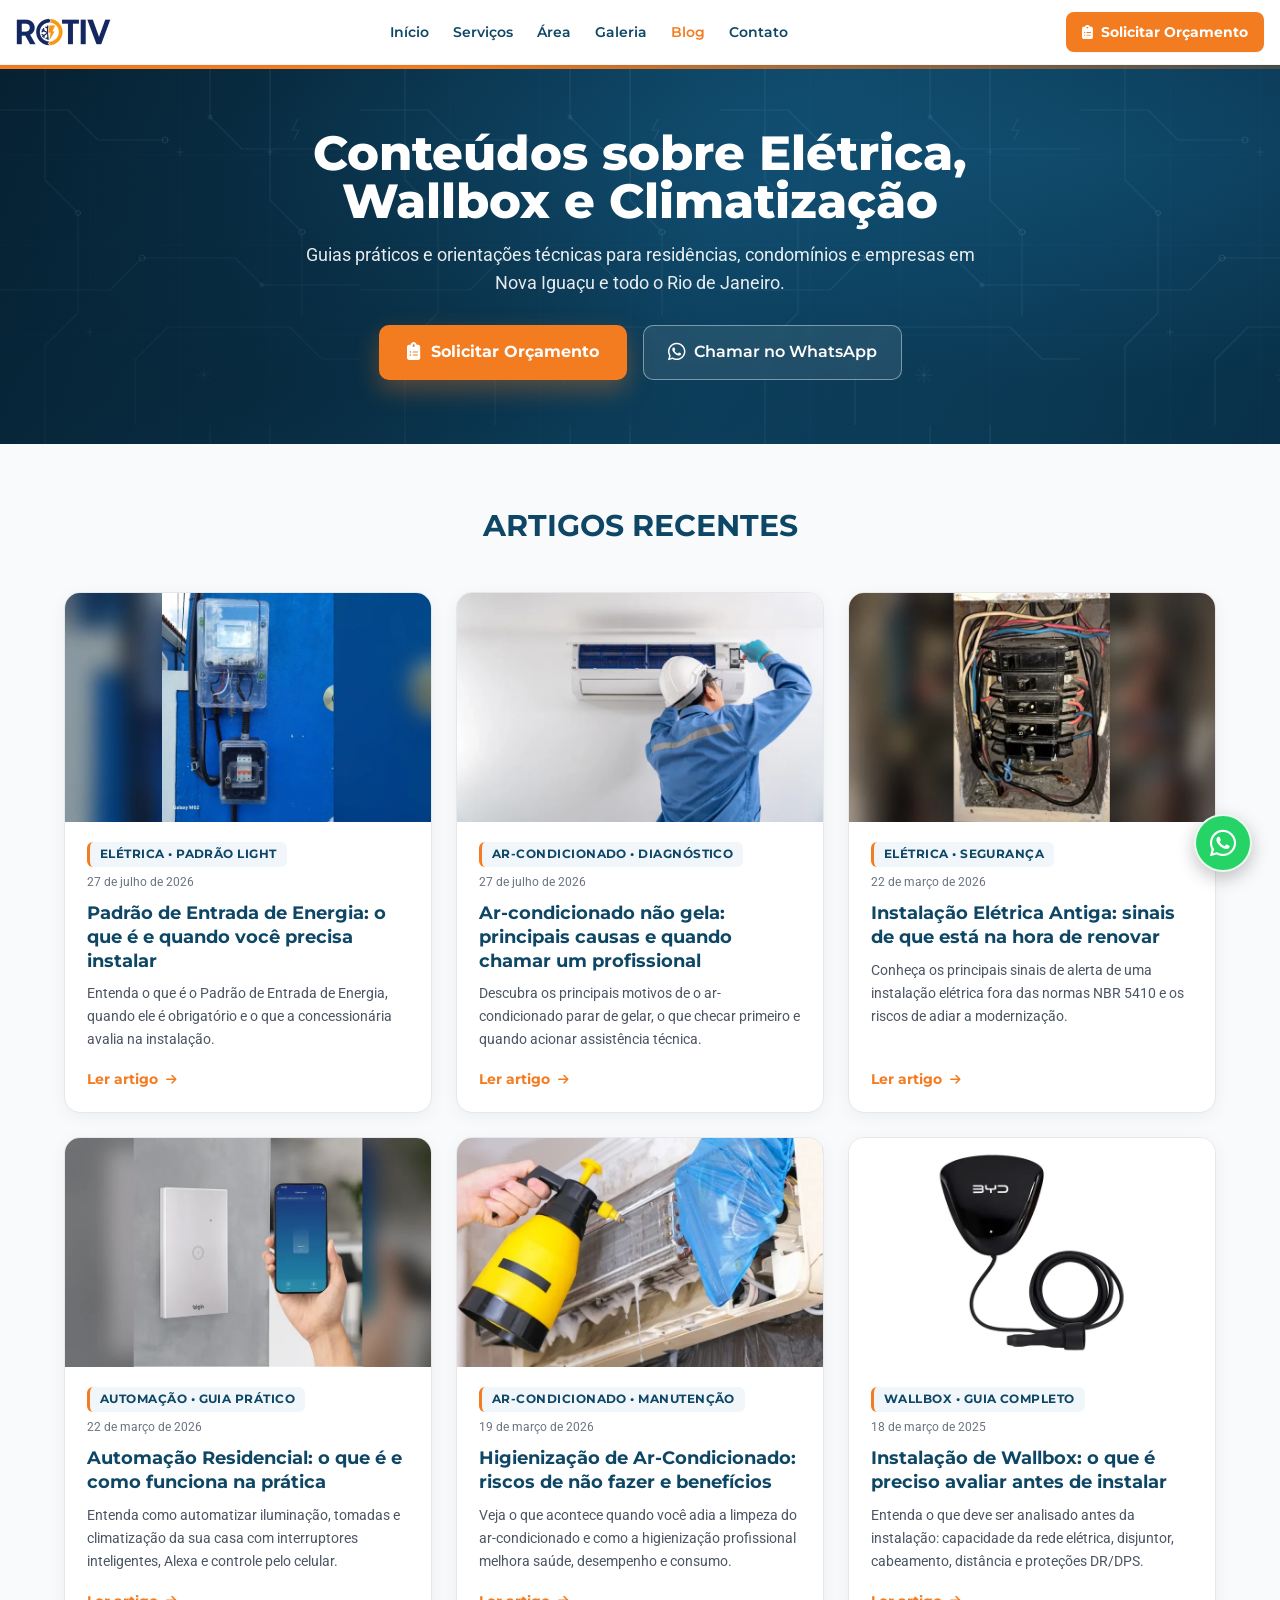
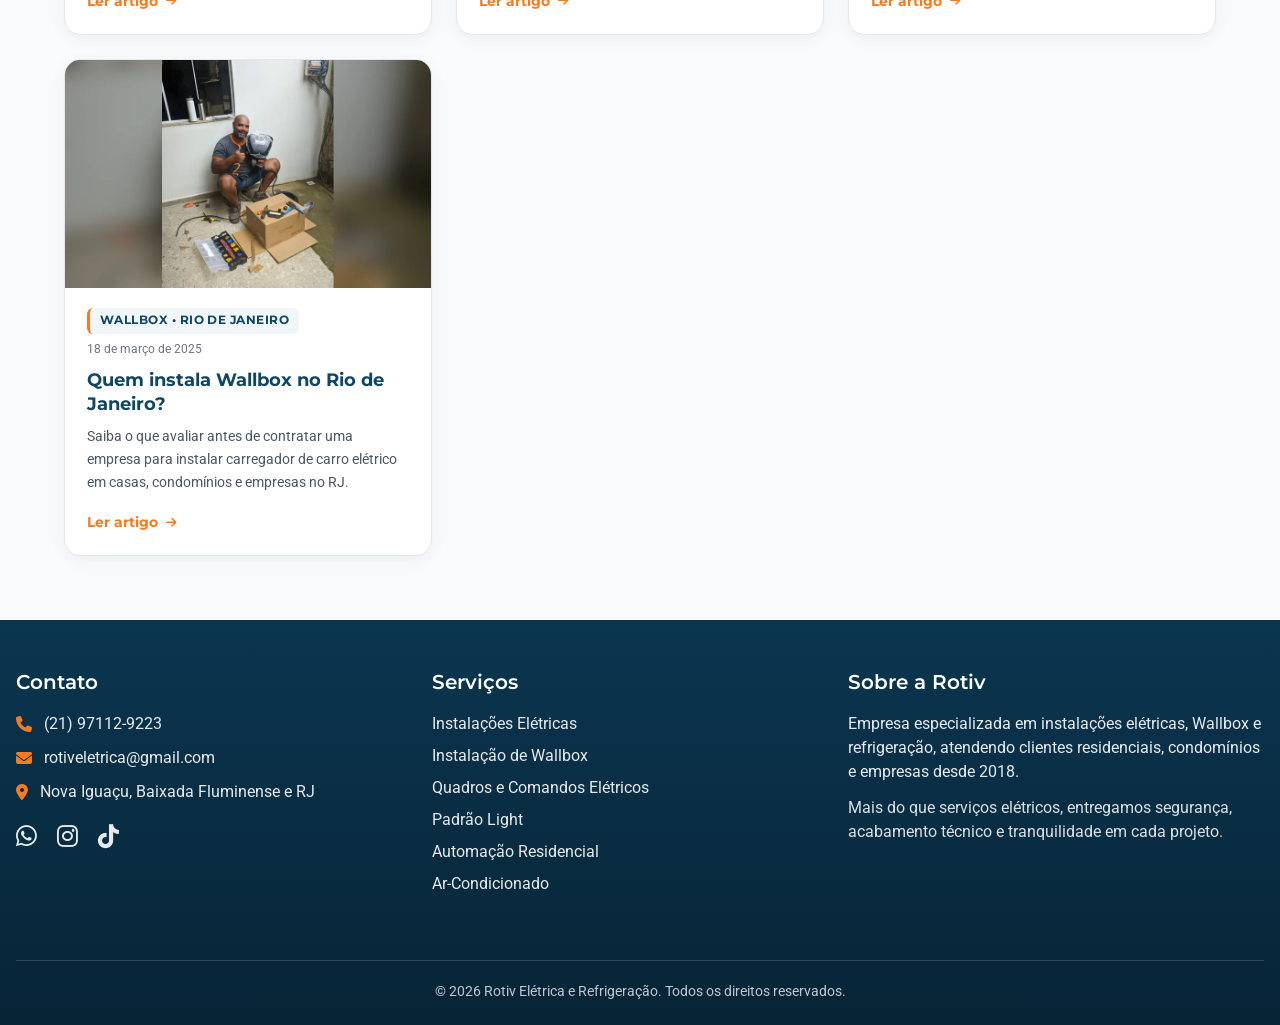
==== commit 554626fa: "perf(mobile): inline critical hero CSS, lazy-load libs/gtag, resize thumbs, fix a11y & SEO title" ====
--- a/blog/index.html
+++ b/blog/index.html
@@ -64,10 +64,10 @@
       });
 </script>
 
-    <link rel="stylesheet" href="../css/tailwind.min.css?v=20261125j">
+    <link rel="stylesheet" href="../css/tailwind.min.css?v=20261125n">
     <link rel="preload" as="style" href="https://cdnjs.cloudflare.com/ajax/libs/font-awesome/6.4.0/css/all.min.css" onload="this.onload=null;this.rel='stylesheet'">
     <noscript><link rel="stylesheet" href="https://cdnjs.cloudflare.com/ajax/libs/font-awesome/6.4.0/css/all.min.css"></noscript>
-    <link rel="stylesheet" href="../style.css?v=20261125j">
+    <link rel="stylesheet" href="../css/style.min.css?v=20261125n">
 
     <script type="application/ld+json">
     {
@@ -94,7 +94,7 @@
     <header class="bg-white shadow-sm border-b border-gray-100 sticky w-full z-50 top-0">
         <div class="container mx-auto px-4 py-3 flex justify-between items-center gap-4">
             <a href="../index.html" class="flex items-center flex-shrink-0" aria-label="Rotiv Elétrica e Refrigeração - Voltar ao início">
-                <img src="../imagens/logo-rotiv.webp" alt="Rotiv Elétrica e Refrigeração" class="h-6 sm:h-7 w-auto" width="380" height="112" decoding="async">
+                <img src="../imagens/logo-rotiv.webp" alt="Rotiv Elétrica e Refrigeração" class="h-6 sm:h-7 w-auto" width="190" height="56" decoding="async">
             </a>
 
             <nav class="hidden md:flex items-center space-x-4 lg:space-x-6" aria-label="Menu principal">
--- a/css/style.min.css
+++ b/css/style.min.css
@@ -0,0 +1 @@
+:root{--rotiv-blue:#0E4666;--rotiv-blue-dark:#092E44;--rotiv-orange:#F47C20;--rotiv-orange-hover:#DC6A14;--rotiv-white:#FFFFFF}*,*::before,*::after{box-sizing:border-box}::selection{background:#F47C20;color:#ffffff}html{scroll-behavior:smooth;-webkit-text-size-adjust:100%}body{font-family:'Roboto',system-ui,-apple-system,BlinkMacSystemFont,'Segoe UI',sans-serif;overflow-x:hidden;width:100%;color:#1F2937}h1,h2,h3,h4,.font-heading{font-family:'Montserrat',system-ui,-apple-system,BlinkMacSystemFont,'Segoe UI',sans-serif}:focus-visible{outline:2px solid #F47C20;outline-offset:3px;border-radius:4px}::-webkit-scrollbar{width:8px}::-webkit-scrollbar-track{background:#f1f1f1}::-webkit-scrollbar-thumb{background:#0E4666;border-radius:4px}::-webkit-scrollbar-thumb:hover{background:#F47C20}.rotiv-hero{position:relative;background:linear-gradient(125deg,#062132 0%,#0E4666 54%,#09354F 100%);color:#FFFFFF;overflow:hidden}.rotiv-hero-bg{position:absolute;inset:0;z-index:0;pointer-events:none;background-image:url("data:image/svg+xml,%3Csvg xmlns='http://www.w3.org/2000/svg' width='360' height='360' viewBox='0 0 360 360'%3E%3Cg fill='none' stroke='%23BAE6FD' stroke-linecap='round' stroke-linejoin='round'%3E%3Cpath d='M0 90H360M0 180H360M0 270H360M90 0V360M180 0V360M270 0V360' stroke-width='0.6' stroke-opacity='0.05'/%3E%3Cpath d='M0 45H68L98 75H165M210 0V52L242 84H360M0 225H110L142 193H235L262 220H360M135 360V295L168 262H290L322 294H360M45 0V115L78 148V248L45 281V360M270 0V135L302 167V250' stroke-width='1.1' stroke-opacity='0.11'/%3E%3Ccircle cx='165' cy='75' r='3' stroke-opacity='0.16'/%3E%3Ccircle cx='210' cy='52' r='2.5' fill='%23BAE6FD' fill-opacity='0.10' stroke='none'/%3E%3Ccircle cx='142' cy='193' r='3' stroke-opacity='0.16'/%3E%3Ccircle cx='262' cy='220' r='2.5' fill='%23BAE6FD' fill-opacity='0.10' stroke='none'/%3E%3Ccircle cx='78' cy='148' r='2.5' stroke-opacity='0.15'/%3E%3Ccircle cx='302' cy='167' r='3' stroke-opacity='0.15'/%3E%3Cpath d='M177 87h6M180 84v6M87 267h6M90 264v6M267 87h6M270 84v6' stroke-width='1' stroke-opacity='0.12'/%3E%3Cpath d='M298 54l-6 11h7l-5 10' stroke-width='1.2' stroke-opacity='0.11'/%3E%3Cpath d='M196 310h16M204 302v16M198 304l12 12M210 304l-12 12' stroke-width='1' stroke-opacity='0.09'/%3E%3C/g%3E%3C/svg%3E");background-size:360px 360px;background-repeat:repeat}.rotiv-hero-scrim{position:absolute;inset:0;z-index:1;background:radial-gradient(ellipse at 82% 24%,rgba(28,114,162,0.28) 0%,transparent 55%),radial-gradient(ellipse at 18% 85%,rgba(6,33,50,0.45) 0%,transparent 55%),linear-gradient(90deg,rgba(6,33,50,0.42) 0%,rgba(14,70,102,0.14) 55%,rgba(6,33,50,0.24) 100%);pointer-events:none}@media (min-width:1024px){.rotiv-hero{min-height:500px;display:flex;flex-direction:column;justify-content:center}.rotiv-hero-blog{min-height:350px}}.rotiv-hero-accent-line{position:absolute;top:0;left:0;right:0;z-index:10;height:4px;width:100%;background:linear-gradient(90deg,#F47C20 0%,#F47C20 35%,rgba(244,124,32,0.25) 100%)}.rotiv-hero-cta-primary{display:inline-flex;align-items:center;justify-content:center;gap:10px;background-color:#F47C20;color:#FFFFFF;font-family:'Montserrat',sans-serif;font-weight:700;padding:0.9rem 1.75rem;border-radius:10px;box-shadow:0 10px 24px rgba(244,124,32,0.34);transition:background-color 0.2s ease,transform 0.2s ease,box-shadow 0.2s ease;text-decoration:none}.rotiv-hero-cta-primary:hover{background-color:#DC6A14;transform:translateY(-2px);box-shadow:0 14px 28px rgba(244,124,32,0.42)}.rotiv-hero-cta-secondary{display:inline-flex;align-items:center;justify-content:center;gap:8px;background-color:rgba(255,255,255,0.09);color:#FFFFFF;border:1.5px solid rgba(255,255,255,0.42);backdrop-filter:blur(4px);font-family:'Montserrat',sans-serif;font-weight:600;padding:0.9rem 1.5rem;border-radius:10px;transition:background-color 0.2s ease,border-color 0.2s ease,transform 0.2s ease;text-decoration:none}.rotiv-hero-cta-secondary:hover{background-color:rgba(255,255,255,0.18);border-color:#FFFFFF;transform:translateY(-2px)}.gallery-container{scroll-margin-top:80px}.gallery-card{display:block;background:#FFFFFF;padding:4px;border-radius:10px;box-shadow:0 2px 10px rgba(14,70,102,0.08);overflow:hidden;transition:transform 0.25s ease,box-shadow 0.25s ease}.gallery-card:hover{transform:translateY(-3px);box-shadow:0 10px 22px rgba(14,70,102,0.14)}.gallery-card-frame{position:relative;width:100%;height:176px;border-radius:7px;overflow:hidden;background-color:#E5E7EB}@media (min-width:640px){.gallery-card-frame{height:208px}}.gallery-card img{display:block;width:100%;height:100%;object-fit:cover;transition:transform 0.45s ease}.gallery-card:hover img{transform:scale(1.05)}.gallery-tab{transition:all 0.25s ease;background:#FFFFFF;color:#0E4666}.gallery-tab:hover{background:#FFF7F0}.gallery-tab.active{background-color:#F47C20;border-color:#F47C20;color:#FFFFFF}.service-card{transition:transform 0.25s ease,box-shadow 0.25s ease,border-color 0.25s ease;height:100%}.service-card:hover{transform:translateY(-5px);border-color:#F47C20;box-shadow:0 14px 28px rgba(14,70,102,0.12)}.services-grid .service-card p{line-height:1.65}.service-card-cta{margin-top:auto;padding-top:1rem;display:inline-flex;align-items:center;justify-content:center;gap:6px;font-family:'Montserrat',sans-serif;font-size:0.85rem;font-weight:700;color:#0E4666;transition:color 0.2s ease}.service-card:hover .service-card-cta{color:#F47C20}.whatsapp-btn-bar{cursor:pointer;border:none;background:none;width:100%;display:block;text-decoration:none}#whatsapp-fab{position:fixed;bottom:28px;right:28px;z-index:1000;width:58px;height:58px;background-color:#25D366;color:#FFFFFF;border-radius:50%;display:flex;align-items:center;justify-content:center;box-shadow:0 6px 18px rgba(0,0,0,0.24);transition:transform 0.25s ease,box-shadow 0.25s ease,background-color 0.25s ease;text-decoration:none;border:2px solid rgba(255,255,255,0.9);cursor:pointer}#whatsapp-fab i{font-size:30px}#whatsapp-fab:hover{transform:scale(1.08);background-color:#1EBE5D;box-shadow:0 10px 24px rgba(0,0,0,0.3)}@media (max-width:640px){#whatsapp-fab{width:52px;height:52px;bottom:16px;right:16px}#whatsapp-fab i{font-size:26px}footer{padding-bottom:5.25rem !important}}.profile-image{border:4px solid #0E4666;transition:border-color 0.3s ease}.profile-image:hover{border-color:#F47C20}#quem-somos img{transition:transform 0.4s ease}#quem-somos div:hover>img{transform:scale(1.04)}.avaliacoes-section{background:linear-gradient(155deg,#072436 0%,#0E4666 55%,#082B40 100%);position:relative;overflow:hidden;scroll-margin-top:64px}.avaliacoes-section::before{content:'';position:absolute;top:-120px;right:-100px;width:360px;height:360px;border-radius:50%;background:radial-gradient(circle,rgba(244,124,32,0.12) 0%,rgba(244,124,32,0) 70%);pointer-events:none}.avaliacoes-section::after{content:'';position:absolute;bottom:-120px;left:-80px;width:320px;height:320px;border-radius:50%;background:radial-gradient(circle,rgba(30,136,199,0.14) 0%,rgba(30,136,199,0) 70%);pointer-events:none}.reviews-summary-pill{display:inline-flex;flex-wrap:wrap;align-items:center;justify-content:center;gap:10px;padding:10px 20px;border-radius:9999px;background:rgba(255,255,255,0.1);border:1px solid rgba(255,255,255,0.2);color:#FFFFFF;text-decoration:none;transition:background-color 0.2s ease,border-color 0.2s ease,transform 0.2s ease}.reviews-summary-pill:hover{background:rgba(255,255,255,0.16);border-color:#F47C20;transform:translateY(-2px)}.reviews-summary-score{font-family:'Montserrat',sans-serif;font-weight:800;font-size:1.15rem;color:#FFFFFF;line-height:1}.reviews-summary-stars{display:inline-flex;align-items:center;gap:3px;color:#FBBC04;font-size:0.9rem}.reviews-summary-divider{width:1px;height:18px;background:rgba(255,255,255,0.24)}.reviews-summary-count{font-family:'Roboto',sans-serif;font-size:0.875rem;color:rgba(255,255,255,0.92)}.reviews-carousel-wrap{position:relative}.swiper-container{overflow:hidden}.avaliacoes-swiper:not (.swiper-initialized) .swiper-wrapper{gap:16px}.avaliacoes-swiper:not (.swiper-initialized) .swiper-slide{width:100%;flex-shrink:0}@media (min-width:640px){.avaliacoes-swiper:not (.swiper-initialized) .swiper-wrapper{gap:18px}.avaliacoes-swiper:not (.swiper-initialized) .swiper-slide{width:calc(50% - 9px)}}@media (min-width:1024px){.avaliacoes-swiper:not (.swiper-initialized) .swiper-wrapper{gap:20px}.avaliacoes-swiper:not (.swiper-initialized) .swiper-slide{width:calc(25% - 15px)}}.avaliacoes-swiper .swiper-wrapper{display:flex !important;align-items:stretch !important}.avaliacoes-swiper .swiper-slide{height:auto !important;display:flex !important;flex-direction:column}.avaliacoes-swiper .review-card{width:100%;flex:1 1 auto}.avaliacoes-swiper{overflow:hidden !important;padding:10px 4px 16px !important;margin:-10px -4px 0}.review-card{background:#FFFFFF;border-radius:16px;padding:20px;height:100%;display:flex;flex-direction:column;border:1px solid rgba(255,255,255,0.95);box-shadow:0 10px 26px rgba(4,21,33,0.22);transition:transform 0.25s ease,box-shadow 0.25s ease,border-color 0.25s ease}.review-card:hover{transform:translateY(-4px);box-shadow:0 14px 32px rgba(4,21,33,0.32);border-color:rgba(244,124,32,0.55)}.review-card-header{display:flex;align-items:center;gap:12px;margin-bottom:12px}.review-avatar-img{width:42px;height:42px;min-width:42px;border-radius:50%;object-fit:cover;display:block;background-color:#E5E7EB;box-shadow:0 1px 4px rgba(14,70,102,0.16)}.review-avatar{width:42px;height:42px;min-width:42px;border-radius:50%;display:flex;align-items:center;justify-content:center;font-weight:700;font-size:1rem;color:#FFFFFF;font-family:'Montserrat',sans-serif}.review-author-info{flex:1;min-width:0}.review-author-name{font-family:'Montserrat',sans-serif;font-weight:700;font-size:0.9rem;color:#0E4666;line-height:1.25;white-space:nowrap;overflow:hidden;text-overflow:ellipsis;display:block}.review-time{display:block;font-family:'Roboto',sans-serif;font-size:0.76rem;color:#6B7280;margin-top:2px;line-height:1.2}.review-google-logo{width:20px;height:20px;flex-shrink:0}.review-stars{display:flex;align-items:center;gap:3px;margin-bottom:12px}.review-stars i{color:#FBBC04;font-size:0.92rem}.review-text{color:#374151;font-family:'Roboto',sans-serif;font-size:0.875rem;line-height:1.62;font-style:normal;margin:0}.reviews-controls{display:flex;align-items:center;justify-content:center;gap:16px;margin-top:22px}.reviews-nav-btn{width:36px;height:36px;border-radius:50%;background:rgba(255,255,255,0.1);border:1px solid rgba(255,255,255,0.22);color:#FFFFFF;display:inline-flex;align-items:center;justify-content:center;font-size:0.8rem;cursor:pointer;transition:background-color 0.2s ease,border-color 0.2s ease,transform 0.2s ease}.reviews-nav-btn:hover{background:#F47C20;border-color:#F47C20;transform:translateY(-1px)}#avaliacoes .swiper-pagination.avaliacoes-dots{position:relative !important;bottom:auto !important;width:auto !important;margin:0;display:inline-flex;align-items:center;justify-content:center}.avaliacoes-dots .swiper-pagination-bullet{background:transparent;opacity:1;width:24px;height:24px;position:relative;transition:all 0.3s ease;display:inline-flex;align-items:center;justify-content:center;border-radius:9999px;margin:0 1px !important;cursor:pointer}.avaliacoes-dots .swiper-pagination-bullet::after{content:'';width:8px;height:8px;border-radius:9999px;background:rgba(255,255,255,0.35);transition:all 0.3s ease}.avaliacoes-dots .swiper-pagination-bullet-active{background:transparent;width:28px;border-radius:9999px}.avaliacoes-dots .swiper-pagination-bullet-active::after{background:#F47C20;width:22px;border-radius:4px}.gslide-image{display:flex !important;align-items:center !important;justify-content:center !important;width:100% !important}.gslide-image img{width:100% !important;height:auto !important;max-height:85vh !important;object-fit:contain !important;border-radius:8px}.glightbox-container .gslide{display:flex !important;align-items:center !important;justify-content:center !important}.rotiv-area-section{position:relative;background:linear-gradient(155deg,#072436 0%,#0E4666 55%,#082B40 100%);color:#FFFFFF;overflow:hidden;scroll-margin-top:64px}.rotiv-area-section .rotiv-hero-cta-primary,.rotiv-area-section .rotiv-hero-cta-secondary{padding:0.8rem 1.2rem;white-space:nowrap}.rotiv-area-grid{display:grid;grid-template-columns:1fr;gap:2.5rem;align-items:center}@media (min-width:1024px){.rotiv-area-grid{grid-template-columns:0.92fr 1.08fr;gap:3rem}}.rotiv-area-pills{display:flex;flex-wrap:wrap;gap:10px}.rotiv-area-pill{display:inline-flex;align-items:center;gap:8px;padding:9px 15px;border-radius:9999px;background:rgba(255,255,255,0.08);border:1px solid rgba(255,255,255,0.18);color:#FFFFFF;font-family:'Roboto',sans-serif;font-size:0.88rem;font-weight:500;cursor:pointer;transition:background-color 0.2s ease,border-color 0.2s ease,transform 0.2s ease}.rotiv-area-pill i{color:#F47C20;font-size:0.9rem}.rotiv-area-pill:hover,.rotiv-area-pill.is-active{background:rgba(255,255,255,0.16);border-color:#F47C20;transform:translateY(-2px)}.rotiv-area-pill-hq{background:rgba(244,124,32,0.18);border-color:rgba(244,124,32,0.65);font-weight:700}.rotiv-map-card{background:linear-gradient(180deg,#08293D 0%,#051B29 100%);border:1px solid rgba(255,255,255,0.16);border-radius:22px;padding:16px;box-shadow:0 24px 60px rgba(0,0,0,0.38),0 0 40px rgba(30,136,199,0.12)}.rotiv-rj-map{width:100%;height:auto;display:block;border-radius:14px}.rotiv-rj-map .map-poly{transition:filter 0.22s ease,opacity 0.22s ease}.rotiv-rj-map .map-poly.is-highlighted{filter:brightness(1.28)}.rotiv-rj-map .map-pin-group{transition:transform 0.22s ease,opacity 0.22s ease}.rotiv-rj-map.has-focus .map-pin-group:not (.is-highlighted){opacity:0.45}.rotiv-rj-map .mp-title{font-family:'Montserrat',sans-serif;font-weight:600;font-size:19px;fill:#FFFFFF;paint-order:stroke;stroke:#051824;stroke-width:5px;stroke-linejoin:round}.rotiv-rj-map .mp-title.mp-hq{font-weight:700;font-size:20px}.rotiv-rj-map .mp-sub{font-family:'Roboto',sans-serif;font-weight:500;font-size:12.5px;fill:#BAE6FD;paint-order:stroke;stroke:#051824;stroke-width:4px;stroke-linejoin:round}@keyframes mapPulse{0%{opacity:0.75;stroke-width:2.2}50%{opacity:0.25;stroke-width:1}100%{opacity:0.75;stroke-width:2.2}}.rotiv-rj-map .map-hq-pulse{animation:mapPulse 2.6s ease-in-out infinite}.rotiv-map-legend{display:flex;flex-wrap:wrap;gap:10px 20px;padding:14px 6px 4px;color:rgba(255,255,255,0.85);font-size:0.8rem}.rotiv-legend-item{display:inline-flex;align-items:center;gap:8px}.rotiv-swatch{width:13px;height:13px;border-radius:4px;display:inline-block;flex-shrink:0}.swatch-hq{background:#F47C20;box-shadow:0 0 8px rgba(244,124,32,0.5)}.swatch-rio{background:#1E88C7}.swatch-metro{background:#14567D;border:1px solid #368EC2}@media (max-width:640px){.rotiv-map-card{padding:12px;border-radius:18px}.rotiv-area-pill{font-size:0.82rem;padding:7px 13px}.rotiv-rj-map .mp-title{font-size:24px;stroke-width:6px}.rotiv-rj-map .mp-title.mp-hq{font-size:25px}.rotiv-rj-map .mp-sub{font-size:16px;stroke-width:5px}}.faq-list{display:flex;flex-direction:column;gap:0;border:1px solid #E5E7EB;border-radius:16px;overflow:hidden}.faq-item{border-bottom:1px solid #E5E7EB}.faq-item:last-child{border-bottom:none}.faq-question{width:100%;display:flex;justify-content:space-between;align-items:center;gap:16px;padding:1.25rem 1.5rem;background:#ffffff;border:none;cursor:pointer;text-align:left;font-family:'Montserrat',sans-serif;font-size:0.95rem;font-weight:600;color:#0E4666;transition:background 0.2s ease,color 0.2s ease}.faq-question:hover{background:#F9FAFB}.faq-question[aria-expanded="true"]{background:#F0F6FA;color:#0E4666}.faq-icon{flex-shrink:0;font-size:13px;color:#6B7280;transition:transform 0.3s ease,color 0.3s ease}.faq-question[aria-expanded="true"] .faq-icon{transform:rotate(180deg);color:#F47C20}.faq-answer{padding:0 1.5rem 1.25rem;background:#F0F6FA}.faq-answer p{color:#374151;font-size:0.9375rem;line-height:1.75}.blog-card{display:flex;flex-direction:column;background:#FFFFFF;border:1px solid #E5E7EB;border-radius:16px;overflow:hidden;box-shadow:0 4px 16px rgba(14,70,102,0.06);transition:transform 0.25s ease,box-shadow 0.25s ease,border-color 0.25s ease;height:100%}.blog-card:hover{transform:translateY(-4px);box-shadow:0 14px 30px rgba(14,70,102,0.12);border-color:rgba(244,124,32,0.55)}.blog-card-cover-link{display:block;position:relative;aspect-ratio:16 / 10;overflow:hidden;background:#0E4666}.blog-card-cover{width:100%;height:100%;object-fit:cover;transition:transform 0.4s ease}.blog-card:hover .blog-card-cover{transform:scale(1.04)}.blog-card-body{padding:20px 22px 22px;display:flex;flex-direction:column;flex:1 1 auto}.blog-card-meta{display:flex;flex-direction:column;align-items:flex-start;gap:6px;margin-bottom:10px}.blog-cat-pill{display:inline-block;font-family:'Montserrat',sans-serif;font-size:0.72rem;font-weight:700;text-transform:uppercase;letter-spacing:0.04em;color:#0E4666;background:#F0F6FA;border-left:3px solid #F47C20;padding:4px 10px;border-radius:6px}.blog-card-date{font-family:'Roboto',sans-serif;font-size:0.76rem;color:#6B7280}.blog-card-title{font-family:'Montserrat',sans-serif;font-size:1.1rem;font-weight:700;color:#0E4666;line-height:1.35;margin-bottom:10px;transition:color 0.2s ease}.blog-card:hover .blog-card-title{color:#F47C20}.blog-card-excerpt{font-family:'Roboto',sans-serif;font-size:0.9rem;line-height:1.6;color:#4B5563;margin-bottom:18px;flex:1 1 auto}.blog-card-link{display:inline-flex;align-items:center;gap:8px;font-family:'Montserrat',sans-serif;font-weight:700;font-size:0.86rem;color:#F47C20;margin-top:auto;transition:gap 0.2s ease,color 0.2s ease}.blog-card:hover .blog-card-link{gap:11px;color:#DC6A14}.article-sheet{background:#FFFFFF;border:1px solid #E5E7EB;border-radius:20px;box-shadow:0 8px 30px rgba(14,70,102,0.06);overflow:hidden;position:relative}.article-sheet::before{content:'';display:block;height:4px;width:100%;background:linear-gradient(90deg,#F47C20 0%,#F47C20 35%,rgba(244,124,32,0.25) 100%)}.article-sheet-inner{padding:28px 20px 36px}@media (min-width:640px){.article-sheet-inner{padding:40px 44px 48px}}.article-header{padding-bottom:24px;margin-bottom:26px;border-bottom:1px solid #E5E7EB}.article-header h1{font-family:'Montserrat',sans-serif;font-weight:800;font-size:1.75rem;line-height:1.24;color:#0E4666;margin-top:14px;margin-bottom:14px}@media (min-width:640px){.article-header h1{font-size:2.2rem}}.article-meta-line{display:flex;flex-wrap:wrap;align-items:center;gap:8px 14px;font-size:0.86rem;color:#6B7280}.article-meta-line i{color:#F47C20}.article-toc{background:#F4F8FB;border:1px solid #D9E7F1;border-left:4px solid #0E4666;border-radius:12px;padding:18px 20px;margin:0 0 28px}.article-toc-title{font-family:'Montserrat',sans-serif;font-size:0.8rem;font-weight:700;text-transform:uppercase;letter-spacing:0.08em;color:#0E4666;margin-bottom:10px;display:flex;align-items:center;gap:8px}.article-toc-title i{color:#F47C20}.article-toc-list{list-style:none !important;padding-left:0 !important;margin:0 !important;display:grid;grid-template-columns:1fr;gap:6px 20px}@media (min-width:640px){.article-toc-list{grid-template-columns:repeat(2,minmax(0,1fr))}}.article-toc-list li{font-size:0.9rem !important;line-height:1.45 !important}.article-toc-list a{color:#0E4666;font-weight:500;text-decoration:none;display:inline-flex;align-items:baseline;gap:7px;transition:color 0.18s ease}.article-toc-list a::before{content:'›';color:#F47C20;font-weight:800}.article-toc-list a:hover{color:#F47C20}.article-content h2{font-family:'Montserrat',sans-serif;font-size:1.4rem;font-weight:700;color:#0E4666;margin-top:2.25rem;margin-bottom:0.95rem;padding-left:14px;border-left:4px solid #F47C20;line-height:1.3;scroll-margin-top:84px}@media (min-width:640px){.article-content h2{font-size:1.55rem}}.article-content h3{font-family:'Montserrat',sans-serif;font-size:1.12rem;font-weight:700;color:#0E4666;margin-top:1.5rem;margin-bottom:0.55rem;line-height:1.35}.article-content p{color:#374151;line-height:1.85;font-size:1.02rem;margin-bottom:1.25rem}.article-content ul{list-style:disc;padding-left:1.4rem;margin:0.85rem 0 1.4rem}.article-content ul li{color:#374151;line-height:1.75;font-size:1rem;margin-bottom:0.45rem}.article-content ul li::marker{color:#F47C20}.article-content strong{color:#111827}.article-content table{width:100%;border-collapse:collapse;margin:1.5rem 0;font-size:0.95rem;border-radius:12px;overflow:hidden;border:1px solid #E5E7EB}.article-content th{background:#0E4666;color:#FFFFFF;font-family:'Montserrat',sans-serif;font-weight:700;text-align:left;padding:12px 14px}.article-content td{padding:11px 14px;border-top:1px solid #E5E7EB;color:#374151;vertical-align:top}.article-content tbody tr:nth-child(even){background:#F9FAFB}.alert-box{background:#F4F8FB;border:1px solid #D9E7F1;border-left:4px solid #F47C20;border-radius:12px;padding:18px 20px;margin:1.6rem 0}.alert-box p:last-child{margin-bottom:0}.alert-box strong{color:#0E4666}.blog-image{margin:28px 0;padding:10px;background:#F8FAFC;border:1px solid #E5E7EB;border-radius:14px;text-align:center}.blog-image img{width:100%;max-width:100%;height:auto;border-radius:10px;margin:0 auto;display:block}.blog-image span{display:block;margin-top:10px;padding:0 8px 2px;font-size:0.84rem;color:#6B7280;line-height:1.45}.article-related{margin-top:2.5rem;padding-top:2rem;border-top:1px solid #E5E7EB}.article-related-heading{font-family:'Montserrat',sans-serif;font-size:0.9rem;font-weight:800;text-transform:uppercase;letter-spacing:0.06em;color:#0E4666;margin-bottom:14px}.article-related-grid{display:grid;grid-template-columns:1fr;gap:14px}@media (min-width:640px){.article-related-grid{grid-template-columns:repeat(2,minmax(0,1fr))}}.article-related-card{display:flex;flex-direction:column;gap:6px;padding:16px 18px;border-radius:14px;background:#F8FAFC;border:1px solid #E5E7EB;text-decoration:none;transition:border-color 0.2s ease,transform 0.2s ease,box-shadow 0.2s ease}.article-related-card:hover{border-color:#F47C20;transform:translateY(-2px);box-shadow:0 8px 20px rgba(14,70,102,0.08)}.article-related-cat{font-family:'Montserrat',sans-serif;font-size:0.7rem;font-weight:700;text-transform:uppercase;letter-spacing:0.04em;color:#F47C20}.article-related-title{font-family:'Montserrat',sans-serif;font-size:0.96rem;font-weight:700;color:#0E4666;line-height:1.38}.article-related-more{font-family:'Montserrat',sans-serif;font-size:0.8rem;font-weight:700;color:#0E4666;margin-top:auto;padding-top:4px;display:inline-flex;align-items:center;gap:6px}.article-related-card:hover .article-related-more{color:#F47C20}.article-cta-box{position:relative;overflow:hidden;border-radius:20px;background:linear-gradient(135deg,#062132 0%,#0E4666 56%,#09354F 100%);padding:32px 24px;text-align:center;box-shadow:0 14px 36px rgba(6,33,50,0.22);margin-top:2.5rem}@media (min-width:640px){.article-cta-box{padding:40px 36px}}.article-cta-box::before{content:'';position:absolute;top:0;left:0;right:0;height:4px;background:linear-gradient(90deg,#F47C20 0%,#F47C20 40%,rgba(244,124,32,0.25) 100%)}.article-cta-box h2,.article-cta-box h3{font-family:'Montserrat',sans-serif !important;font-size:1.45rem !important;font-weight:800 !important;color:#FFFFFF !important;margin:0 0 12px !important;padding:0 !important;border:none !important;line-height:1.28 !important}@media (min-width:640px){.article-cta-box h2,.article-cta-box h3{font-size:1.75rem !important}}.article-cta-box p{color:rgba(255,255,255,0.9) !important;font-size:0.98rem !important;line-height:1.65 !important;max-width:36rem;margin:0 auto 24px !important}.article-cta-box strong{color:#FFFFFF !important}.rotiv-footer{background:linear-gradient(180deg,#0B3650 0%,#072436 100%);color:#FFFFFF}@media (max-width:640px){.footer-section{text-align:center;margin-bottom:1.5rem}.footer-section:last-child{margin-bottom:0}}@media (prefers-reduced-motion:reduce){*,*::before,*::after{animation-duration:0.01ms !important;animation-iteration-count:1 !important;transition-duration:0.01ms !important;scroll-behavior:auto !important}}button,a{touch-action:manipulation}
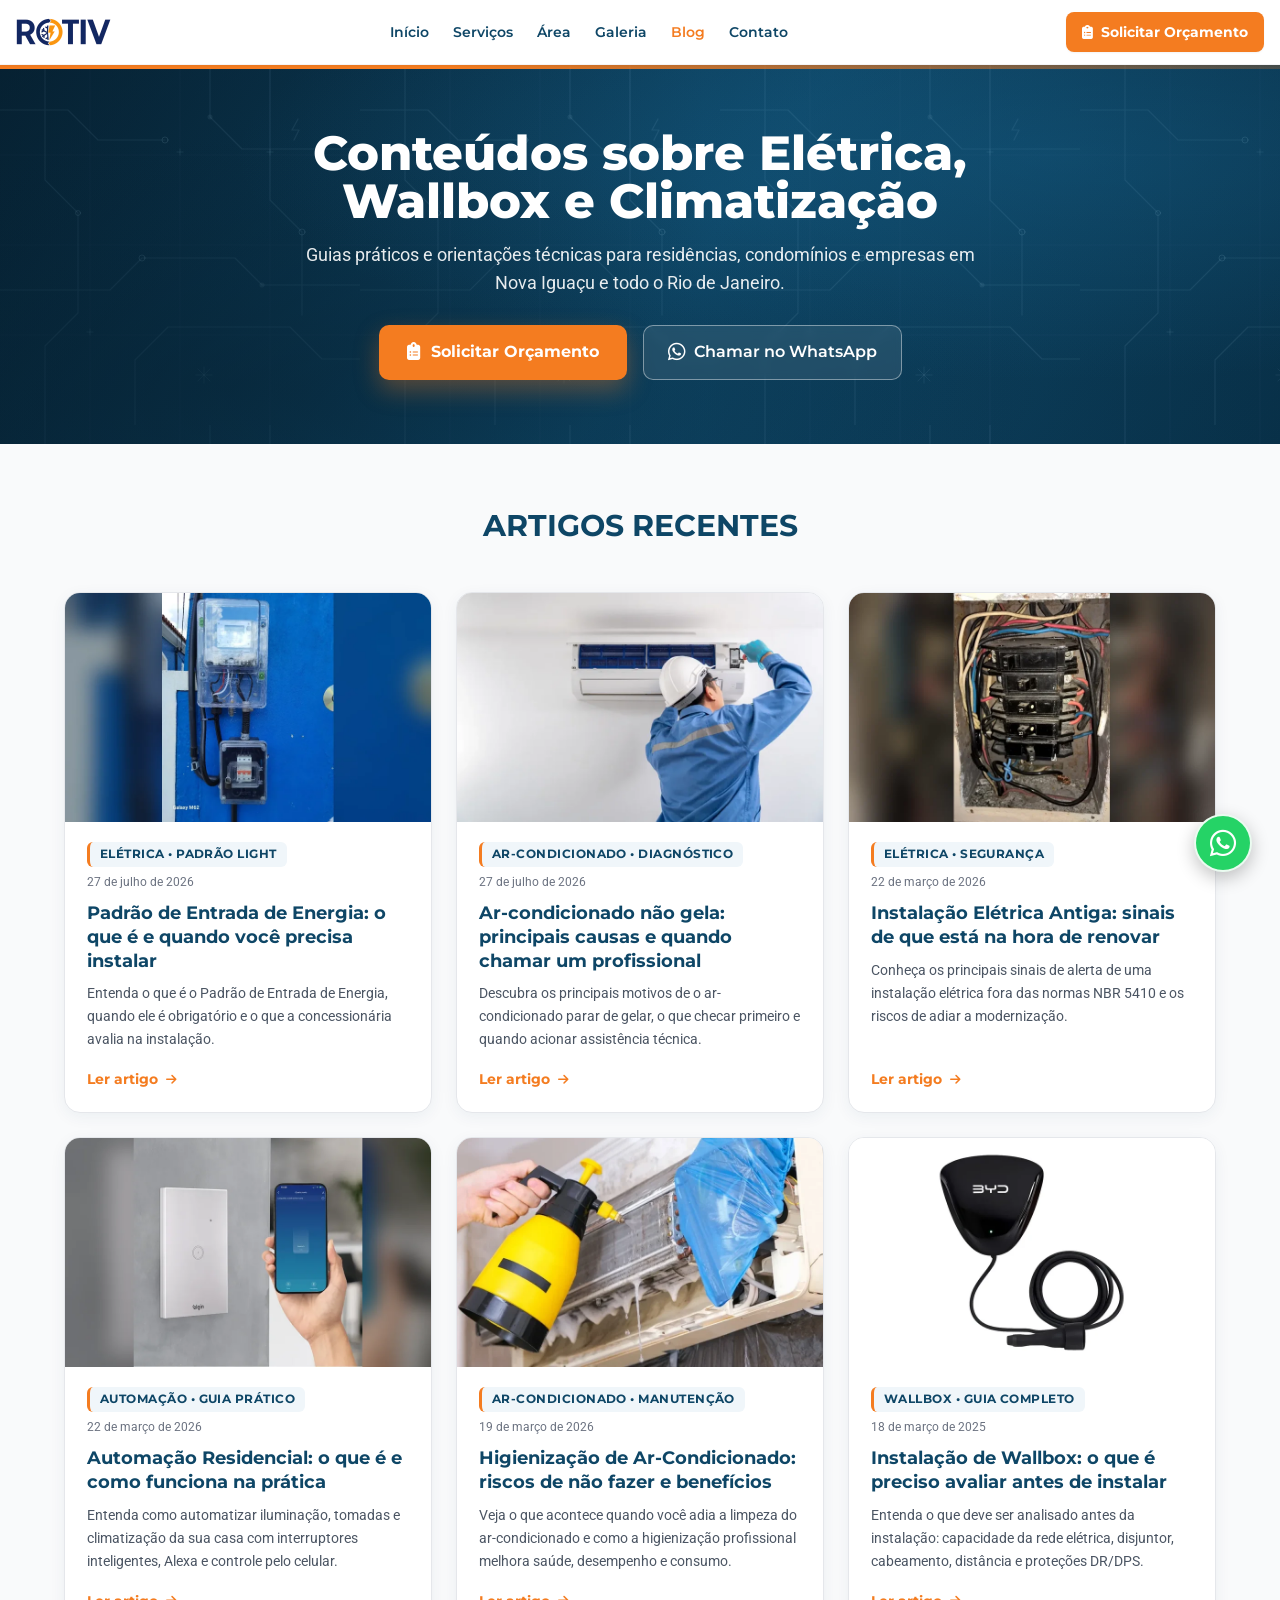
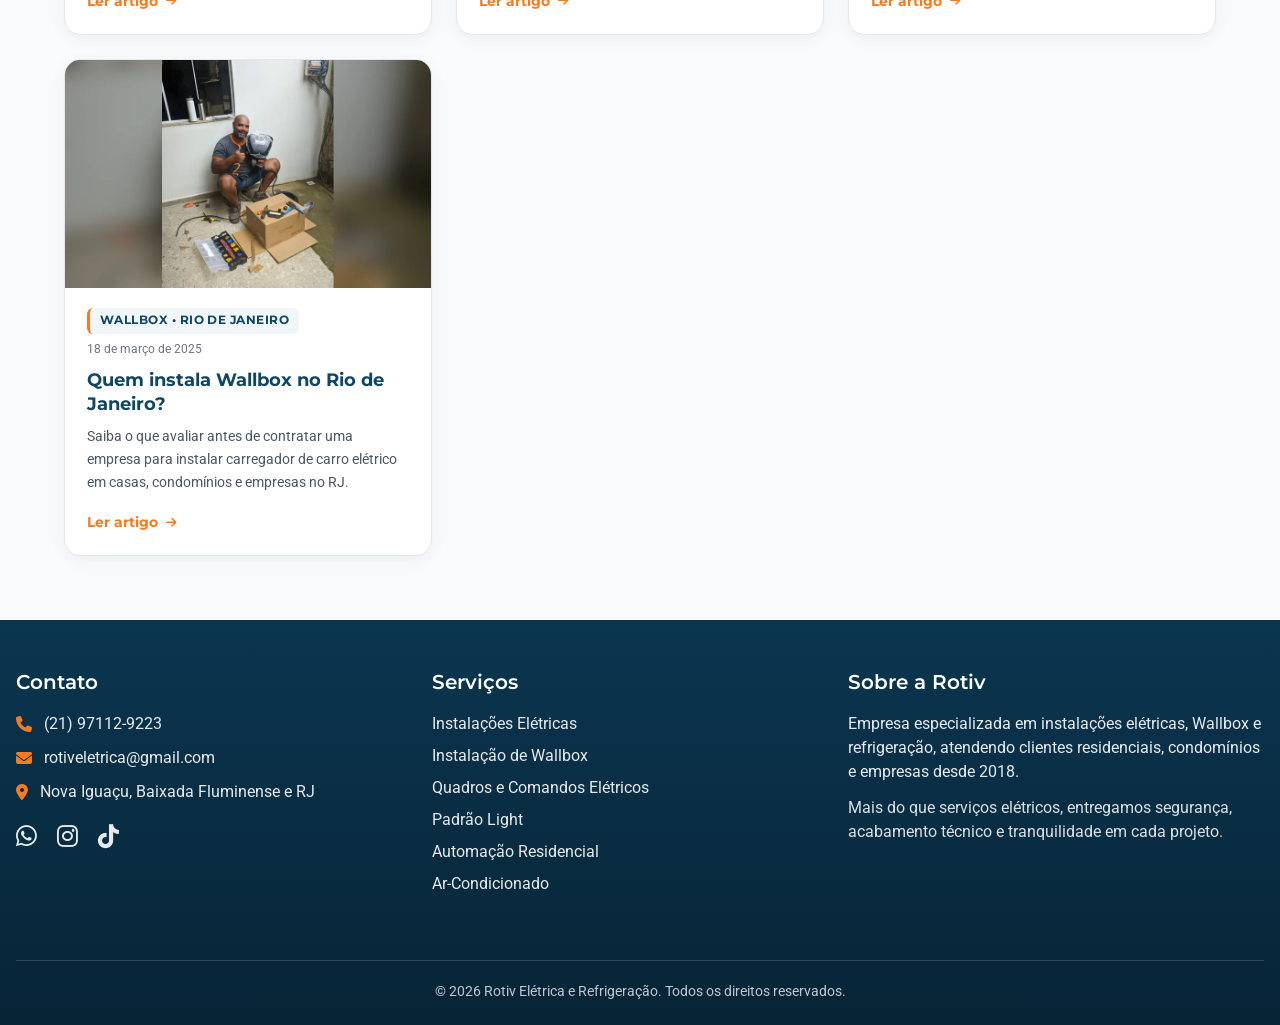
==== commit 1fc78084: "fix(imagens): restaurar nitidez original do logo, equipe e miniaturas 600px" ====
--- a/blog/index.html
+++ b/blog/index.html
@@ -94,7 +94,7 @@
     <header class="bg-white shadow-sm border-b border-gray-100 sticky w-full z-50 top-0">
         <div class="container mx-auto px-4 py-3 flex justify-between items-center gap-4">
             <a href="../index.html" class="flex items-center flex-shrink-0" aria-label="Rotiv Elétrica e Refrigeração - Voltar ao início">
-                <img src="../imagens/logo-rotiv.webp" alt="Rotiv Elétrica e Refrigeração" class="h-6 sm:h-7 w-auto" width="190" height="56" decoding="async">
+                <img src="../imagens/logo-rotiv.webp" alt="Rotiv Elétrica e Refrigeração" class="h-6 sm:h-7 w-auto" width="380" height="112" decoding="async">
             </a>
 
             <nav class="hidden md:flex items-center space-x-4 lg:space-x-6" aria-label="Menu principal">
